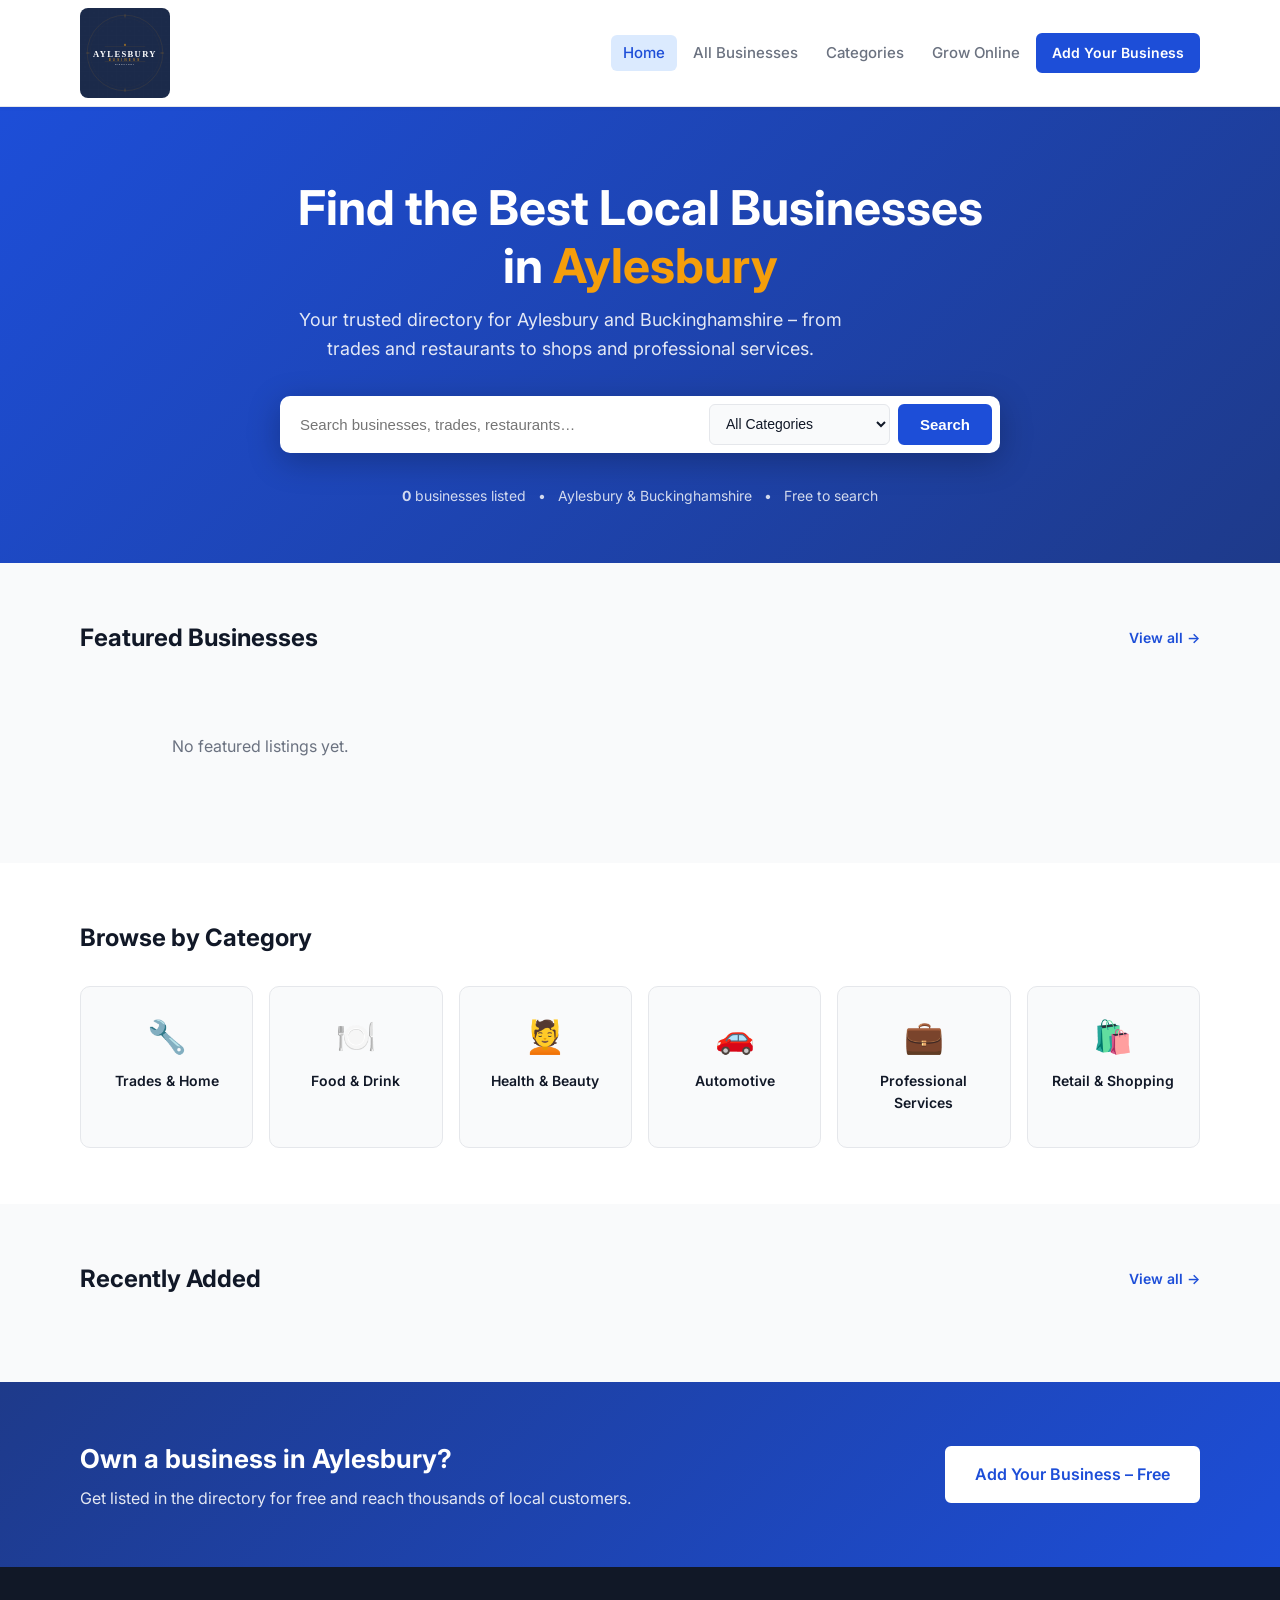
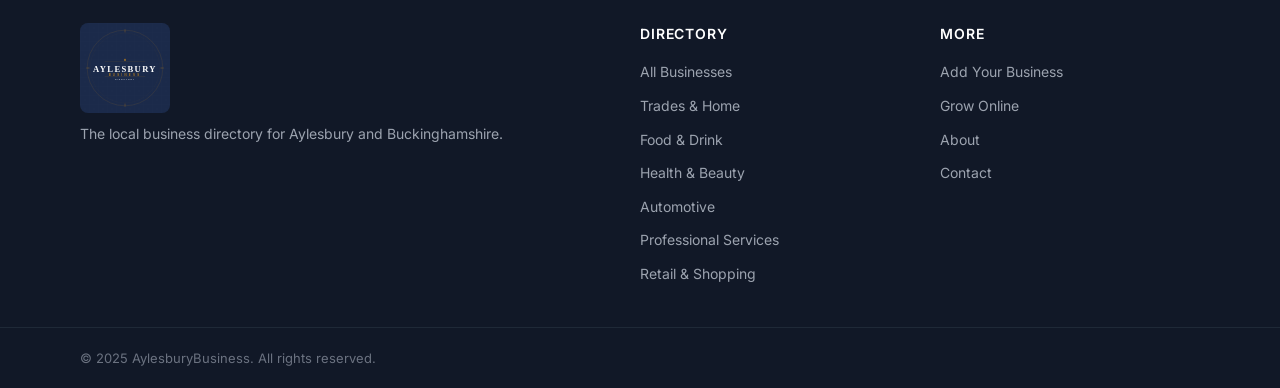
==== index.html @ 171d6800 "Add Grow Online page and update nav/footer/sitemap - grow.html: MJL Online Services sales page with " ====
<!DOCTYPE html>
<html lang="en">
<head>
  <meta charset="UTF-8" />
  <meta name="viewport" content="width=device-width, initial-scale=1.0" />
  <title>Aylesbury Business Directory – Find Local Businesses in Aylesbury</title>
  <meta name="description" content="Discover the best local businesses in Aylesbury, Buckinghamshire. Search trades, restaurants, shops, health & beauty, automotive and professional services." />
  <link rel="stylesheet" href="css/style.css" />
  <link rel="preconnect" href="https://fonts.googleapis.com" />
  <link href="https://fonts.googleapis.com/css2?family=Inter:wght@400;500;600;700&display=swap" rel="stylesheet" />
</head>
<body>

  <!-- Header -->
  <header class="site-header">
    <div class="container header-inner">
      <a href="index.html" class="logo">
        <img src="assets/images/logo.svg" alt="Aylesbury Business Directory" class="logo-img" />
      </a>
      <nav class="main-nav">
        <a href="index.html" class="nav-link active">Home</a>
        <a href="businesses.html" class="nav-link">All Businesses</a>
        <a href="#categories" class="nav-link">Categories</a>
        <a href="grow.html" class="nav-link">Grow Online</a>
        <a href="add-listing.html" class="btn btn-primary btn-sm">Add Your Business</a>
      </nav>
      <button class="nav-toggle" aria-label="Toggle menu" onclick="toggleNav()">&#9776;</button>
    </div>
  </header>

  <!-- Hero -->
  <section class="hero">
    <div class="container hero-inner">
      <div class="hero-text">
        <h1>Find the Best Local Businesses in <span class="highlight">Aylesbury</span></h1>
        <p class="hero-subtitle">Your trusted directory for Aylesbury and Buckinghamshire – from trades and restaurants to shops and professional services.</p>
      </div>
      <div class="search-bar-wrap">
        <form class="search-form" onsubmit="handleHeroSearch(event)">
          <input type="text" id="hero-search" class="search-input" placeholder="Search businesses, trades, restaurants…" autocomplete="off" />
          <select id="hero-category" class="search-select">
            <option value="">All Categories</option>
            <option value="trades">Trades &amp; Home</option>
            <option value="food-drink">Food &amp; Drink</option>
            <option value="health-beauty">Health &amp; Beauty</option>
            <option value="automotive">Automotive</option>
            <option value="professional-services">Professional Services</option>
            <option value="retail">Retail &amp; Shopping</option>
          </select>
          <button type="submit" class="btn btn-primary search-btn">Search</button>
        </form>
      </div>
      <div class="hero-stats">
        <span><strong id="total-count">–</strong> businesses listed</span>
        <span>•</span>
        <span>Aylesbury &amp; Buckinghamshire</span>
        <span>•</span>
        <span>Free to search</span>
      </div>
    </div>
  </section>

  <!-- Featured Businesses -->
  <section class="section featured-section">
    <div class="container">
      <div class="section-header">
        <h2>Featured Businesses</h2>
        <a href="businesses.html" class="section-link">View all →</a>
      </div>
      <div class="cards-grid" id="featured-grid">
        <div class="skeleton-card"></div>
        <div class="skeleton-card"></div>
      </div>
    </div>
  </section>

  <!-- Categories -->
  <section class="section categories-section" id="categories">
    <div class="container">
      <div class="section-header">
        <h2>Browse by Category</h2>
      </div>
      <div class="category-grid">
        <a href="businesses.html?category=trades" class="category-card">
          <span class="cat-icon">🔧</span>
          <span class="cat-name">Trades &amp; Home</span>
          <span class="cat-count" data-cat="trades">–</span>
        </a>
        <a href="businesses.html?category=food-drink" class="category-card">
          <span class="cat-icon">🍽️</span>
          <span class="cat-name">Food &amp; Drink</span>
          <span class="cat-count" data-cat="food-drink">–</span>
        </a>
        <a href="businesses.html?category=health-beauty" class="category-card">
          <span class="cat-icon">💆</span>
          <span class="cat-name">Health &amp; Beauty</span>
          <span class="cat-count" data-cat="health-beauty">–</span>
        </a>
        <a href="businesses.html?category=automotive" class="category-card">
          <span class="cat-icon">🚗</span>
          <span class="cat-name">Automotive</span>
          <span class="cat-count" data-cat="automotive">–</span>
        </a>
        <a href="businesses.html?category=professional-services" class="category-card">
          <span class="cat-icon">💼</span>
          <span class="cat-name">Professional Services</span>
          <span class="cat-count" data-cat="professional-services">–</span>
        </a>
        <a href="businesses.html?category=retail" class="category-card">
          <span class="cat-icon">🛍️</span>
          <span class="cat-name">Retail &amp; Shopping</span>
          <span class="cat-count" data-cat="retail">–</span>
        </a>
      </div>
    </div>
  </section>

  <!-- Recent Listings -->
  <section class="section recent-section">
    <div class="container">
      <div class="section-header">
        <h2>Recently Added</h2>
        <a href="businesses.html" class="section-link">View all →</a>
      </div>
      <div class="cards-grid cards-grid--3" id="recent-grid">
        <div class="skeleton-card"></div>
        <div class="skeleton-card"></div>
        <div class="skeleton-card"></div>
      </div>
    </div>
  </section>

  <!-- CTA Banner -->
  <section class="cta-banner">
    <div class="container cta-inner">
      <div>
        <h2>Own a business in Aylesbury?</h2>
        <p>Get listed in the directory for free and reach thousands of local customers.</p>
      </div>
      <a href="add-listing.html" class="btn btn-white btn-lg">Add Your Business – Free</a>
    </div>
  </section>

  <!-- Footer -->
  <footer class="site-footer">
    <div class="container footer-inner">
      <div class="footer-brand">
        <a href="index.html" class="logo">
          <img src="assets/images/logo.svg" alt="Aylesbury Business Directory" class="logo-img" />
        </a>
        <p>The local business directory for Aylesbury and Buckinghamshire.</p>
      </div>
      <div class="footer-links">
        <h4>Directory</h4>
        <ul>
          <li><a href="businesses.html">All Businesses</a></li>
          <li><a href="businesses.html?category=trades">Trades &amp; Home</a></li>
          <li><a href="businesses.html?category=food-drink">Food &amp; Drink</a></li>
          <li><a href="businesses.html?category=health-beauty">Health &amp; Beauty</a></li>
          <li><a href="businesses.html?category=automotive">Automotive</a></li>
          <li><a href="businesses.html?category=professional-services">Professional Services</a></li>
          <li><a href="businesses.html?category=retail">Retail &amp; Shopping</a></li>
        </ul>
      </div>
      <div class="footer-links">
        <h4>More</h4>
        <ul>
          <li><a href="add-listing.html">Add Your Business</a></li>
          <li><a href="grow.html">Grow Online</a></li>
          <li><a href="about.html">About</a></li>
          <li><a href="contact.html">Contact</a></li>
        </ul>
      </div>
    </div>
    <div class="footer-bottom">
      <div class="container">
        <p>&copy; 2025 AylesburyBusiness. All rights reserved.</p>
      </div>
    </div>
  </footer>

  <script src="js/data.js"></script>
  <script src="js/main.js"></script>
  <script>
    document.addEventListener('DOMContentLoaded', () => {
      loadListings().then(listings => {
        document.getElementById('total-count').textContent = listings.length;
        updateCategoryCounts(listings);
        renderFeatured(listings, 'featured-grid');
        renderRecent(listings, 'recent-grid', 3);
      });
    });

    function handleHeroSearch(e) {
      e.preventDefault();
      const query = document.getElementById('hero-search').value.trim();
      const category = document.getElementById('hero-category').value;
      const params = new URLSearchParams();
      if (query) params.set('q', query);
      if (category) params.set('category', category);
      window.location.href = 'businesses.html' + (params.toString() ? '?' + params.toString() : '');
    }
  </script>
</body>
</html>
---- css/style.css ----
/* ============================================================
   Aylesbury Business Directory – Stylesheet
   ============================================================ */

/* Reset & Base */
*, *::before, *::after { box-sizing: border-box; margin: 0; padding: 0; }

:root {
  --color-primary: #1d4ed8;
  --color-primary-dark: #1e40af;
  --color-primary-light: #dbeafe;
  --color-accent: #f59e0b;
  --color-accent-dark: #d97706;
  --color-text: #111827;
  --color-text-muted: #6b7280;
  --color-border: #e5e7eb;
  --color-bg: #f9fafb;
  --color-white: #ffffff;
  --color-featured: #fef3c7;
  --color-featured-border: #fbbf24;
  --radius: 10px;
  --radius-sm: 6px;
  --shadow: 0 1px 3px rgba(0,0,0,.08), 0 4px 16px rgba(0,0,0,.06);
  --shadow-hover: 0 4px 12px rgba(0,0,0,.12), 0 8px 24px rgba(0,0,0,.08);
  --font: 'Inter', -apple-system, BlinkMacSystemFont, 'Segoe UI', sans-serif;
  --transition: 0.2s ease;
}

html { scroll-behavior: smooth; }

body {
  font-family: var(--font);
  color: var(--color-text);
  background: var(--color-bg);
  line-height: 1.6;
  font-size: 16px;
}

a { color: var(--color-primary); text-decoration: none; }
a:hover { text-decoration: underline; }
img { max-width: 100%; display: block; }
address { font-style: normal; }

/* ============================================================
   Layout
   ============================================================ */
.container {
  max-width: 1160px;
  margin: 0 auto;
  padding: 0 20px;
}

.section {
  padding: 56px 0;
}

/* ============================================================
   Buttons
   ============================================================ */
.btn {
  display: inline-flex;
  align-items: center;
  justify-content: center;
  gap: 6px;
  padding: 10px 20px;
  border-radius: var(--radius-sm);
  font-size: 15px;
  font-weight: 600;
  cursor: pointer;
  border: 2px solid transparent;
  transition: background var(--transition), color var(--transition), border-color var(--transition), box-shadow var(--transition);
  text-decoration: none;
  white-space: nowrap;
}

.btn-primary {
  background: var(--color-primary);
  color: var(--color-white);
  border-color: var(--color-primary);
}
.btn-primary:hover {
  background: var(--color-primary-dark);
  border-color: var(--color-primary-dark);
  color: var(--color-white);
  text-decoration: none;
}

.btn-outline {
  background: transparent;
  color: var(--color-primary);
  border-color: var(--color-primary);
}
.btn-outline:hover {
  background: var(--color-primary-light);
  text-decoration: none;
}

.btn-white {
  background: var(--color-white);
  color: var(--color-primary);
  border-color: var(--color-white);
}
.btn-white:hover {
  background: var(--color-primary-light);
  text-decoration: none;
}

.btn-sm { padding: 7px 14px; font-size: 14px; }
.btn-lg { padding: 14px 28px; font-size: 16px; }
.btn-full { width: 100%; }

/* ============================================================
   Header
   ============================================================ */
.site-header {
  background: var(--color-white);
  border-bottom: 1px solid var(--color-border);
  position: sticky;
  top: 0;
  z-index: 100;
  box-shadow: 0 1px 4px rgba(0,0,0,.06);
}

.header-inner {
  display: flex;
  align-items: center;
  justify-content: space-between;
  height: 106px;
  gap: 24px;
}

.logo {
  display: flex;
  align-items: center;
  gap: 8px;
  text-decoration: none;
  color: var(--color-text);
  flex-shrink: 0;
}

.logo-img { height: 90px; width: 90px; border-radius: 8px; display: block; }

.main-nav {
  display: flex;
  align-items: center;
  gap: 4px;
}

.nav-link {
  padding: 6px 12px;
  border-radius: var(--radius-sm);
  font-size: 15px;
  font-weight: 500;
  color: var(--color-text-muted);
  transition: color var(--transition), background var(--transition);
  text-decoration: none;
}
.nav-link:hover, .nav-link.active {
  color: var(--color-primary);
  background: var(--color-primary-light);
  text-decoration: none;
}

.nav-toggle {
  display: none;
  background: none;
  border: none;
  font-size: 22px;
  cursor: pointer;
  color: var(--color-text);
  padding: 4px;
}

/* ============================================================
   Hero
   ============================================================ */
.hero {
  background: linear-gradient(135deg, var(--color-primary) 0%, #1e3a8a 100%);
  color: var(--color-white);
  padding: 72px 0 56px;
}

.hero-inner { display: flex; flex-direction: column; align-items: center; text-align: center; gap: 32px; }

.hero-text h1 {
  font-size: clamp(28px, 4vw, 48px);
  font-weight: 700;
  line-height: 1.2;
  max-width: 700px;
}
.hero-text .highlight { color: var(--color-accent); }
.hero-subtitle { margin-top: 12px; font-size: 18px; opacity: 0.88; max-width: 560px; }

.search-bar-wrap { width: 100%; max-width: 720px; }

.search-form {
  display: flex;
  gap: 8px;
  background: var(--color-white);
  border-radius: var(--radius);
  padding: 8px;
  box-shadow: 0 8px 32px rgba(0,0,0,.25);
  flex-wrap: wrap;
}

.search-input {
  flex: 1 1 200px;
  border: none;
  outline: none;
  font-size: 15px;
  padding: 8px 12px;
  color: var(--color-text);
  background: transparent;
}

.search-select {
  flex: 0 0 auto;
  border: 1px solid var(--color-border);
  border-radius: var(--radius-sm);
  padding: 8px 12px;
  font-size: 14px;
  color: var(--color-text);
  background: var(--color-bg);
  cursor: pointer;
  outline: none;
}

.search-btn { flex: 0 0 auto; }

.hero-stats {
  display: flex;
  gap: 12px;
  align-items: center;
  font-size: 14px;
  opacity: 0.8;
}
.hero-stats strong { font-weight: 700; }

/* ============================================================
   Section Headers
   ============================================================ */
.section-header {
  display: flex;
  align-items: center;
  justify-content: space-between;
  margin-bottom: 28px;
}

.section-header h2 {
  font-size: 24px;
  font-weight: 700;
}

.section-link {
  font-size: 14px;
  font-weight: 600;
  color: var(--color-primary);
}

/* ============================================================
   Cards Grid
   ============================================================ */
.cards-grid {
  display: grid;
  grid-template-columns: repeat(auto-fill, minmax(300px, 1fr));
  gap: 20px;
}

.cards-grid--3 {
  grid-template-columns: repeat(auto-fill, minmax(280px, 1fr));
}

/* ============================================================
   Business Card
   ============================================================ */
.biz-card {
  background: var(--color-white);
  border: 1px solid var(--color-border);
  border-radius: var(--radius);
  overflow: hidden;
  box-shadow: var(--shadow);
  transition: box-shadow var(--transition), transform var(--transition);
  display: flex;
  flex-direction: column;
}
.biz-card:hover {
  box-shadow: var(--shadow-hover);
  transform: translateY(-2px);
  text-decoration: none;
}
.biz-card.is-featured {
  border-color: var(--color-featured-border);
  background: var(--color-featured);
}

.biz-card-body {
  padding: 20px;
  flex: 1;
  display: flex;
  flex-direction: column;
  gap: 10px;
}

.biz-card-header {
  display: flex;
  align-items: flex-start;
  gap: 12px;
}

.biz-avatar {
  width: 52px;
  height: 52px;
  border-radius: var(--radius-sm);
  background: var(--color-primary-light);
  display: flex;
  align-items: center;
  justify-content: center;
  font-size: 22px;
  font-weight: 700;
  color: var(--color-primary);
  flex-shrink: 0;
  overflow: hidden;
}
.biz-avatar img { width: 100%; height: 100%; object-fit: cover; }

.biz-card-title-row { flex: 1; min-width: 0; }

.biz-name {
  font-size: 16px;
  font-weight: 700;
  color: var(--color-text);
  display: block;
  white-space: nowrap;
  overflow: hidden;
  text-overflow: ellipsis;
}

.biz-meta {
  display: flex;
  align-items: center;
  gap: 6px;
  margin-top: 2px;
  flex-wrap: wrap;
}

.cat-badge {
  font-size: 12px;
  font-weight: 500;
  color: var(--color-primary);
  background: var(--color-primary-light);
  padding: 2px 8px;
  border-radius: 99px;
}

.subcat-badge {
  font-size: 12px;
  color: var(--color-text-muted);
}

.biz-desc {
  font-size: 14px;
  color: var(--color-text-muted);
  line-height: 1.5;
  display: -webkit-box;
  -webkit-line-clamp: 3;
  -webkit-box-orient: vertical;
  overflow: hidden;
}

.biz-card-footer {
  padding: 12px 20px;
  border-top: 1px solid var(--color-border);
  display: flex;
  align-items: center;
  justify-content: space-between;
  gap: 8px;
  background: rgba(0,0,0,.015);
}

.biz-phone {
  font-size: 13px;
  color: var(--color-text-muted);
}

/* Badges */
.badge {
  display: inline-flex;
  align-items: center;
  gap: 3px;
  font-size: 11px;
  font-weight: 700;
  padding: 2px 8px;
  border-radius: 99px;
  text-transform: uppercase;
  letter-spacing: 0.04em;
}
.badge-featured { background: var(--color-accent); color: #78350f; }
.badge-standard { background: #e0e7ff; color: #3730a3; }

/* Tags */
.tags-row { display: flex; flex-wrap: wrap; gap: 6px; margin-top: 4px; }
.tag {
  font-size: 12px;
  background: var(--color-bg);
  color: var(--color-text-muted);
  border: 1px solid var(--color-border);
  padding: 2px 8px;
  border-radius: 99px;
}

/* ============================================================
   Category Grid
   ============================================================ */
.categories-section { background: var(--color-white); }

.category-grid {
  display: grid;
  grid-template-columns: repeat(auto-fill, minmax(160px, 1fr));
  gap: 16px;
}

.category-card {
  display: flex;
  flex-direction: column;
  align-items: center;
  gap: 8px;
  padding: 24px 16px;
  background: var(--color-bg);
  border: 1px solid var(--color-border);
  border-radius: var(--radius);
  text-align: center;
  color: var(--color-text);
  transition: background var(--transition), border-color var(--transition), box-shadow var(--transition);
  text-decoration: none;
}
.category-card:hover {
  background: var(--color-primary-light);
  border-color: var(--color-primary);
  box-shadow: var(--shadow);
  text-decoration: none;
  color: var(--color-primary);
}

.cat-icon { font-size: 32px; }
.cat-name { font-size: 14px; font-weight: 600; }
.cat-count { font-size: 13px; color: var(--color-text-muted); }

/* ============================================================
   CTA Banner
   ============================================================ */
.cta-banner {
  background: linear-gradient(135deg, #1e3a8a 0%, var(--color-primary) 100%);
  color: var(--color-white);
  padding: 56px 0;
}

.cta-inner {
  display: flex;
  align-items: center;
  justify-content: space-between;
  gap: 32px;
  flex-wrap: wrap;
}

.cta-inner h2 { font-size: 26px; font-weight: 700; }
.cta-inner p { margin-top: 6px; opacity: 0.88; font-size: 16px; }

/* ============================================================
   Footer
   ============================================================ */
.site-footer {
  background: #111827;
  color: #9ca3af;
  padding: 56px 0 0;
}

.footer-inner {
  display: grid;
  grid-template-columns: 2fr 1fr 1fr;
  gap: 40px;
  padding-bottom: 40px;
}

.footer-brand .logo { color: var(--color-white); margin-bottom: 10px; }
.footer-brand p { font-size: 14px; }

.footer-links h4 { color: var(--color-white); font-size: 14px; font-weight: 600; text-transform: uppercase; letter-spacing: 0.06em; margin-bottom: 14px; }
.footer-links ul { list-style: none; display: flex; flex-direction: column; gap: 8px; }
.footer-links a { color: #9ca3af; font-size: 14px; }
.footer-links a:hover { color: var(--color-white); }

.footer-bottom {
  border-top: 1px solid #1f2937;
  padding: 20px 0;
  font-size: 13px;
  color: #6b7280;
}

/* ============================================================
   Page Header
   ============================================================ */
.page-header {
  background: var(--color-white);
  border-bottom: 1px solid var(--color-border);
  padding: 32px 0;
}
.page-header h1 { font-size: 28px; font-weight: 700; }
.page-header p { color: var(--color-text-muted); margin-top: 4px; }

/* ============================================================
   Businesses Listing Page
   ============================================================ */
.listings-layout {
  display: grid;
  grid-template-columns: 260px 1fr;
  gap: 32px;
  align-items: start;
}

/* Sidebar */
.filters-sidebar {
  background: var(--color-white);
  border: 1px solid var(--color-border);
  border-radius: var(--radius);
  padding: 20px;
  position: sticky;
  top: 122px;
  display: flex;
  flex-direction: column;
  gap: 20px;
}

.filter-block h3 { font-size: 13px; font-weight: 700; text-transform: uppercase; letter-spacing: 0.06em; color: var(--color-text-muted); margin-bottom: 10px; }

.filter-input, .filter-select {
  width: 100%;
  padding: 8px 12px;
  border: 1px solid var(--color-border);
  border-radius: var(--radius-sm);
  font-size: 14px;
  outline: none;
  color: var(--color-text);
  background: var(--color-white);
  transition: border-color var(--transition);
}
.filter-input:focus, .filter-select:focus { border-color: var(--color-primary); }

.filter-list { list-style: none; display: flex; flex-direction: column; gap: 6px; }
.filter-label { display: flex; align-items: center; gap: 8px; font-size: 14px; cursor: pointer; padding: 4px 6px; border-radius: var(--radius-sm); transition: background var(--transition); }
.filter-label:hover { background: var(--color-bg); }
.filter-label input { accent-color: var(--color-primary); }

.reset-btn { margin-top: -4px; }

/* Toolbar */
.listings-toolbar {
  display: flex;
  align-items: center;
  justify-content: space-between;
  margin-bottom: 20px;
  flex-wrap: wrap;
  gap: 10px;
}

.results-count { font-size: 14px; color: var(--color-text-muted); font-weight: 500; }

/* Listing list (horizontal cards) */
.listings-list { display: flex; flex-direction: column; gap: 16px; }

.listing-card {
  background: var(--color-white);
  border: 1px solid var(--color-border);
  border-radius: var(--radius);
  padding: 20px;
  display: flex;
  gap: 16px;
  align-items: flex-start;
  box-shadow: var(--shadow);
  transition: box-shadow var(--transition), transform var(--transition);
  text-decoration: none;
  color: var(--color-text);
}
.listing-card:hover {
  box-shadow: var(--shadow-hover);
  transform: translateY(-1px);
  text-decoration: none;
}
.listing-card.is-featured {
  border-color: var(--color-featured-border);
  background: var(--color-featured);
  flex-direction: column;
  padding: 0;
  overflow: hidden;
}

.featured-banner {
  background: linear-gradient(90deg, #f59e0b, #d97706);
  color: #fff;
  font-size: 12px;
  font-weight: 700;
  letter-spacing: 0.05em;
  padding: 7px 20px;
  text-transform: uppercase;
  width: 100%;
}

.listing-card-body {
  display: flex;
  gap: 16px;
  align-items: flex-start;
  padding: 16px 20px;
  width: 100%;
}

.listing-website-link {
  font-size: 13px;
  font-weight: 600;
  color: var(--color-primary);
  background: var(--color-primary-light);
  padding: 4px 10px;
  border-radius: 99px;
  text-decoration: none;
  white-space: nowrap;
}
.listing-website-link:hover { background: #bfdbfe; text-decoration: none; }

.listing-avatar {
  width: 60px;
  height: 60px;
  border-radius: var(--radius-sm);
  background: var(--color-primary-light);
  display: flex;
  align-items: center;
  justify-content: center;
  font-size: 24px;
  font-weight: 700;
  color: var(--color-primary);
  flex-shrink: 0;
  overflow: hidden;
}
.listing-avatar img { width: 100%; height: 100%; object-fit: cover; }

.listing-content { flex: 1; min-width: 0; }

.listing-title-row {
  display: flex;
  align-items: center;
  gap: 8px;
  flex-wrap: wrap;
  margin-bottom: 4px;
}

.listing-name { font-size: 17px; font-weight: 700; }
.listing-desc { font-size: 14px; color: var(--color-text-muted); line-height: 1.5; margin-top: 4px; display: -webkit-box; -webkit-line-clamp: 2; -webkit-box-orient: vertical; overflow: hidden; }

.listing-footer { display: flex; align-items: center; gap: 12px; margin-top: 10px; flex-wrap: wrap; }
.listing-address { font-size: 13px; color: var(--color-text-muted); }
.listing-phone { font-size: 13px; color: var(--color-text-muted); }
.listing-cta { margin-left: auto; flex-shrink: 0; }

.no-results { text-align: center; padding: 48px; color: var(--color-text-muted); font-size: 16px; }
.hidden { display: none !important; }

/* ============================================================
   Business Profile Page
   ============================================================ */
.breadcrumb {
  background: var(--color-white);
  border-bottom: 1px solid var(--color-border);
  padding: 10px 0;
  font-size: 13px;
  color: var(--color-text-muted);
}
.breadcrumb a { color: var(--color-text-muted); }
.breadcrumb a:hover { color: var(--color-primary); }

.profile-section { padding: 40px 0 64px; }

.profile-layout {
  display: grid;
  grid-template-columns: 1fr 320px;
  gap: 32px;
  align-items: start;
}

.profile-header {
  background: var(--color-white);
  border: 1px solid var(--color-border);
  border-radius: var(--radius);
  padding: 28px;
  display: flex;
  gap: 20px;
  align-items: flex-start;
  box-shadow: var(--shadow);
  margin-bottom: 20px;
}

.profile-avatar {
  width: 80px;
  height: 80px;
  border-radius: var(--radius);
  overflow: hidden;
  flex-shrink: 0;
}

.avatar-placeholder {
  width: 100%;
  height: 100%;
  background: var(--color-primary-light);
  display: flex;
  align-items: center;
  justify-content: center;
  font-size: 32px;
  font-weight: 700;
  color: var(--color-primary);
}

.profile-header-text { flex: 1; min-width: 0; }
.profile-meta-row { display: flex; gap: 8px; align-items: center; flex-wrap: wrap; margin-bottom: 8px; }

.cat-tag, .subcat-tag {
  font-size: 13px;
  padding: 2px 10px;
  border-radius: 99px;
}
.cat-tag { background: var(--color-primary-light); color: var(--color-primary); font-weight: 600; }
.subcat-tag { background: var(--color-bg); color: var(--color-text-muted); border: 1px solid var(--color-border); }

.profile-name { font-size: 26px; font-weight: 700; }
.profile-address { color: var(--color-text-muted); font-size: 14px; margin-top: 4px; }

.profile-body {
  background: var(--color-white);
  border: 1px solid var(--color-border);
  border-radius: var(--radius);
  padding: 28px;
  box-shadow: var(--shadow);
}
.profile-body h2 { font-size: 18px; font-weight: 700; margin-bottom: 12px; }
.profile-body p { color: var(--color-text-muted); line-height: 1.7; font-size: 15px; }
.profile-body .tags-row { margin-top: 20px; }

/* Contact Card */
.contact-card {
  background: var(--color-white);
  border: 1px solid var(--color-border);
  border-radius: var(--radius);
  padding: 24px;
  box-shadow: var(--shadow);
  display: flex;
  flex-direction: column;
  gap: 14px;
  margin-bottom: 16px;
}

.contact-card h3 { font-size: 16px; font-weight: 700; }
.contact-row { display: flex; gap: 10px; align-items: flex-start; font-size: 14px; }
.contact-icon { flex-shrink: 0; font-size: 16px; }
.contact-link { color: var(--color-primary); word-break: break-all; }
.contact-address { color: var(--color-text-muted); }

.social-row { display: flex; gap: 8px; flex-wrap: wrap; margin-top: 4px; }
.social-link {
  font-size: 13px;
  font-weight: 600;
  padding: 5px 12px;
  border-radius: 99px;
  text-decoration: none;
}
.social-facebook { background: #1877f2; color: white; }
.social-facebook:hover { background: #166fe5; color: white; }
.social-instagram { background: linear-gradient(135deg, #e1306c, #f77737); color: white; }
.social-instagram:hover { opacity: 0.9; color: white; }

.listing-info-card {
  background: var(--color-white);
  border: 1px solid var(--color-border);
  border-radius: var(--radius);
  padding: 16px 20px;
  font-size: 14px;
  color: var(--color-text-muted);
  display: flex;
  flex-direction: column;
  gap: 6px;
}
.listing-info-card a { color: var(--color-primary); }

/* ============================================================
   Skeleton Loading
   ============================================================ */
@keyframes shimmer {
  0% { background-position: -400px 0; }
  100% { background-position: 400px 0; }
}

.skeleton-card {
  height: 220px;
  background: linear-gradient(90deg, #f0f0f0 25%, #e0e0e0 50%, #f0f0f0 75%);
  background-size: 800px 100%;
  animation: shimmer 1.4s infinite;
  border-radius: var(--radius);
}

/* ============================================================
   Error state
   ============================================================ */
.error-state {
  text-align: center;
  padding: 64px 20px;
}
.error-state h2 { font-size: 22px; margin-bottom: 10px; }

/* ============================================================
   Add Listing Page
   ============================================================ */
.form-section { padding: 48px 0 80px; }

.form-card {
  max-width: 700px;
  margin: 0 auto;
  background: var(--color-white);
  border: 1px solid var(--color-border);
  border-radius: var(--radius);
  padding: 36px;
  box-shadow: var(--shadow);
}

.form-card h2 { font-size: 20px; font-weight: 700; margin-bottom: 24px; }

.form-group { margin-bottom: 20px; }
.form-group label { display: block; font-size: 14px; font-weight: 600; margin-bottom: 6px; }
.form-group .hint { font-size: 13px; color: var(--color-text-muted); margin-top: 4px; }

.form-input, .form-textarea, .form-select {
  width: 100%;
  padding: 10px 14px;
  border: 1px solid var(--color-border);
  border-radius: var(--radius-sm);
  font-size: 15px;
  color: var(--color-text);
  font-family: var(--font);
  outline: none;
  transition: border-color var(--transition);
  background: var(--color-white);
}
.form-input:focus, .form-textarea:focus, .form-select:focus { border-color: var(--color-primary); }
.form-textarea { resize: vertical; min-height: 100px; }

.form-row { display: grid; grid-template-columns: 1fr 1fr; gap: 16px; }

.tier-cards { display: grid; grid-template-columns: repeat(3, 1fr); gap: 12px; }
.tier-card { border: 2px solid var(--color-border); border-radius: var(--radius); padding: 16px; cursor: pointer; transition: border-color var(--transition), background var(--transition); }
.tier-card input[type="radio"] { display: none; }
.tier-card:has(input:checked), .tier-card.selected { border-color: var(--color-primary); background: var(--color-primary-light); }
.tier-card h4 { font-size: 14px; font-weight: 700; margin-bottom: 4px; }
.tier-card p { font-size: 12px; color: var(--color-text-muted); }
/* Logo upload */
.logo-upload-area {
  border: 2px dashed var(--color-border);
  border-radius: var(--radius);
  padding: 28px 20px;
  text-align: center;
  cursor: pointer;
  transition: border-color var(--transition), background var(--transition);
  position: relative;
}
.logo-upload-area:hover { border-color: var(--color-primary); background: var(--color-primary-light); }
.logo-file-input { display: none; }
.logo-upload-prompt { display: flex; flex-direction: column; align-items: center; gap: 6px; pointer-events: none; }
.logo-upload-icon { font-size: 32px; }
.logo-upload-text { font-size: 15px; font-weight: 600; color: var(--color-primary); }
.logo-upload-hint { font-size: 12px; color: var(--color-text-muted); }
.logo-preview { display: flex; flex-direction: column; align-items: center; gap: 12px; }
.logo-preview img { max-height: 120px; max-width: 240px; border-radius: var(--radius-sm); border: 1px solid var(--color-border); object-fit: contain; }
.logo-remove-btn { font-size: 13px; color: #dc2626; background: none; border: 1px solid #dc2626; border-radius: 99px; padding: 4px 12px; cursor: pointer; }
.logo-remove-btn:hover { background: #fee2e2; }

.tier-price { font-size: 16px; font-weight: 700; color: var(--color-primary); margin-top: 6px; }
.tier-payment-note { font-size: 11px; color: var(--color-text-muted); margin-top: 4px; display: block; }
.tier-card--featured .tier-price { color: var(--color-accent-dark); }

/* ============================================================
   Grow / MJL Online Services page
   ============================================================ */

/* Accent button (amber) */
.btn-accent {
  background: var(--color-accent);
  color: #78350f;
  border-color: var(--color-accent);
  font-weight: 700;
}
.btn-accent:hover {
  background: var(--color-accent-dark);
  border-color: var(--color-accent-dark);
  color: #78350f;
  text-decoration: none;
}

/* Hero */
.grow-hero {
  background: linear-gradient(135deg, #1B2A4A 0%, #0f1e36 100%);
  color: var(--color-white);
  padding: 80px 0 72px;
  text-align: center;
}
.grow-hero-inner { display: flex; flex-direction: column; align-items: center; gap: 24px; }
.grow-hero-badge {
  display: inline-block;
  background: rgba(245,158,11,.15);
  color: #fbbf24;
  border: 1px solid rgba(245,158,11,.35);
  font-size: 13px;
  font-weight: 700;
  letter-spacing: 0.08em;
  text-transform: uppercase;
  padding: 5px 16px;
  border-radius: 99px;
}
.grow-hero h1 { font-size: clamp(28px, 4vw, 52px); font-weight: 700; line-height: 1.15; max-width: 700px; }
.grow-hero-sub { font-size: 18px; opacity: 0.88; max-width: 560px; }
.grow-hero-trust { display: flex; gap: 12px; align-items: center; font-size: 14px; opacity: 0.7; flex-wrap: wrap; justify-content: center; }

/* Section helpers */
.section-header.centered { text-align: center; justify-content: center; flex-direction: column; gap: 8px; }
.section-intro { color: var(--color-text-muted); font-size: 16px; max-width: 540px; margin: 0 auto; }

/* Services */
.grow-services-section { background: var(--color-white); }
.grow-services-grid {
  display: grid;
  grid-template-columns: repeat(3, 1fr);
  gap: 24px;
  margin-top: 40px;
}
.grow-service-card {
  background: var(--color-bg);
  border: 1px solid var(--color-border);
  border-radius: var(--radius);
  padding: 32px 28px;
  display: flex;
  flex-direction: column;
  gap: 16px;
  position: relative;
  box-shadow: var(--shadow);
  transition: box-shadow var(--transition), transform var(--transition);
}
.grow-service-card:hover { box-shadow: var(--shadow-hover); transform: translateY(-2px); }
.grow-service-card--highlight {
  background: #1B2A4A;
  border-color: #f59e0b;
  color: var(--color-white);
}
.grow-service-card--highlight p, .grow-service-card--highlight .grow-service-points li { color: #cbd5e1; }
.grow-service-card--highlight h3 { color: var(--color-white); }
.grow-service-popular {
  position: absolute;
  top: -12px;
  left: 50%;
  transform: translateX(-50%);
  background: #f59e0b;
  color: #78350f;
  font-size: 11px;
  font-weight: 700;
  text-transform: uppercase;
  letter-spacing: 0.06em;
  padding: 4px 14px;
  border-radius: 99px;
  white-space: nowrap;
}
.grow-service-icon { font-size: 40px; }
.grow-service-card h3 { font-size: 19px; font-weight: 700; line-height: 1.3; }
.grow-service-card p { font-size: 14px; color: var(--color-text-muted); line-height: 1.65; }
.grow-service-points { list-style: none; display: flex; flex-direction: column; gap: 6px; flex: 1; }
.grow-service-points li { font-size: 14px; color: var(--color-text-muted); }
.grow-service-card--highlight .grow-service-points li { color: #94a3b8; }

/* Why Us */
.grow-why-section { background: var(--color-bg); }
.grow-why-grid {
  display: grid;
  grid-template-columns: repeat(4, 1fr);
  gap: 24px;
  margin-top: 40px;
}
.grow-why-item {
  background: var(--color-white);
  border: 1px solid var(--color-border);
  border-radius: var(--radius);
  padding: 28px 24px;
  text-align: center;
  box-shadow: var(--shadow);
}
.grow-why-icon { font-size: 36px; display: block; margin-bottom: 12px; }
.grow-why-item h4 { font-size: 15px; font-weight: 700; margin-bottom: 8px; }
.grow-why-item p { font-size: 13px; color: var(--color-text-muted); line-height: 1.6; }

/* Pricing */
.grow-pricing-section {
  background: linear-gradient(135deg, #1B2A4A 0%, #0f1e36 100%);
  color: var(--color-white);
}
.grow-pricing-section .section-header.centered h2 { color: var(--color-white); }
.grow-pricing-section .section-intro { color: #94a3b8; }
.grow-pricing-grid {
  display: grid;
  grid-template-columns: repeat(3, 1fr);
  gap: 24px;
  margin-top: 40px;
}
.grow-pricing-card {
  background: rgba(255,255,255,.06);
  border: 1px solid rgba(255,255,255,.12);
  border-radius: var(--radius);
  padding: 32px 28px;
  display: flex;
  flex-direction: column;
  gap: 14px;
  text-align: center;
  position: relative;
  transition: background var(--transition), border-color var(--transition);
}
.grow-pricing-card:hover { background: rgba(255,255,255,.1); border-color: rgba(255,255,255,.2); }
.grow-pricing-card--popular {
  background: rgba(245,158,11,.12);
  border-color: #f59e0b;
}
.grow-pricing-badge {
  position: absolute;
  top: -12px;
  left: 50%;
  transform: translateX(-50%);
  background: #f59e0b;
  color: #78350f;
  font-size: 11px;
  font-weight: 700;
  text-transform: uppercase;
  letter-spacing: 0.06em;
  padding: 4px 14px;
  border-radius: 99px;
  white-space: nowrap;
}
.grow-pricing-icon { font-size: 36px; }
.grow-pricing-card h3 { font-size: 18px; font-weight: 700; color: var(--color-white); }
.grow-pricing-price { font-size: 28px; color: #fbbf24; }
.grow-pricing-price strong { font-size: 36px; font-weight: 700; }
.grow-pricing-period { font-size: 16px; opacity: 0.7; }
.grow-pricing-card p { font-size: 13px; color: #94a3b8; line-height: 1.6; flex: 1; }
.grow-pricing-smallprint {
  text-align: center;
  margin-top: 28px;
  font-size: 13px;
  color: #64748b;
}
.grow-pricing-smallprint a { color: #94a3b8; }
.grow-pricing-smallprint a:hover { color: #fbbf24; }

/* Contact */
.grow-contact-section { background: var(--color-bg); }
.grow-contact-inner {
  display: grid;
  grid-template-columns: 1fr 1.8fr;
  gap: 48px;
  align-items: start;
}
.grow-contact-text h2 { font-size: 28px; font-weight: 700; margin-bottom: 10px; }
.grow-contact-text > p { color: var(--color-text-muted); font-size: 16px; margin-bottom: 28px; }
.grow-contact-details { display: flex; flex-direction: column; gap: 14px; }
.grow-contact-detail { display: flex; align-items: center; gap: 12px; font-size: 15px; color: var(--color-text-muted); }
.grow-contact-form-wrap {
  background: var(--color-white);
  border: 1px solid var(--color-border);
  border-radius: var(--radius);
  padding: 32px;
  box-shadow: var(--shadow);
}

@media (max-width: 1024px) {
  .grow-why-grid { grid-template-columns: repeat(2, 1fr); }
}

@media (max-width: 900px) {
  .grow-services-grid { grid-template-columns: 1fr; }
  .grow-pricing-grid { grid-template-columns: 1fr; }
  .grow-contact-inner { grid-template-columns: 1fr; }
}

@media (max-width: 700px) {
  .grow-why-grid { grid-template-columns: 1fr; }
  .grow-hero { padding: 56px 0 48px; }
  .grow-hero-trust { gap: 8px; font-size: 13px; }
}

/* ============================================================
   About / Contact pages
   ============================================================ */
.content-page { padding: 48px 0 80px; }
.content-wrap { max-width: 740px; margin: 0 auto; }
.content-wrap h2 { font-size: 22px; font-weight: 700; margin: 28px 0 12px; }
.content-wrap h2:first-child { margin-top: 0; }
.content-wrap p { color: var(--color-text-muted); margin-bottom: 12px; line-height: 1.7; font-size: 15px; }

/* ============================================================
   Responsive
   ============================================================ */
@media (max-width: 900px) {
  .listings-layout { grid-template-columns: 1fr; }
  .filters-sidebar { position: static; }
  .profile-layout { grid-template-columns: 1fr; }
  .footer-inner { grid-template-columns: 1fr 1fr; }
}

@media (max-width: 700px) {
  .main-nav { display: none; flex-direction: column; position: absolute; top: 64px; left: 0; right: 0; background: var(--color-white); border-bottom: 1px solid var(--color-border); padding: 16px 20px; gap: 8px; box-shadow: 0 4px 16px rgba(0,0,0,.1); z-index: 99; }
  .main-nav.open { display: flex; }
  .nav-toggle { display: block; }
  .section { padding: 40px 0; }
  .hero { padding: 48px 0 40px; }
  .cta-inner { flex-direction: column; text-align: center; }
  .footer-inner { grid-template-columns: 1fr; }
  .category-grid { grid-template-columns: repeat(2, 1fr); }
  .search-form { flex-direction: column; }
  .form-row { grid-template-columns: 1fr; }
  .tier-cards { grid-template-columns: 1fr; }
  .profile-header { flex-direction: column; }
  .listing-card { flex-direction: column; }
  .listing-cta { margin-left: 0; }
}
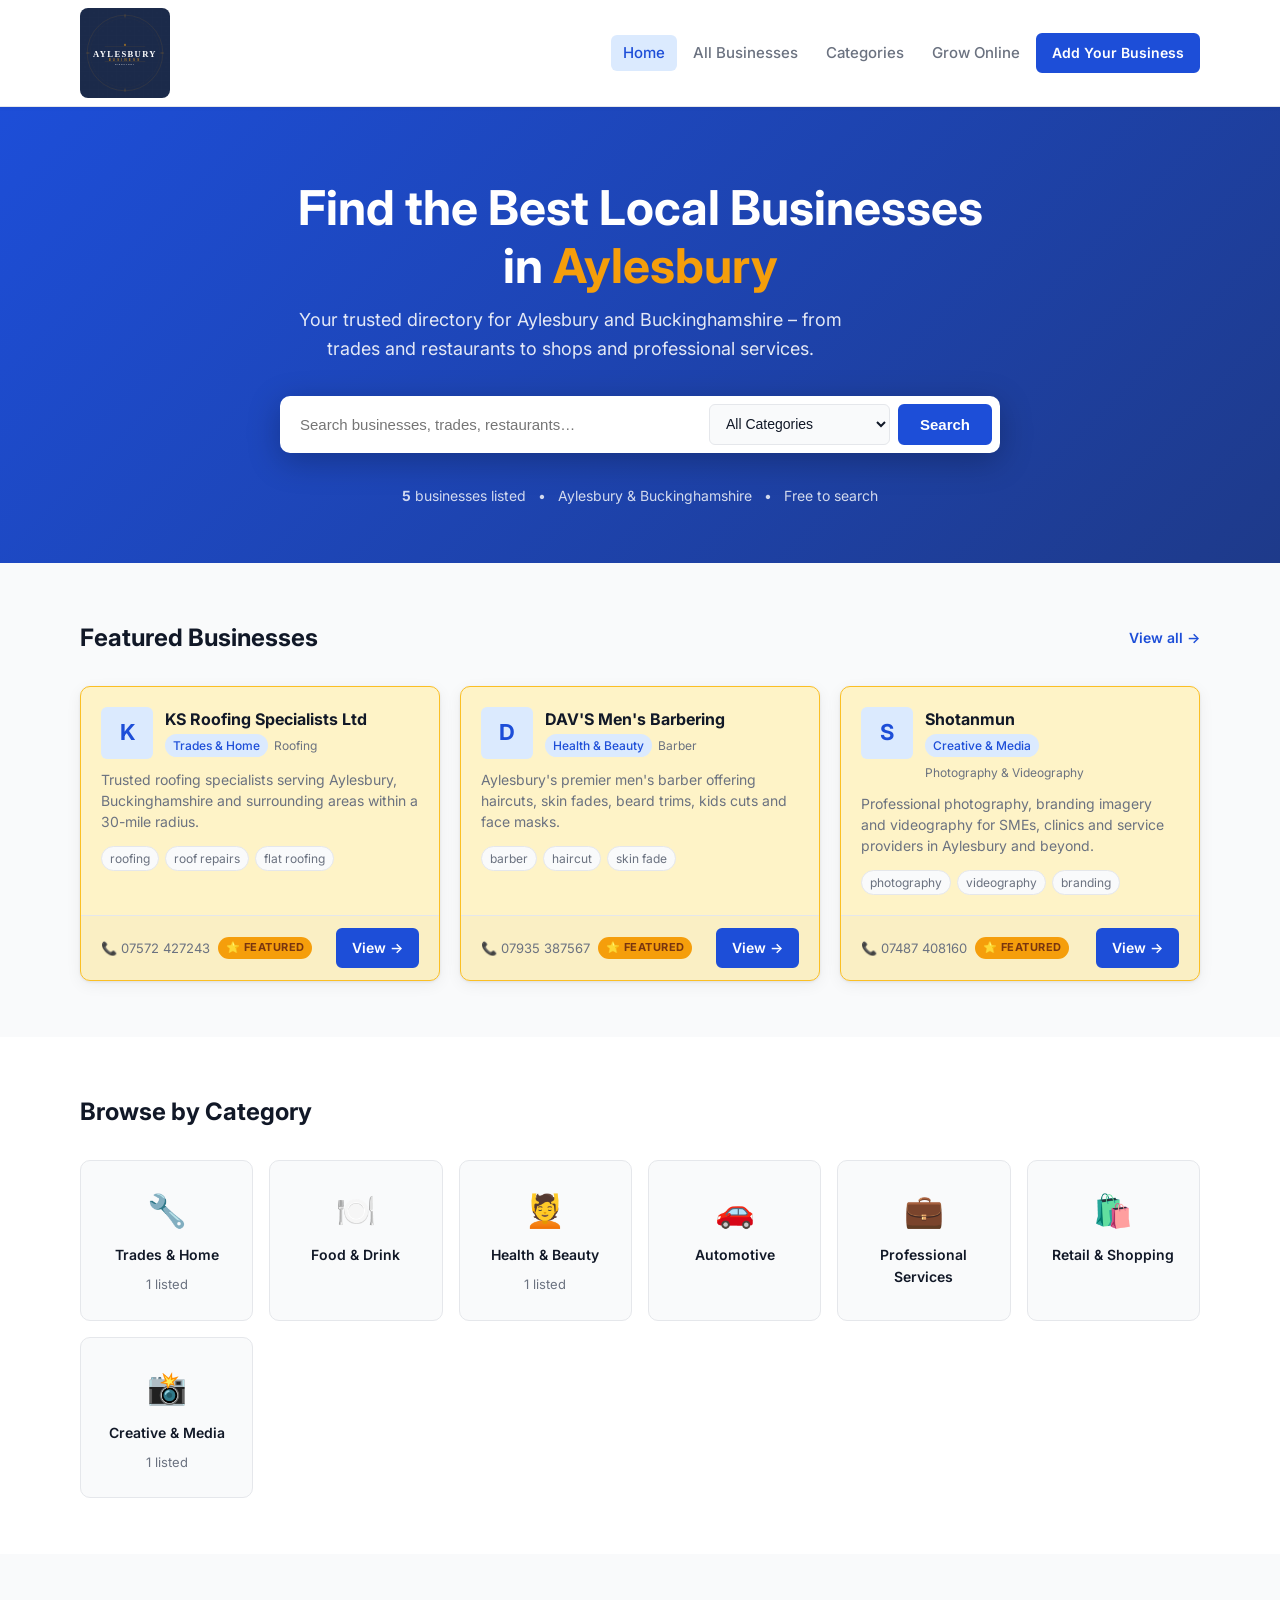
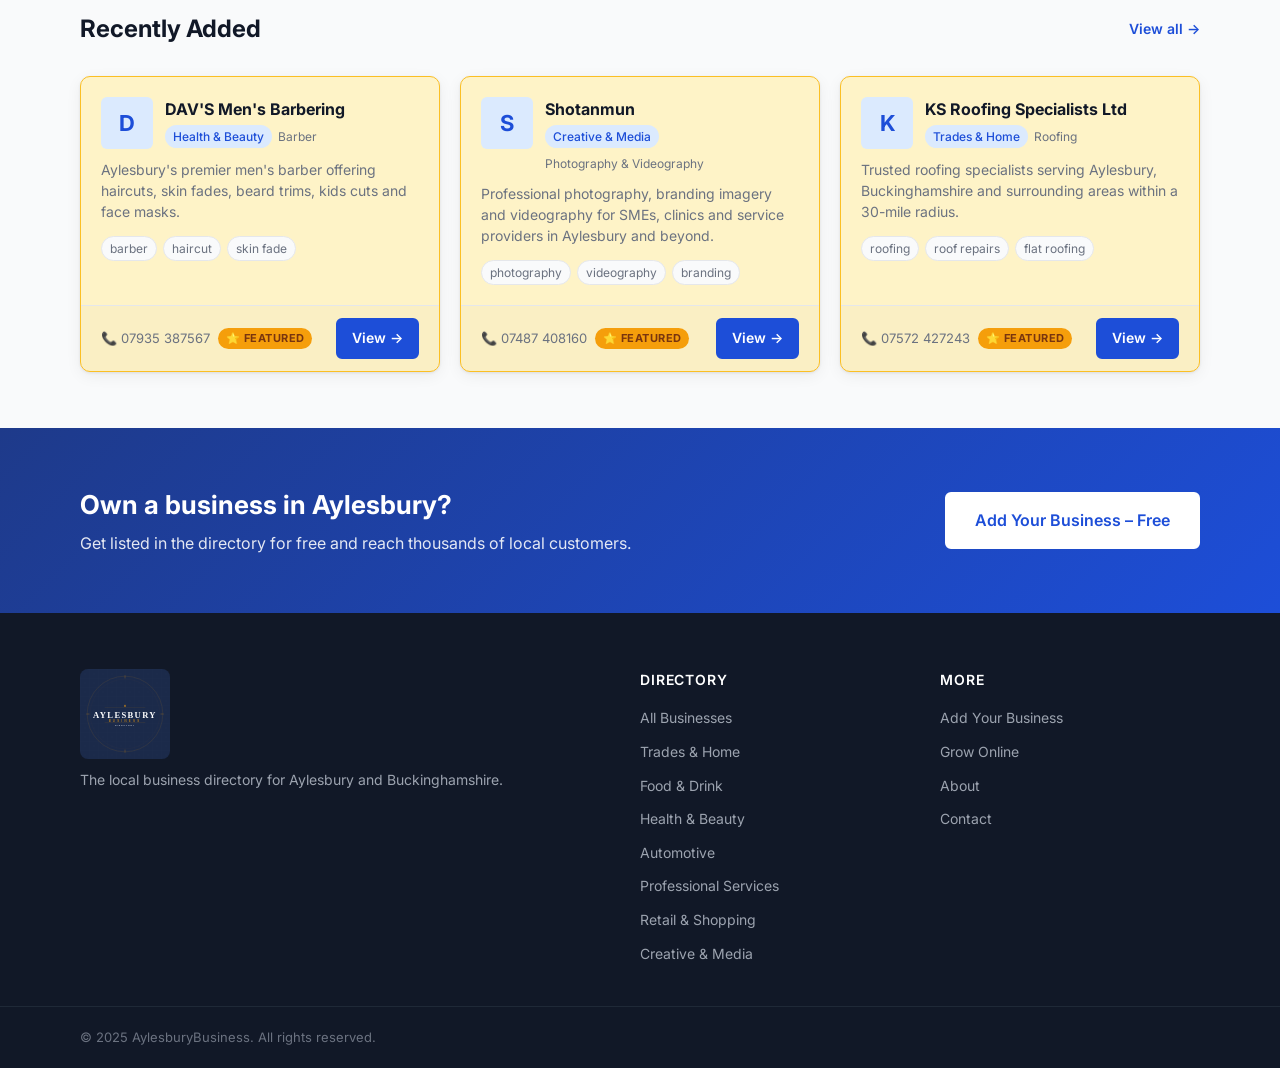
==== commit c9277845: "Add Creative & Media category and move Shotanmun into it New category (creative-media / 📸) added to:" ====
--- a/index.html
+++ b/index.html
@@ -46,6 +46,7 @@
             <option value="automotive">Automotive</option>
             <option value="professional-services">Professional Services</option>
             <option value="retail">Retail &amp; Shopping</option>
+            <option value="creative-media">Creative &amp; Media</option>
           </select>
           <button type="submit" class="btn btn-primary search-btn">Search</button>
         </form>
@@ -110,6 +111,11 @@
           <span class="cat-icon">🛍️</span>
           <span class="cat-name">Retail &amp; Shopping</span>
           <span class="cat-count" data-cat="retail">–</span>
+        </a>
+        <a href="businesses.html?category=creative-media" class="category-card">
+          <span class="cat-icon">📸</span>
+          <span class="cat-name">Creative &amp; Media</span>
+          <span class="cat-count" data-cat="creative-media">–</span>
         </a>
       </div>
     </div>
@@ -160,6 +166,7 @@
           <li><a href="businesses.html?category=automotive">Automotive</a></li>
           <li><a href="businesses.html?category=professional-services">Professional Services</a></li>
           <li><a href="businesses.html?category=retail">Retail &amp; Shopping</a></li>
+          <li><a href="businesses.html?category=creative-media">Creative &amp; Media</a></li>
         </ul>
       </div>
       <div class="footer-links">
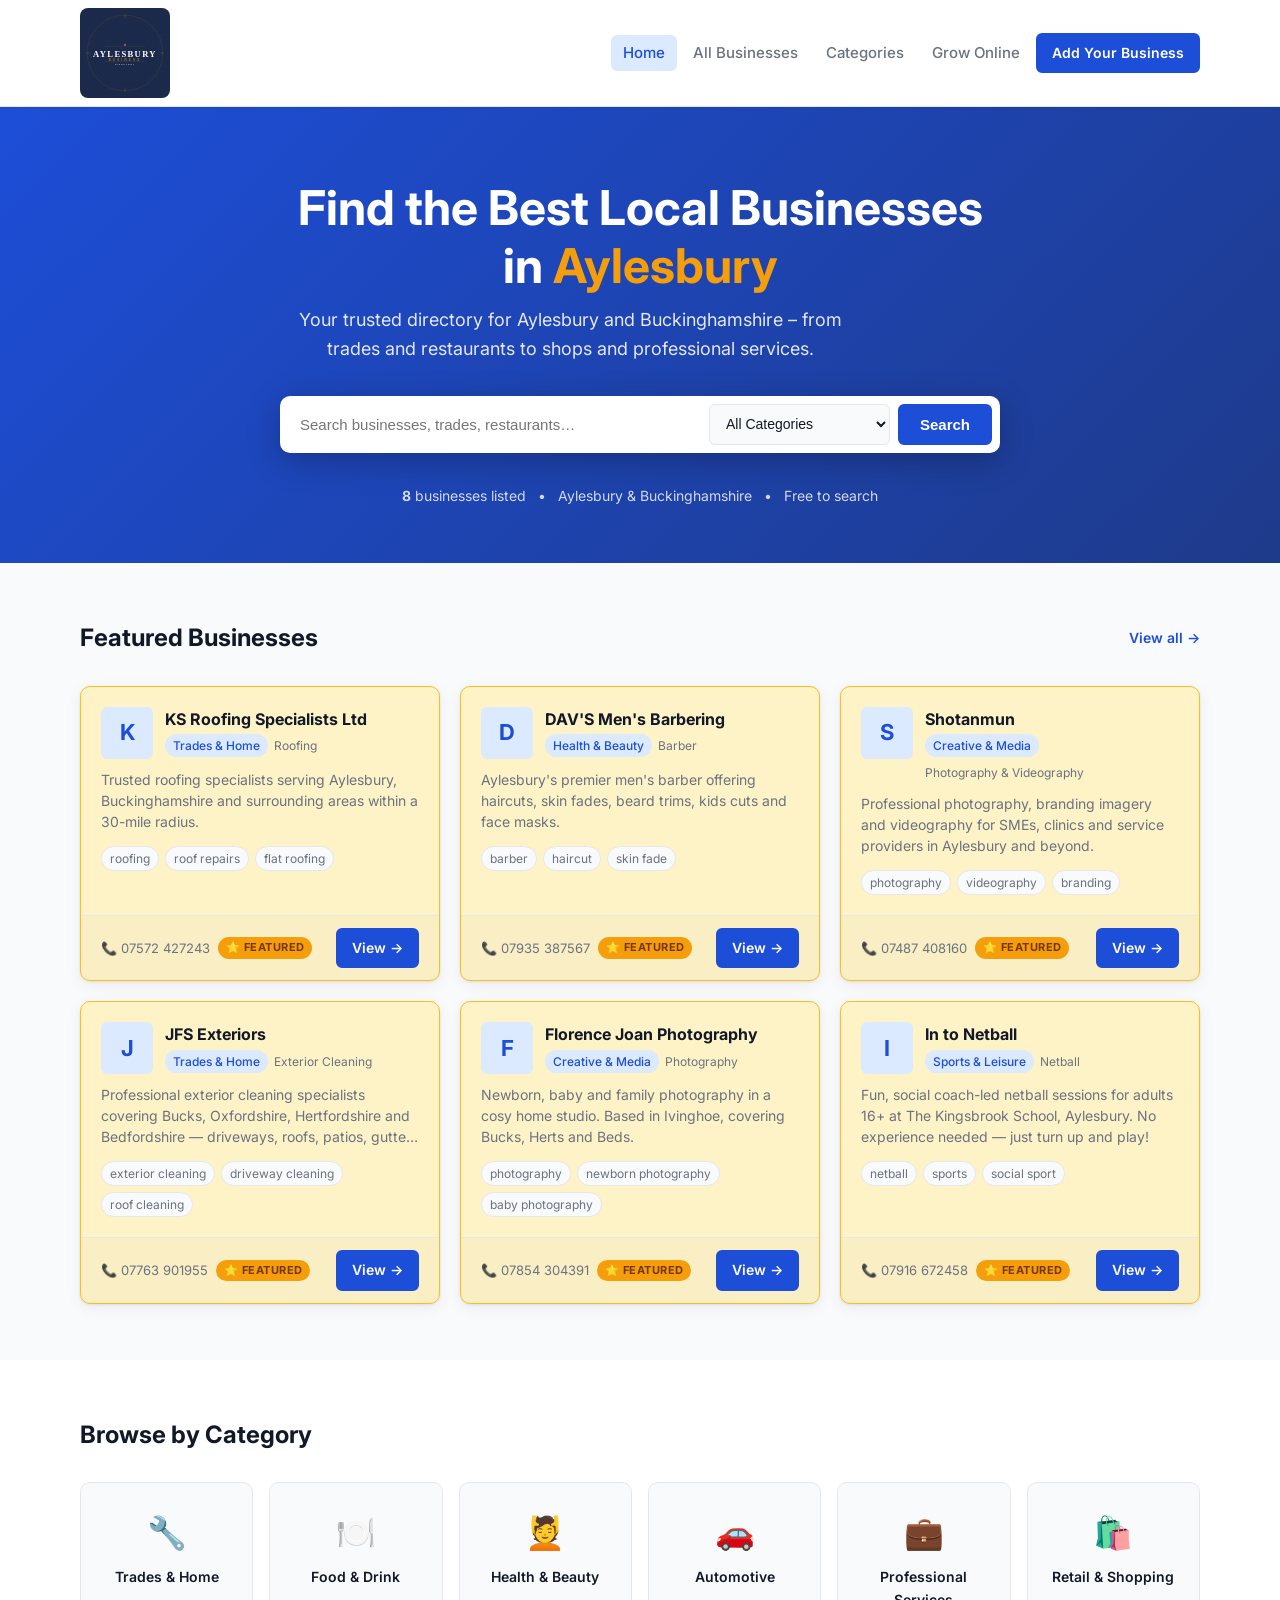
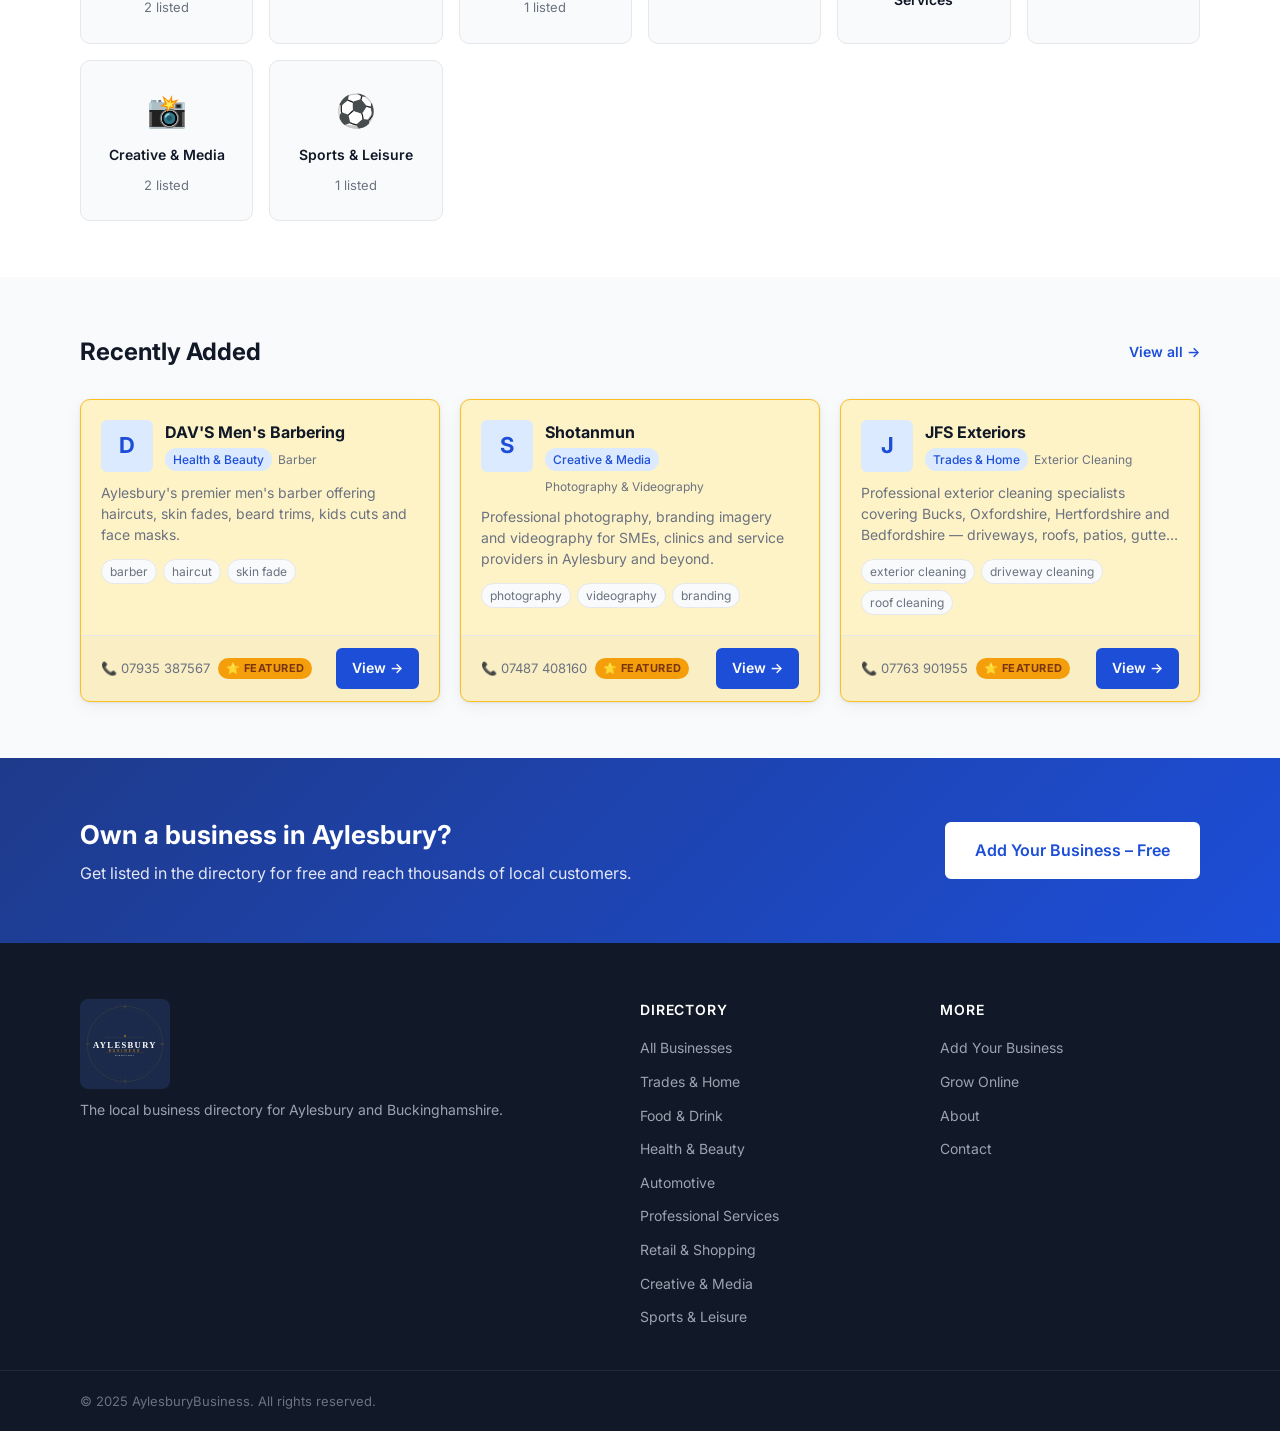
==== commit 7a44c840: "Add Sports & Leisure category and featured listing: In to Netball New category (sports-leisure / ⚽) " ====
--- a/index.html
+++ b/index.html
@@ -47,6 +47,7 @@
             <option value="professional-services">Professional Services</option>
             <option value="retail">Retail &amp; Shopping</option>
             <option value="creative-media">Creative &amp; Media</option>
+            <option value="sports-leisure">Sports &amp; Leisure</option>
           </select>
           <button type="submit" class="btn btn-primary search-btn">Search</button>
         </form>
@@ -116,6 +117,11 @@
           <span class="cat-icon">📸</span>
           <span class="cat-name">Creative &amp; Media</span>
           <span class="cat-count" data-cat="creative-media">–</span>
+        </a>
+        <a href="businesses.html?category=sports-leisure" class="category-card">
+          <span class="cat-icon">⚽</span>
+          <span class="cat-name">Sports &amp; Leisure</span>
+          <span class="cat-count" data-cat="sports-leisure">–</span>
         </a>
       </div>
     </div>
@@ -167,6 +173,7 @@
           <li><a href="businesses.html?category=professional-services">Professional Services</a></li>
           <li><a href="businesses.html?category=retail">Retail &amp; Shopping</a></li>
           <li><a href="businesses.html?category=creative-media">Creative &amp; Media</a></li>
+          <li><a href="businesses.html?category=sports-leisure">Sports &amp; Leisure</a></li>
         </ul>
       </div>
       <div class="footer-links">
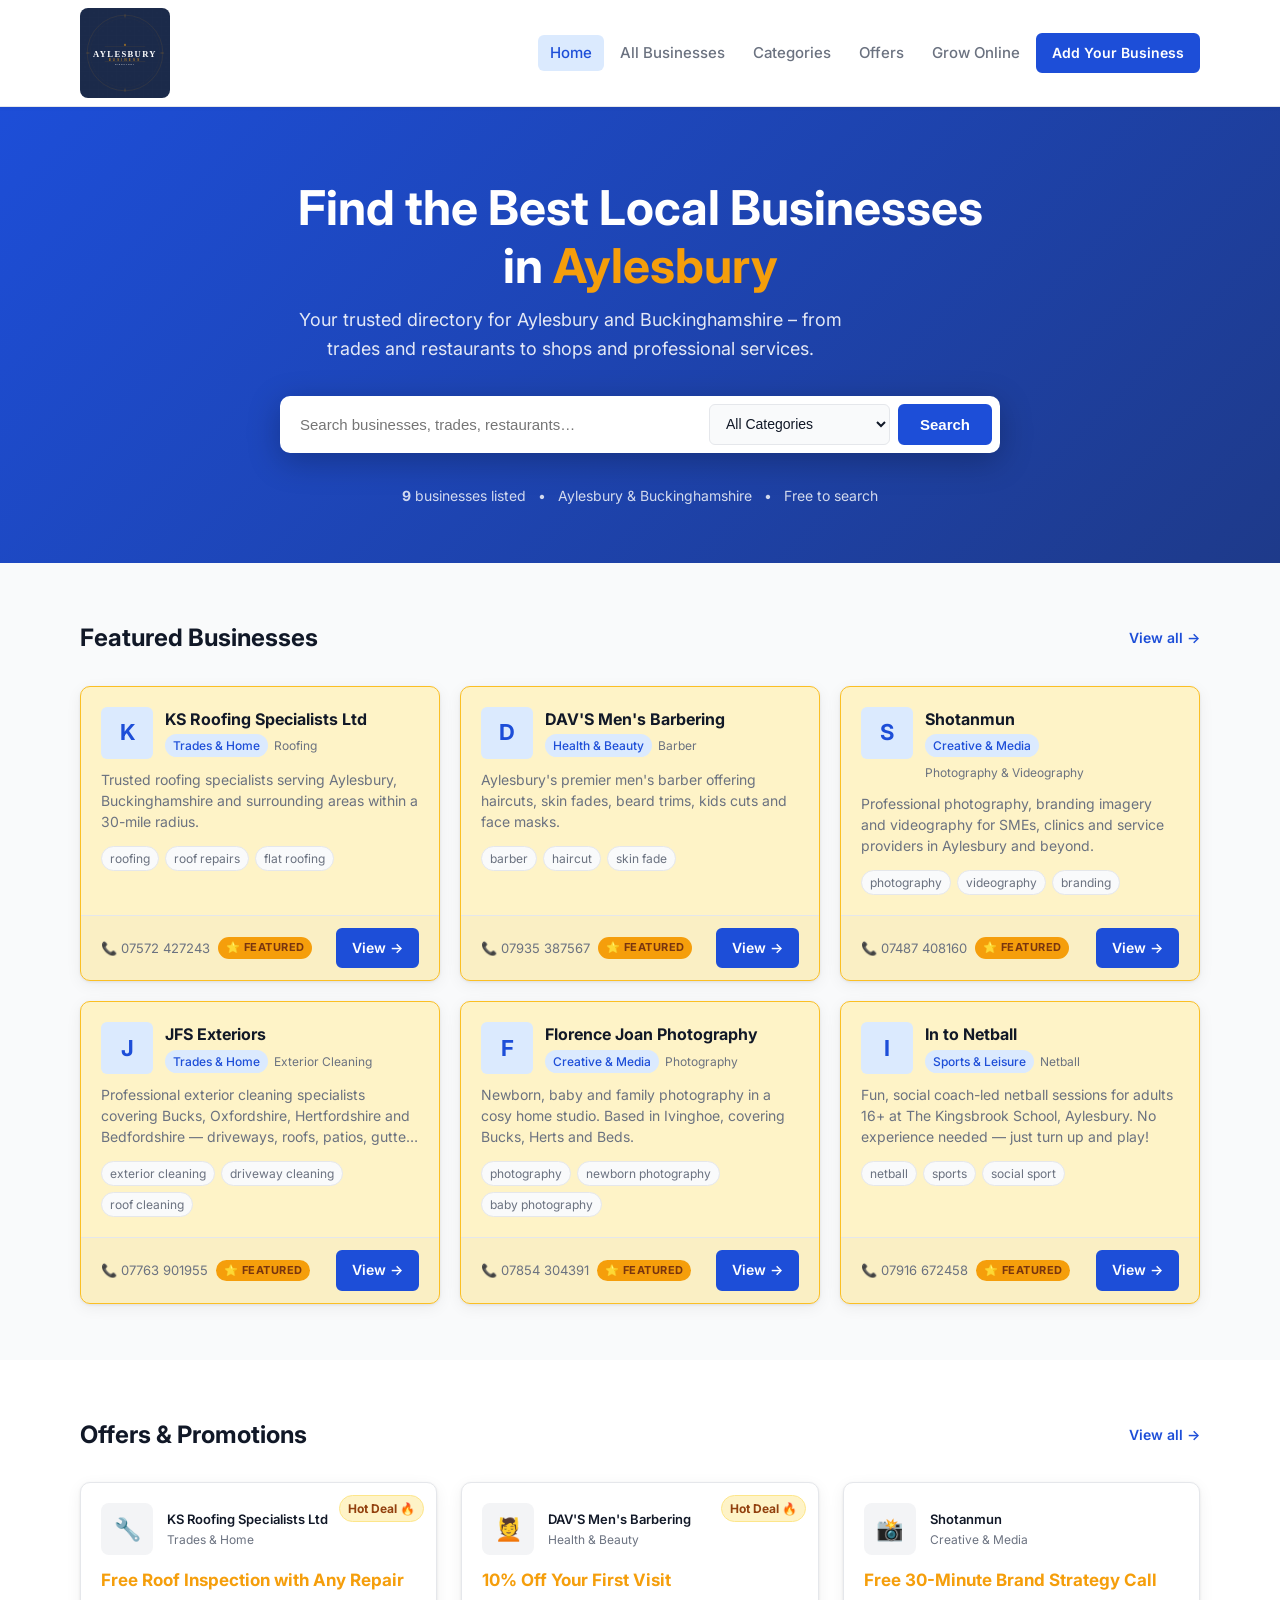
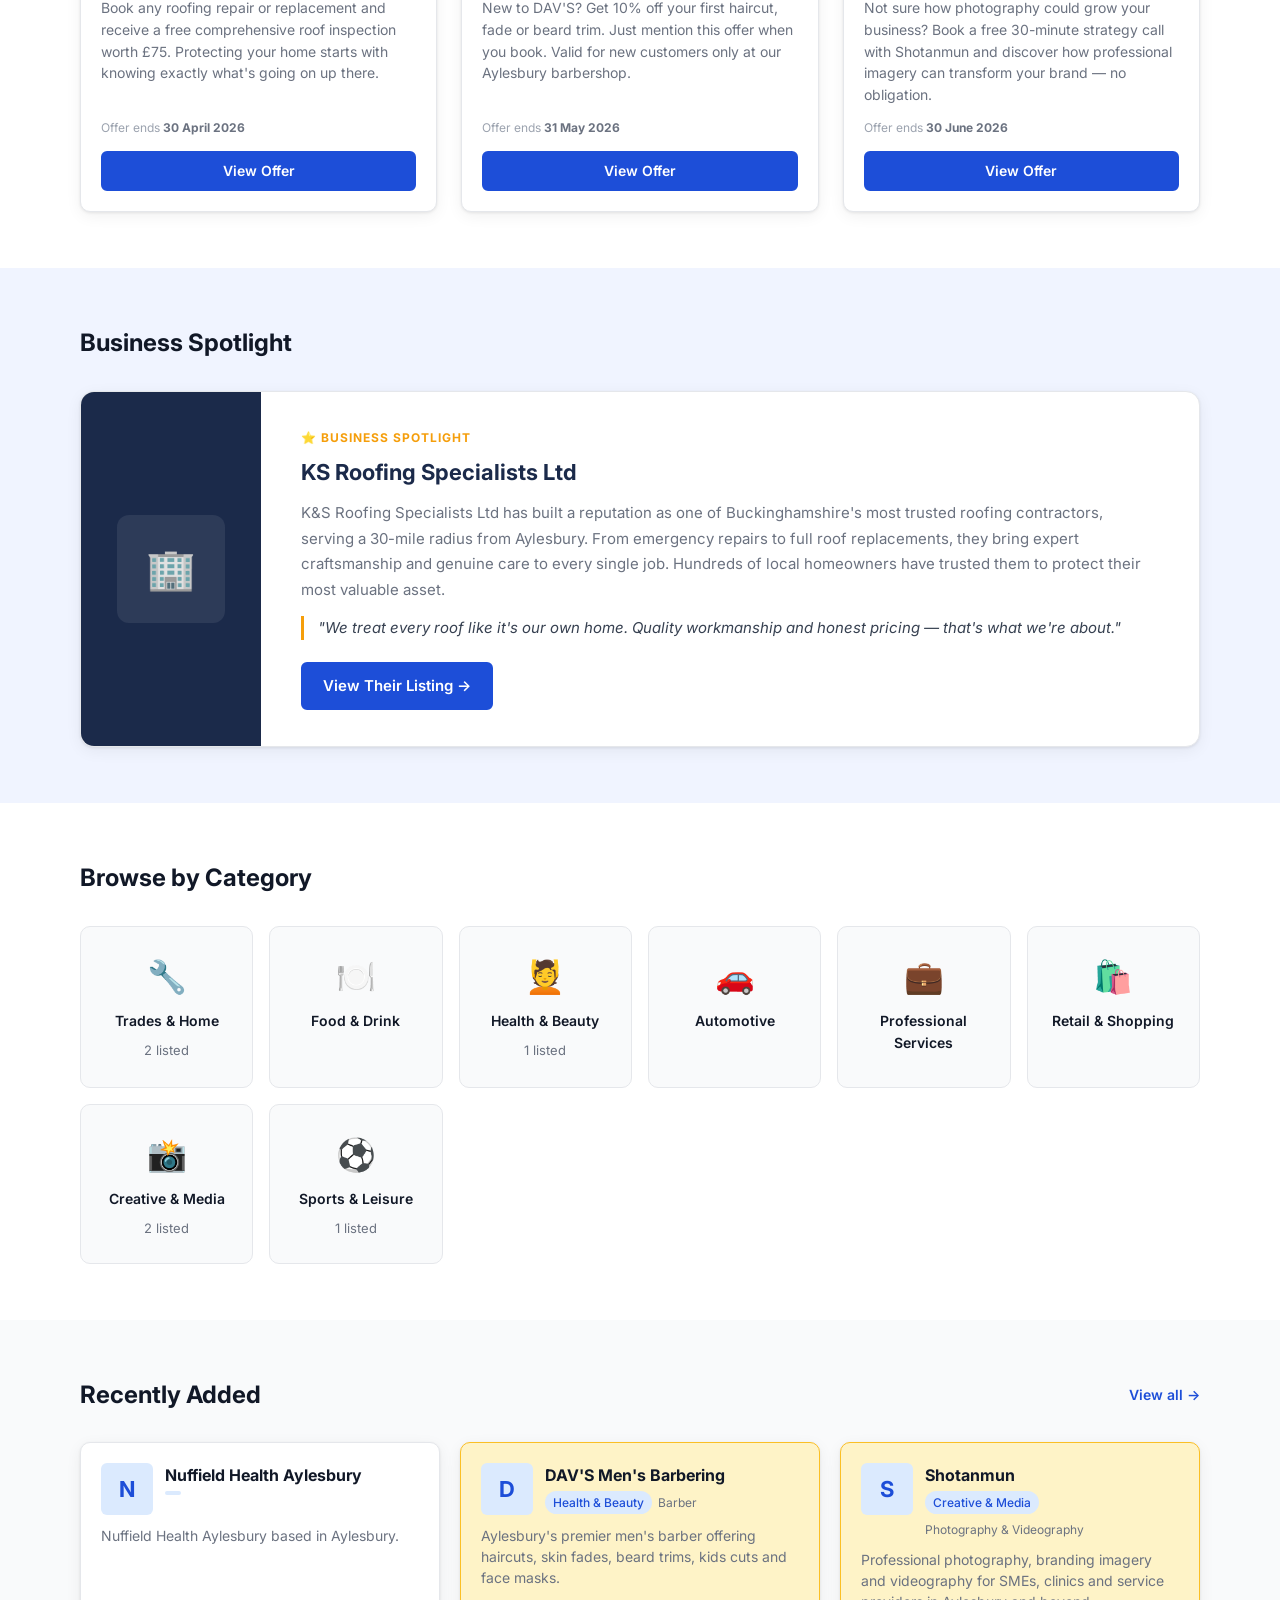
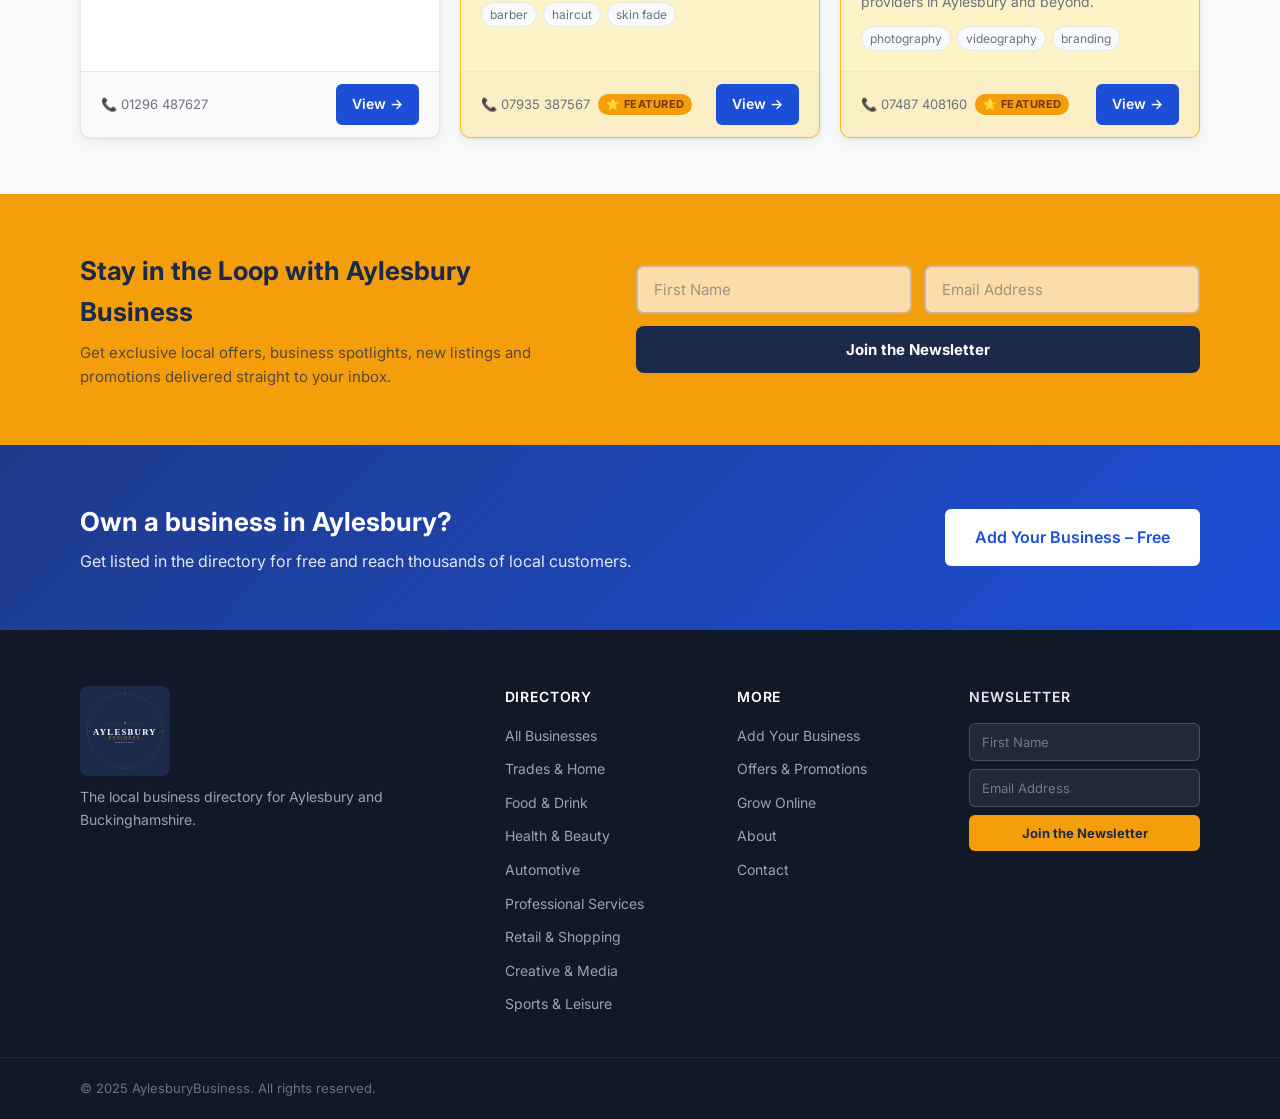
==== commit 2579fd47: "Add lead capture forms, newsletter, offers & spotlight features Feature 1 – Lead Capture Forms (busi" ====
--- a/index.html
+++ b/index.html
@@ -21,6 +21,7 @@
         <a href="index.html" class="nav-link active">Home</a>
         <a href="businesses.html" class="nav-link">All Businesses</a>
         <a href="#categories" class="nav-link">Categories</a>
+        <a href="offers.html" class="nav-link">Offers</a>
         <a href="grow.html" class="nav-link">Grow Online</a>
         <a href="add-listing.html" class="btn btn-primary btn-sm">Add Your Business</a>
       </nav>
@@ -76,6 +77,31 @@
     </div>
   </section>
 
+  <!-- Offers & Promotions -->
+  <section class="offers-section">
+    <div class="container">
+      <div class="section-header">
+        <h2>Offers &amp; Promotions</h2>
+        <a href="offers.html" class="section-link">View all →</a>
+      </div>
+      <div class="offer-grid" id="home-offers-grid">
+        <div class="skeleton-card"></div>
+        <div class="skeleton-card"></div>
+        <div class="skeleton-card"></div>
+      </div>
+    </div>
+  </section>
+
+  <!-- Business Spotlight -->
+  <section class="spotlight-section">
+    <div class="container">
+      <div class="section-header">
+        <h2>Business Spotlight</h2>
+      </div>
+      <div id="spotlight-container"></div>
+    </div>
+  </section>
+
   <!-- Categories -->
   <section class="section categories-section" id="categories">
     <div class="container">
@@ -138,6 +164,27 @@
         <div class="skeleton-card"></div>
         <div class="skeleton-card"></div>
         <div class="skeleton-card"></div>
+      </div>
+    </div>
+  </section>
+
+  <!-- Newsletter -->
+  <section class="newsletter-band">
+    <div class="container newsletter-inner">
+      <div class="newsletter-copy">
+        <h2>Stay in the Loop with Aylesbury Business</h2>
+        <p>Get exclusive local offers, business spotlights, new listings and promotions delivered straight to your inbox.</p>
+      </div>
+      <div>
+        <form class="newsletter-form" name="newsletter-signup" data-netlify="true" onsubmit="handleNewsletter(event, this, 'nl-thanks-home')">
+          <input type="hidden" name="form-name" value="newsletter-signup" />
+          <div class="nl-row">
+            <input type="text" name="first-name" placeholder="First Name" required />
+            <input type="email" name="email" placeholder="Email Address" required />
+          </div>
+          <button type="submit" class="newsletter-submit">Join the Newsletter</button>
+        </form>
+        <div class="newsletter-thanks" id="nl-thanks-home">You're in! Welcome to the Aylesbury Business community 🎉</div>
       </div>
     </div>
   </section>
@@ -180,11 +227,22 @@
         <h4>More</h4>
         <ul>
           <li><a href="add-listing.html">Add Your Business</a></li>
+          <li><a href="offers.html">Offers &amp; Promotions</a></li>
           <li><a href="grow.html">Grow Online</a></li>
           <li><a href="about.html">About</a></li>
           <li><a href="contact.html">Contact</a></li>
         </ul>
       </div>
+      <div class="footer-newsletter">
+        <h4>Newsletter</h4>
+        <form class="footer-nl-form" name="newsletter-signup" onsubmit="handleFooterNl(event, this, 'footer-nl-thanks-home')">
+          <input type="hidden" name="form-name" value="newsletter-signup" />
+          <input type="text" name="first-name" placeholder="First Name" />
+          <input type="email" name="email" placeholder="Email Address" required />
+          <button type="submit" class="footer-nl-submit">Join the Newsletter</button>
+        </form>
+        <div class="footer-nl-thanks" id="footer-nl-thanks-home">You're in! 🎉</div>
+      </div>
     </div>
     <div class="footer-bottom">
       <div class="container">
@@ -196,6 +254,29 @@
   <script src="js/data.js"></script>
   <script src="js/main.js"></script>
   <script>
+    async function loadOffers() {
+      const res = await fetch('data/offers.json');
+      return res.json();
+    }
+    async function loadSpotlights() {
+      const res = await fetch('data/spotlights.json');
+      return res.json();
+    }
+    function formatExpiry(dateStr) {
+      const d = new Date(dateStr);
+      return d.toLocaleDateString('en-GB', { day: 'numeric', month: 'long', year: 'numeric' });
+    }
+    function renderOfferCard(o) {
+      const catLabel = getCategoryLabel(o.category);
+      const icon = o.logo ? `<img src="${o.logo}" alt="${o.businessName}" />` : (getCategoryIcon(o.category) || '🏢');
+      const badge = o.featured ? '<span class="offer-hot-badge">Hot Deal 🔥</span>' : '';
+      return `<div class="offer-card">${badge}<div class="offer-card-header"><div class="offer-logo">${icon}</div><div><div class="offer-biz-name">${o.businessName}</div><div class="offer-biz-cat">${catLabel}</div></div></div><div class="offer-card-body"><div class="offer-title">${o.offerTitle}</div><p class="offer-desc">${o.offerDescription}</p><p class="offer-expiry">Offer ends <strong>${formatExpiry(o.expiryDate)}</strong></p><a href="business.html?slug=${o.slug}" class="btn btn-primary btn-sm">View Offer</a></div></div>`;
+    }
+    function renderSpotlight(s) {
+      const logo = s.logo ? `<img src="${s.logo}" alt="${s.businessName}" />` : `<span style="font-size:40px">🏢</span>`;
+      return `<div class="spotlight-card"><div class="spotlight-logo-col"><div class="spotlight-logo">${logo}</div></div><div class="spotlight-body"><div class="spotlight-label">⭐ Business Spotlight</div><div class="spotlight-name">${s.businessName}</div><p class="spotlight-story">${s.story}</p><blockquote class="spotlight-quote">"${s.ownerQuote}"</blockquote><a href="business.html?slug=${s.slug}" class="btn btn-primary">View Their Listing →</a></div></div>`;
+    }
+
     document.addEventListener('DOMContentLoaded', () => {
       loadListings().then(listings => {
         document.getElementById('total-count').textContent = listings.length;
@@ -203,7 +284,28 @@
         renderFeatured(listings, 'featured-grid');
         renderRecent(listings, 'recent-grid', 3);
       });
+      loadOffers().then(offers => {
+        document.getElementById('home-offers-grid').innerHTML = offers.slice(0,3).map(renderOfferCard).join('');
+      });
+      loadSpotlights().then(spots => {
+        if (spots.length) document.getElementById('spotlight-container').innerHTML = renderSpotlight(spots[0]);
+      });
     });
+
+    function handleNewsletter(e, form, thanksId) {
+      e.preventDefault();
+      const data = new FormData(form);
+      fetch('/', { method: 'POST', headers: { 'Content-Type': 'application/x-www-form-urlencoded' }, body: new URLSearchParams(data).toString() })
+        .then(() => { form.style.display = 'none'; document.getElementById(thanksId).classList.add('visible'); })
+        .catch(() => form.submit());
+    }
+    function handleFooterNl(e, form, thanksId) {
+      e.preventDefault();
+      const data = new FormData(form);
+      fetch('/', { method: 'POST', headers: { 'Content-Type': 'application/x-www-form-urlencoded' }, body: new URLSearchParams(data).toString() })
+        .then(() => { form.style.display = 'none'; document.getElementById(thanksId).classList.add('visible'); })
+        .catch(() => form.submit());
+    }
 
     function handleHeroSearch(e) {
       e.preventDefault();
--- a/css/style.css
+++ b/css/style.css
@@ -476,7 +476,7 @@
 
 .footer-inner {
   display: grid;
-  grid-template-columns: 2fr 1fr 1fr;
+  grid-template-columns: 2fr 1fr 1fr 1.2fr;
   gap: 40px;
   padding-bottom: 40px;
 }
@@ -1092,6 +1092,306 @@
 }
 
 /* ============================================================
+   Lead Capture Form (category pages)
+   ============================================================ */
+.lead-capture-section {
+  background: #1B2A4A;
+  padding: 48px 0;
+  display: none;
+}
+.lead-capture-section.visible { display: block; }
+.lead-capture-inner { max-width: 780px; margin: 0 auto; }
+.lead-capture-section h2 { color: #fff; font-size: 24px; font-weight: 700; margin-bottom: 6px; }
+.lead-capture-section .lc-sub { color: rgba(255,255,255,.72); margin-bottom: 28px; font-size: 15px; }
+.lead-capture-form { display: grid; gap: 14px; }
+.lead-capture-form .lc-row { display: grid; grid-template-columns: 1fr 1fr; gap: 14px; }
+.lead-capture-form input,
+.lead-capture-form textarea,
+.lead-capture-form select {
+  width: 100%;
+  padding: 12px 14px;
+  border: 2px solid rgba(255,255,255,.18);
+  border-radius: 8px;
+  background: rgba(255,255,255,.07);
+  color: #fff;
+  font-size: 15px;
+  font-family: var(--font);
+  outline: none;
+  transition: border-color .2s;
+}
+.lead-capture-form input::placeholder,
+.lead-capture-form textarea::placeholder { color: rgba(255,255,255,.4); }
+.lead-capture-form input:focus,
+.lead-capture-form textarea:focus,
+.lead-capture-form select:focus { border-color: #F59E0B; }
+.lead-capture-form select option { background: #1B2A4A; color: #fff; }
+.lead-capture-form textarea { min-height: 90px; resize: vertical; }
+.lead-capture-submit {
+  background: #F59E0B;
+  color: #1B2A4A;
+  border: none;
+  padding: 14px 32px;
+  border-radius: 8px;
+  font-size: 16px;
+  font-weight: 700;
+  cursor: pointer;
+  font-family: var(--font);
+  transition: background .2s, transform .1s;
+  justify-self: start;
+}
+.lead-capture-submit:hover { background: #d97706; transform: translateY(-1px); }
+.lead-capture-thanks {
+  display: none;
+  background: rgba(245,158,11,.15);
+  border: 2px solid #F59E0B;
+  border-radius: 10px;
+  padding: 20px 24px;
+  color: #fff;
+  font-weight: 600;
+  font-size: 16px;
+  text-align: center;
+}
+.lead-capture-thanks.visible { display: block; }
+@media (max-width: 600px) {
+  .lead-capture-form .lc-row { grid-template-columns: 1fr; }
+  .lead-capture-submit { width: 100%; justify-self: stretch; }
+}
+
+/* ============================================================
+   Newsletter Band
+   ============================================================ */
+.newsletter-band {
+  background: #F59E0B;
+  padding: 56px 0;
+}
+.newsletter-inner {
+  display: grid;
+  grid-template-columns: 1fr 1fr;
+  gap: 48px;
+  align-items: center;
+}
+.newsletter-copy h2 { font-size: 26px; font-weight: 700; color: #1B2A4A; margin-bottom: 8px; }
+.newsletter-copy p { color: rgba(27,42,74,.72); font-size: 15px; line-height: 1.6; }
+.newsletter-form { display: flex; flex-direction: column; gap: 12px; }
+.newsletter-form .nl-row { display: grid; grid-template-columns: 1fr 1fr; gap: 12px; }
+.newsletter-form input {
+  padding: 13px 16px;
+  border: 2px solid rgba(27,42,74,.22);
+  border-radius: 8px;
+  font-size: 15px;
+  font-family: var(--font);
+  background: rgba(255,255,255,.65);
+  color: #1B2A4A;
+  outline: none;
+  transition: border-color .2s, background .2s;
+}
+.newsletter-form input:focus { border-color: #1B2A4A; background: #fff; }
+.newsletter-form input::placeholder { color: rgba(27,42,74,.42); }
+.newsletter-submit {
+  background: #1B2A4A;
+  color: #fff;
+  border: none;
+  padding: 14px 28px;
+  border-radius: 8px;
+  font-size: 15px;
+  font-weight: 700;
+  cursor: pointer;
+  font-family: var(--font);
+  transition: background .2s;
+  width: 100%;
+}
+.newsletter-submit:hover { background: #152038; }
+.newsletter-thanks {
+  display: none;
+  background: rgba(27,42,74,.1);
+  border: 2px solid #1B2A4A;
+  border-radius: 10px;
+  padding: 16px 20px;
+  color: #1B2A4A;
+  font-weight: 600;
+  text-align: center;
+}
+.newsletter-thanks.visible { display: block; }
+@media (max-width: 900px) { .newsletter-inner { grid-template-columns: 1fr; } }
+@media (max-width: 600px) { .newsletter-form .nl-row { grid-template-columns: 1fr; } }
+
+/* Footer newsletter column */
+.footer-newsletter h4 {
+  color: rgba(255,255,255,.9);
+  font-size: 14px;
+  font-weight: 600;
+  text-transform: uppercase;
+  letter-spacing: .06em;
+  margin-bottom: 14px;
+}
+.footer-nl-form { display: flex; flex-direction: column; gap: 8px; }
+.footer-nl-form input {
+  padding: 10px 12px;
+  border: 1px solid rgba(255,255,255,.18);
+  border-radius: 6px;
+  background: rgba(255,255,255,.07);
+  color: #fff;
+  font-size: 13px;
+  font-family: var(--font);
+  outline: none;
+  transition: border-color .2s;
+}
+.footer-nl-form input::placeholder { color: rgba(255,255,255,.38); }
+.footer-nl-form input:focus { border-color: #F59E0B; }
+.footer-nl-submit {
+  background: #F59E0B;
+  color: #1B2A4A;
+  border: none;
+  padding: 10px 14px;
+  border-radius: 6px;
+  font-size: 13px;
+  font-weight: 700;
+  cursor: pointer;
+  font-family: var(--font);
+  transition: background .2s;
+  width: 100%;
+}
+.footer-nl-submit:hover { background: #d97706; }
+.footer-nl-thanks { display: none; color: #F59E0B; font-size: 13px; font-weight: 600; padding: 8px 0; }
+.footer-nl-thanks.visible { display: block; }
+
+/* ============================================================
+   Offers & Promotions
+   ============================================================ */
+.offers-section { padding: 56px 0; background: #fff; }
+.offer-grid {
+  display: grid;
+  grid-template-columns: repeat(3, 1fr);
+  gap: 24px;
+  margin-top: 24px;
+}
+.offer-card {
+  background: #fff;
+  border: 1px solid var(--color-border);
+  border-radius: var(--radius);
+  overflow: hidden;
+  box-shadow: var(--shadow);
+  display: flex;
+  flex-direction: column;
+  transition: box-shadow .2s, transform .2s;
+  position: relative;
+}
+.offer-card:hover { box-shadow: var(--shadow-hover); transform: translateY(-2px); }
+.offer-card-header {
+  padding: 20px 20px 0;
+  display: flex;
+  align-items: center;
+  gap: 14px;
+}
+.offer-logo {
+  width: 52px; height: 52px;
+  border-radius: 8px;
+  background: #f3f4f6;
+  display: flex; align-items: center; justify-content: center;
+  font-size: 22px;
+  flex-shrink: 0;
+  overflow: hidden;
+}
+.offer-logo img { width: 100%; height: 100%; object-fit: cover; }
+.offer-biz-name { font-size: 13px; font-weight: 600; color: var(--color-text); }
+.offer-biz-cat { font-size: 12px; color: var(--color-text-muted); }
+.offer-hot-badge {
+  position: absolute; top: 12px; right: 12px;
+  background: #fef3c7; color: #92400e;
+  font-size: 12px; font-weight: 700;
+  padding: 3px 8px; border-radius: 20px;
+  border: 1px solid #fde68a;
+}
+.offer-card-body { padding: 14px 20px 20px; flex: 1; display: flex; flex-direction: column; }
+.offer-title { font-size: 17px; font-weight: 700; color: #F59E0B; margin-bottom: 6px; line-height: 1.3; }
+.offer-desc { font-size: 14px; color: var(--color-text-muted); line-height: 1.55; flex: 1; margin-bottom: 12px; }
+.offer-expiry { font-size: 12px; color: #9ca3af; margin-bottom: 14px; }
+.offer-expiry strong { color: #6b7280; }
+@media (max-width: 900px) { .offer-grid { grid-template-columns: 1fr 1fr; } }
+@media (max-width: 600px) { .offer-grid { grid-template-columns: 1fr; } }
+
+/* ============================================================
+   Business Spotlight
+   ============================================================ */
+.spotlight-section { background: #f0f4ff; padding: 56px 0; }
+.spotlight-card {
+  background: #fff;
+  border-radius: 14px;
+  box-shadow: var(--shadow);
+  border: 1px solid var(--color-border);
+  display: grid;
+  grid-template-columns: 180px 1fr;
+  overflow: hidden;
+}
+.spotlight-logo-col {
+  background: #1B2A4A;
+  display: flex; align-items: center; justify-content: center;
+  padding: 36px 24px;
+}
+.spotlight-logo {
+  width: 108px; height: 108px;
+  border-radius: 12px;
+  background: rgba(255,255,255,.08);
+  display: flex; align-items: center; justify-content: center;
+  font-size: 40px;
+  overflow: hidden;
+}
+.spotlight-logo img { width: 100%; height: 100%; object-fit: cover; border-radius: 12px; }
+.spotlight-body { padding: 36px 40px; }
+.spotlight-label { font-size: 12px; font-weight: 700; letter-spacing: 1px; text-transform: uppercase; color: #F59E0B; margin-bottom: 8px; }
+.spotlight-name { font-size: 22px; font-weight: 700; color: #1B2A4A; margin-bottom: 10px; }
+.spotlight-story { font-size: 15px; color: var(--color-text-muted); line-height: 1.7; margin-bottom: 14px; }
+.spotlight-quote {
+  font-style: italic;
+  color: #374151;
+  font-size: 15px;
+  border-left: 3px solid #F59E0B;
+  padding-left: 14px;
+  margin-bottom: 22px;
+  line-height: 1.6;
+}
+@media (max-width: 700px) {
+  .spotlight-card { grid-template-columns: 1fr; }
+  .spotlight-logo-col { padding: 24px; min-height: 100px; }
+  .spotlight-body { padding: 24px 20px; }
+}
+
+/* ============================================================
+   Offers page hero & layout
+   ============================================================ */
+.offers-hero { background: #1B2A4A; padding: 56px 0 48px; }
+.offers-hero h1 { font-size: 34px; font-weight: 800; color: #fff; margin-bottom: 10px; }
+.offers-hero p { color: rgba(255,255,255,.72); font-size: 17px; max-width: 600px; }
+.offers-filter-bar { display: flex; gap: 8px; flex-wrap: wrap; margin-top: 28px; }
+.offers-filter-btn {
+  padding: 7px 16px;
+  border-radius: 20px;
+  border: 2px solid rgba(255,255,255,.22);
+  background: transparent;
+  color: rgba(255,255,255,.8);
+  font-size: 14px;
+  font-family: var(--font);
+  cursor: pointer;
+  transition: all .2s;
+}
+.offers-filter-btn.active,
+.offers-filter-btn:hover { background: #F59E0B; border-color: #F59E0B; color: #1B2A4A; font-weight: 700; }
+.offers-main { padding: 48px 0 80px; }
+.offers-cta-box {
+  background: #1B2A4A;
+  border-radius: 14px;
+  padding: 40px 48px;
+  text-align: center;
+  margin-top: 56px;
+}
+.offers-cta-box h3 { color: #fff; font-size: 22px; font-weight: 700; margin-bottom: 8px; }
+.offers-cta-box p { color: rgba(255,255,255,.72); margin-bottom: 20px; font-size: 15px; }
+@media (max-width: 700px) {
+  .offers-hero h1 { font-size: 26px; }
+  .offers-cta-box { padding: 28px 20px; }
+}
+
+/* ============================================================
    About / Contact pages
    ============================================================ */
 .content-page { padding: 48px 0 80px; }
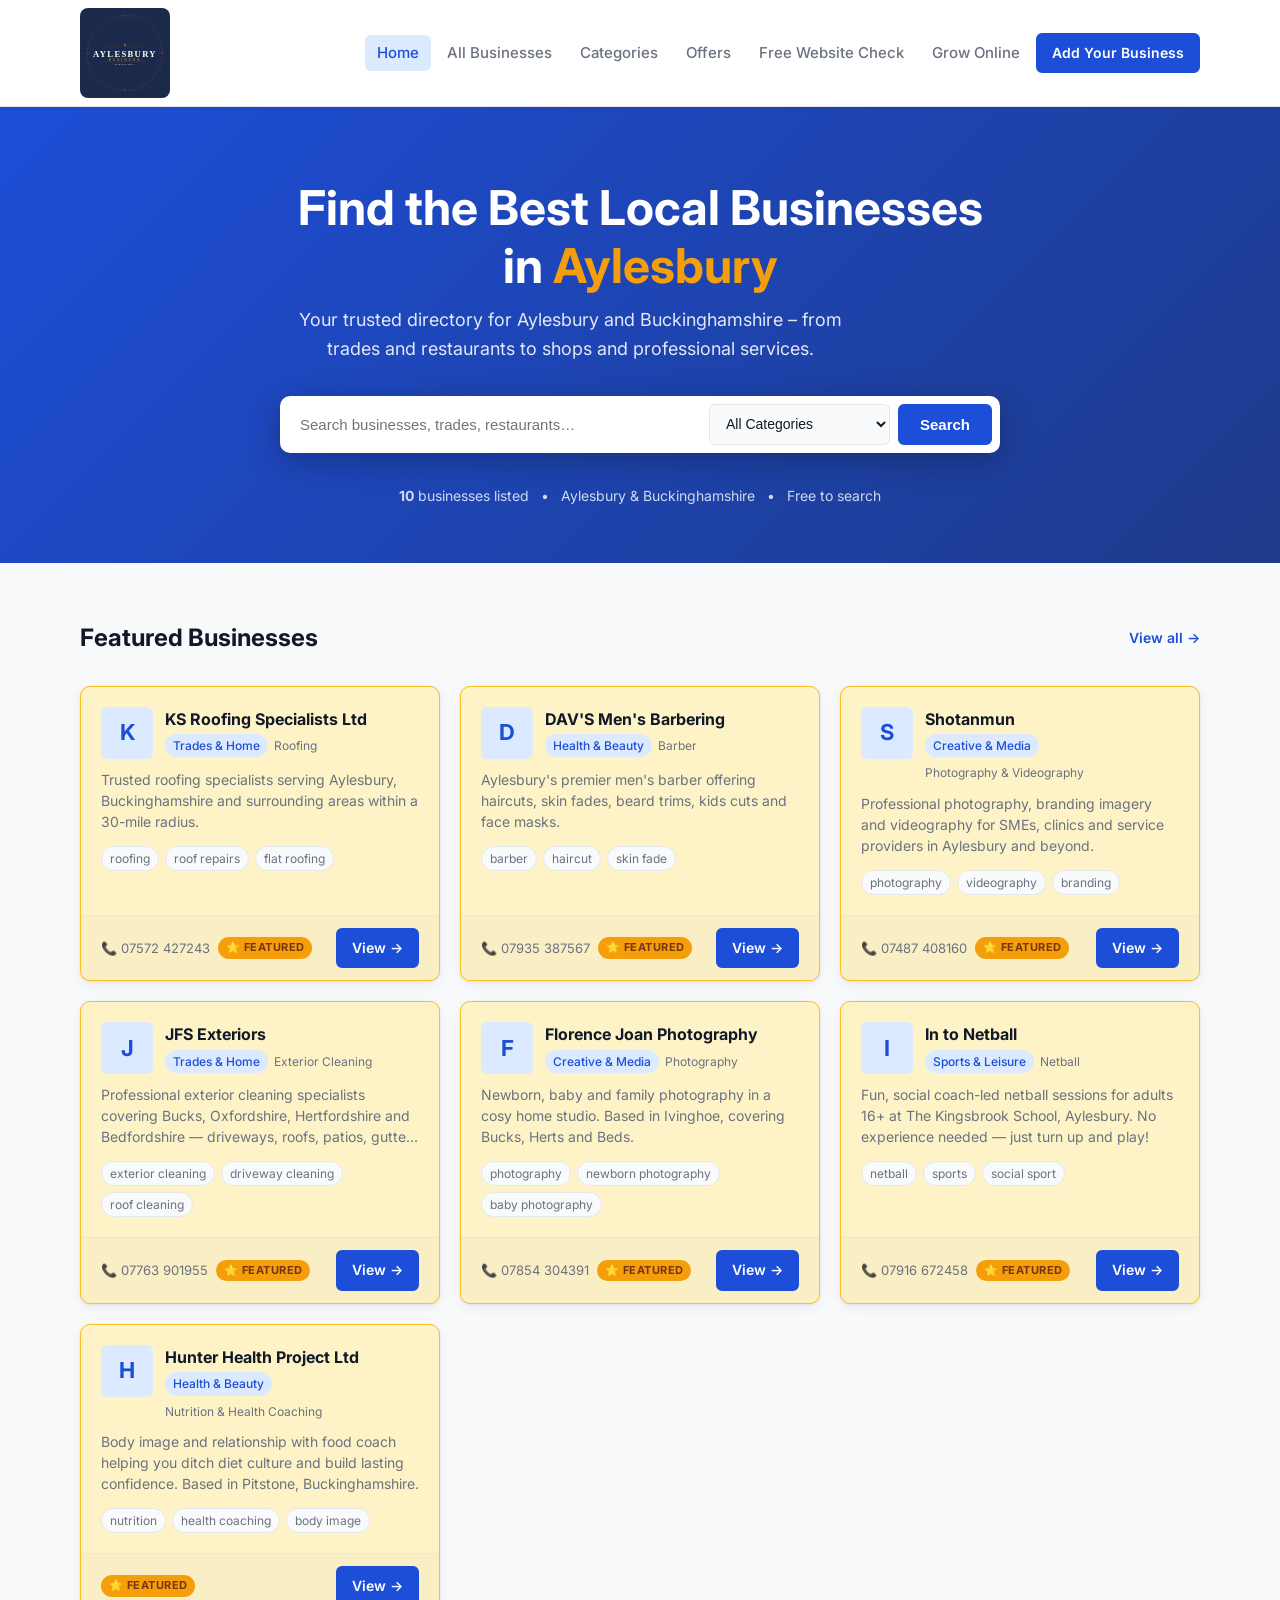
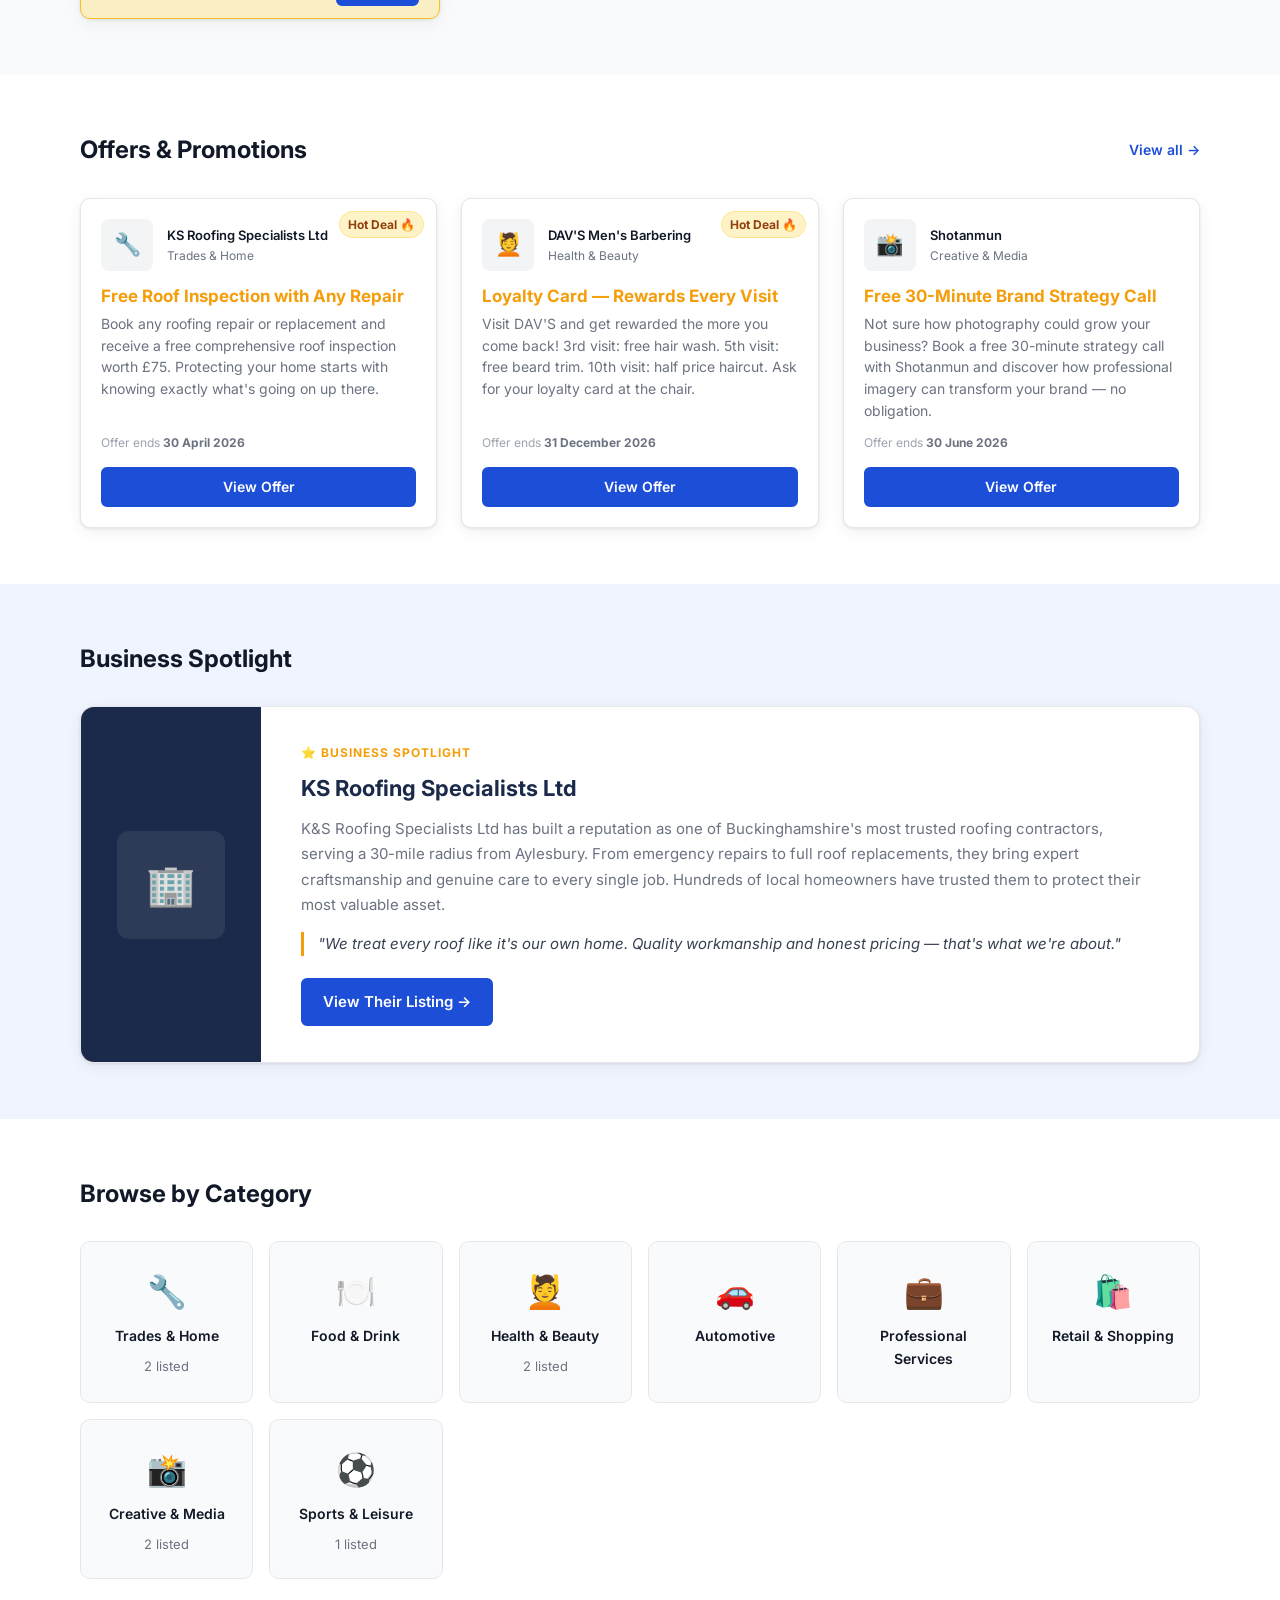
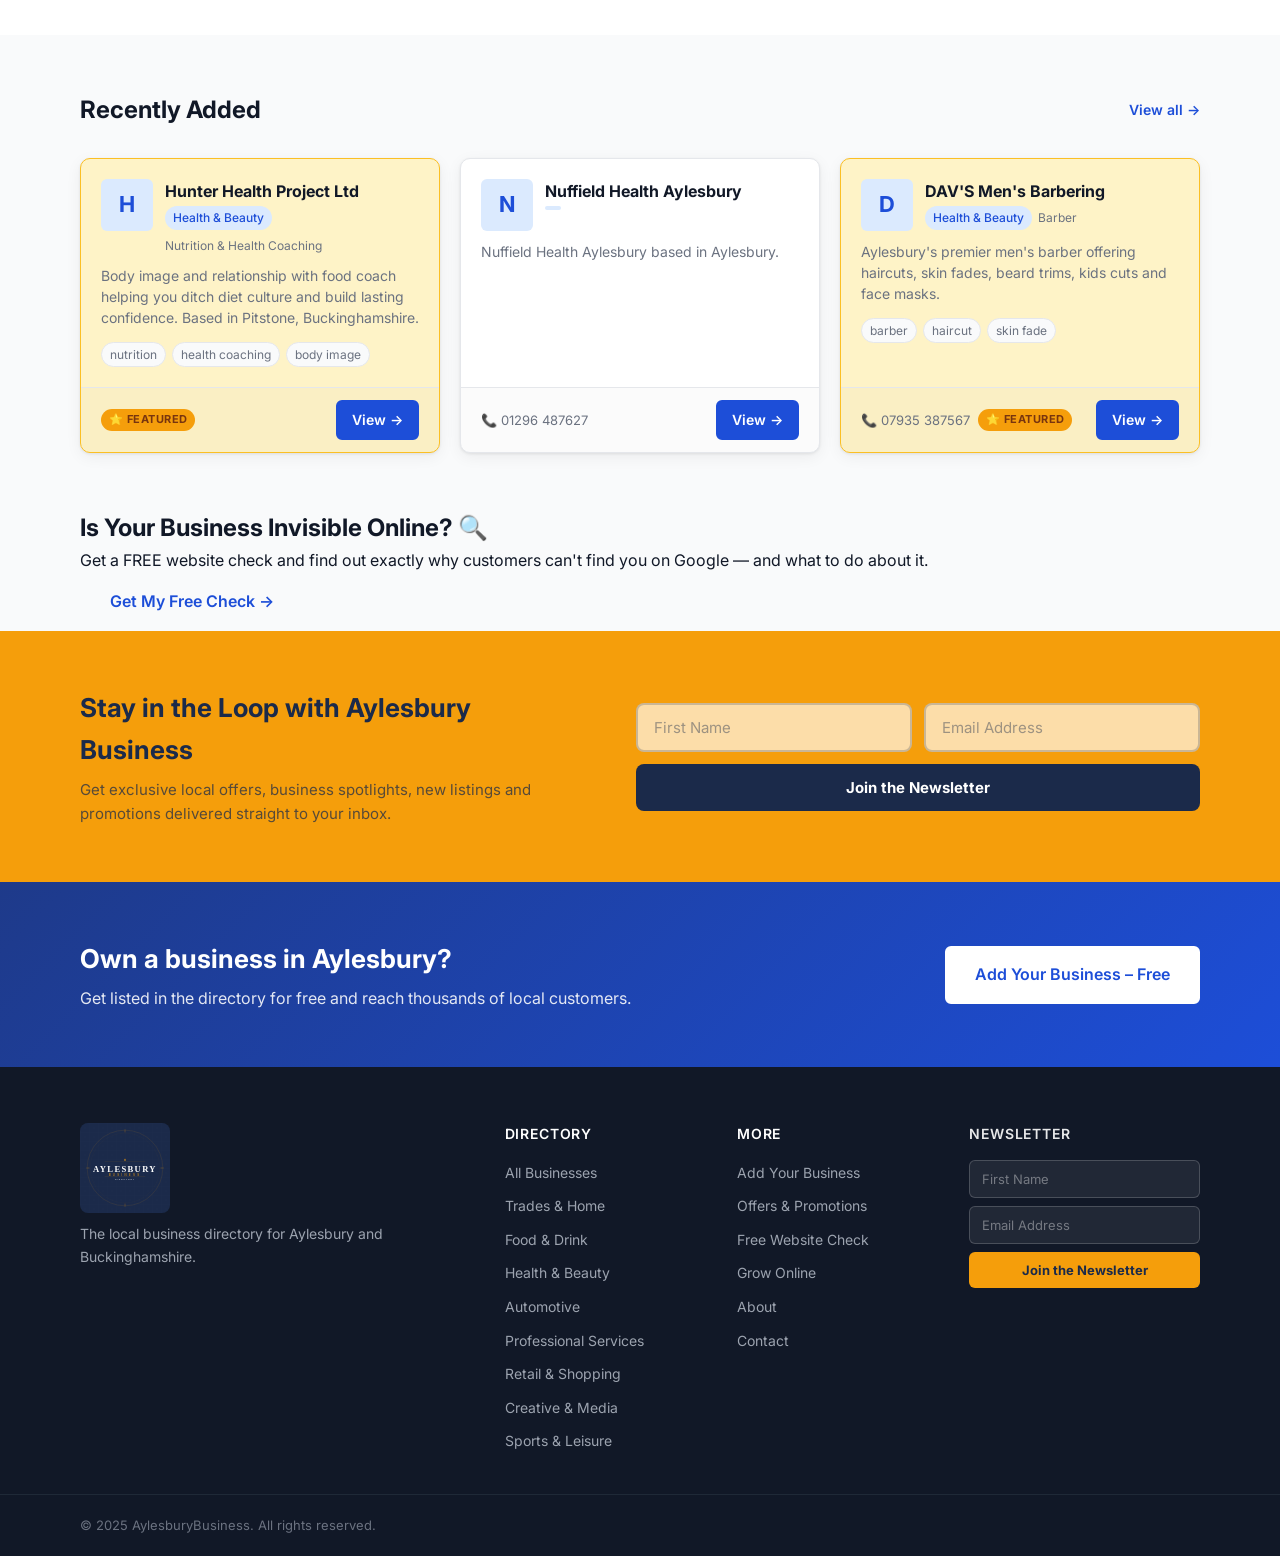
==== commit 72caaef7: "Add Free Website Check (SEO audit) page and site-wide integration - Created free-seo-audit.html with" ====
--- a/index.html
+++ b/index.html
@@ -22,6 +22,7 @@
         <a href="businesses.html" class="nav-link">All Businesses</a>
         <a href="#categories" class="nav-link">Categories</a>
         <a href="offers.html" class="nav-link">Offers</a>
+        <a href="free-seo-audit.html" class="nav-link">Free Website Check</a>
         <a href="grow.html" class="nav-link">Grow Online</a>
         <a href="add-listing.html" class="btn btn-primary btn-sm">Add Your Business</a>
       </nav>
@@ -168,6 +169,17 @@
     </div>
   </section>
 
+  <!-- SEO Audit Banner -->
+  <section class="seo-audit-banner">
+    <div class="container seo-audit-banner-inner">
+      <div>
+        <h2>Is Your Business Invisible Online? 🔍</h2>
+        <p>Get a FREE website check and find out exactly why customers can't find you on Google — and what to do about it.</p>
+      </div>
+      <a href="free-seo-audit.html" class="btn btn-navy btn-lg">Get My Free Check →</a>
+    </div>
+  </section>
+
   <!-- Newsletter -->
   <section class="newsletter-band">
     <div class="container newsletter-inner">
@@ -228,6 +240,7 @@
         <ul>
           <li><a href="add-listing.html">Add Your Business</a></li>
           <li><a href="offers.html">Offers &amp; Promotions</a></li>
+          <li><a href="free-seo-audit.html">Free Website Check</a></li>
           <li><a href="grow.html">Grow Online</a></li>
           <li><a href="about.html">About</a></li>
           <li><a href="contact.html">Contact</a></li>
--- a/css/style.css
+++ b/css/style.css
@@ -771,6 +771,8 @@
 .social-facebook:hover { background: #166fe5; color: white; }
 .social-instagram { background: linear-gradient(135deg, #e1306c, #f77737); color: white; }
 .social-instagram:hover { opacity: 0.9; color: white; }
+.social-tiktok { background: #010101; color: white; }
+.social-tiktok:hover { background: #333; color: white; }
 
 .listing-info-card {
   background: var(--color-white);
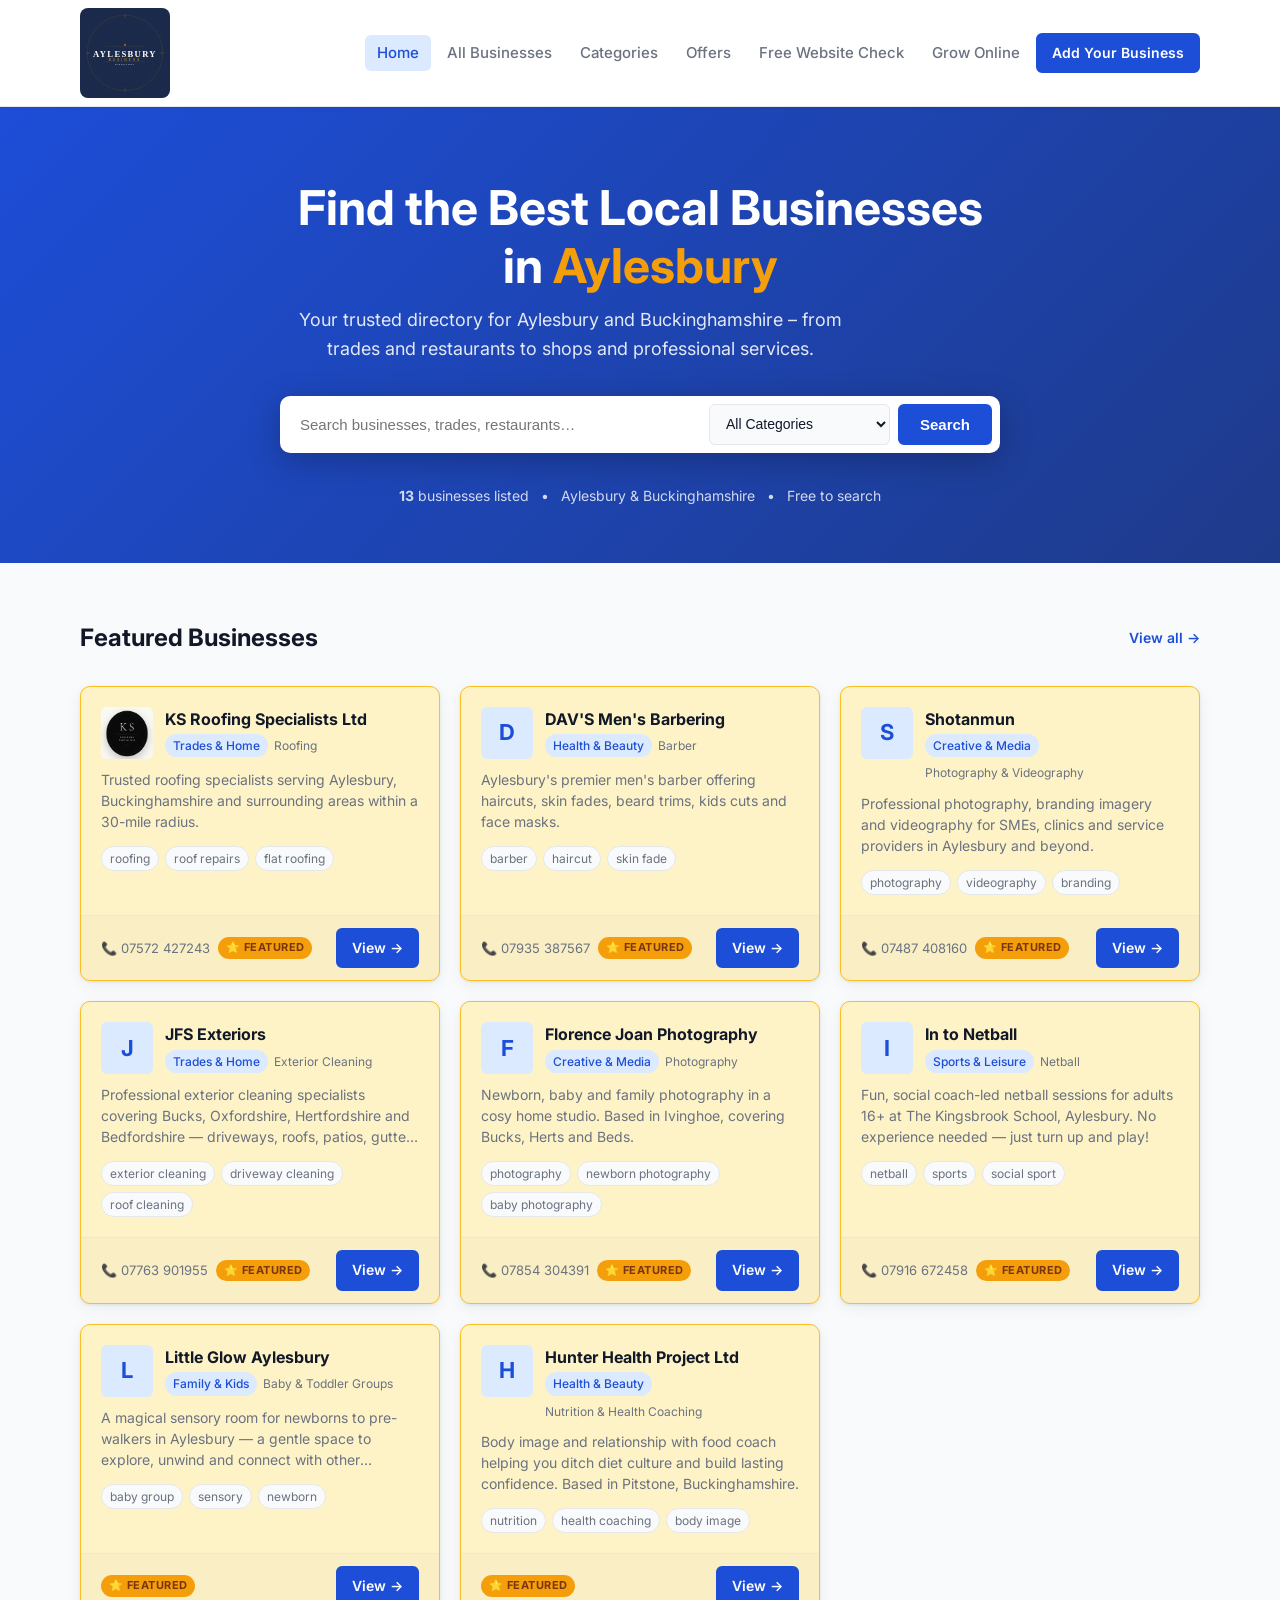
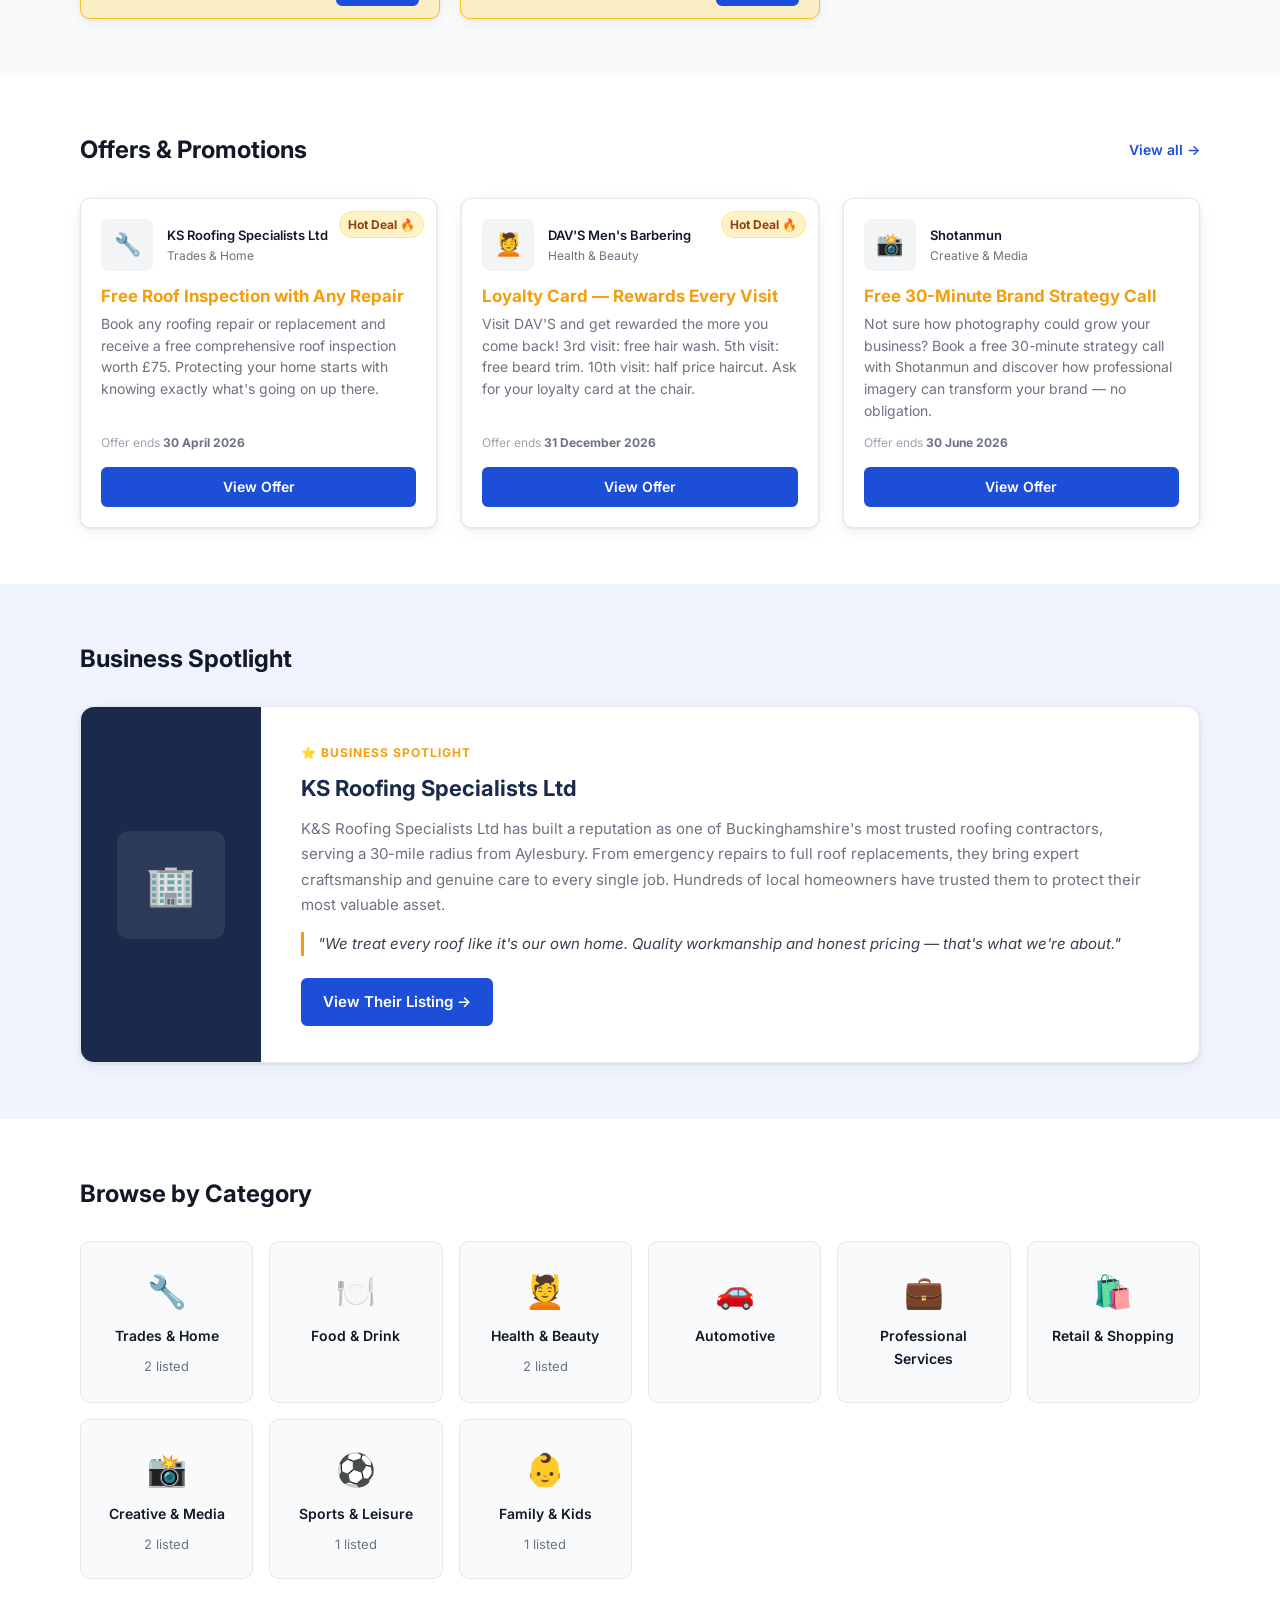
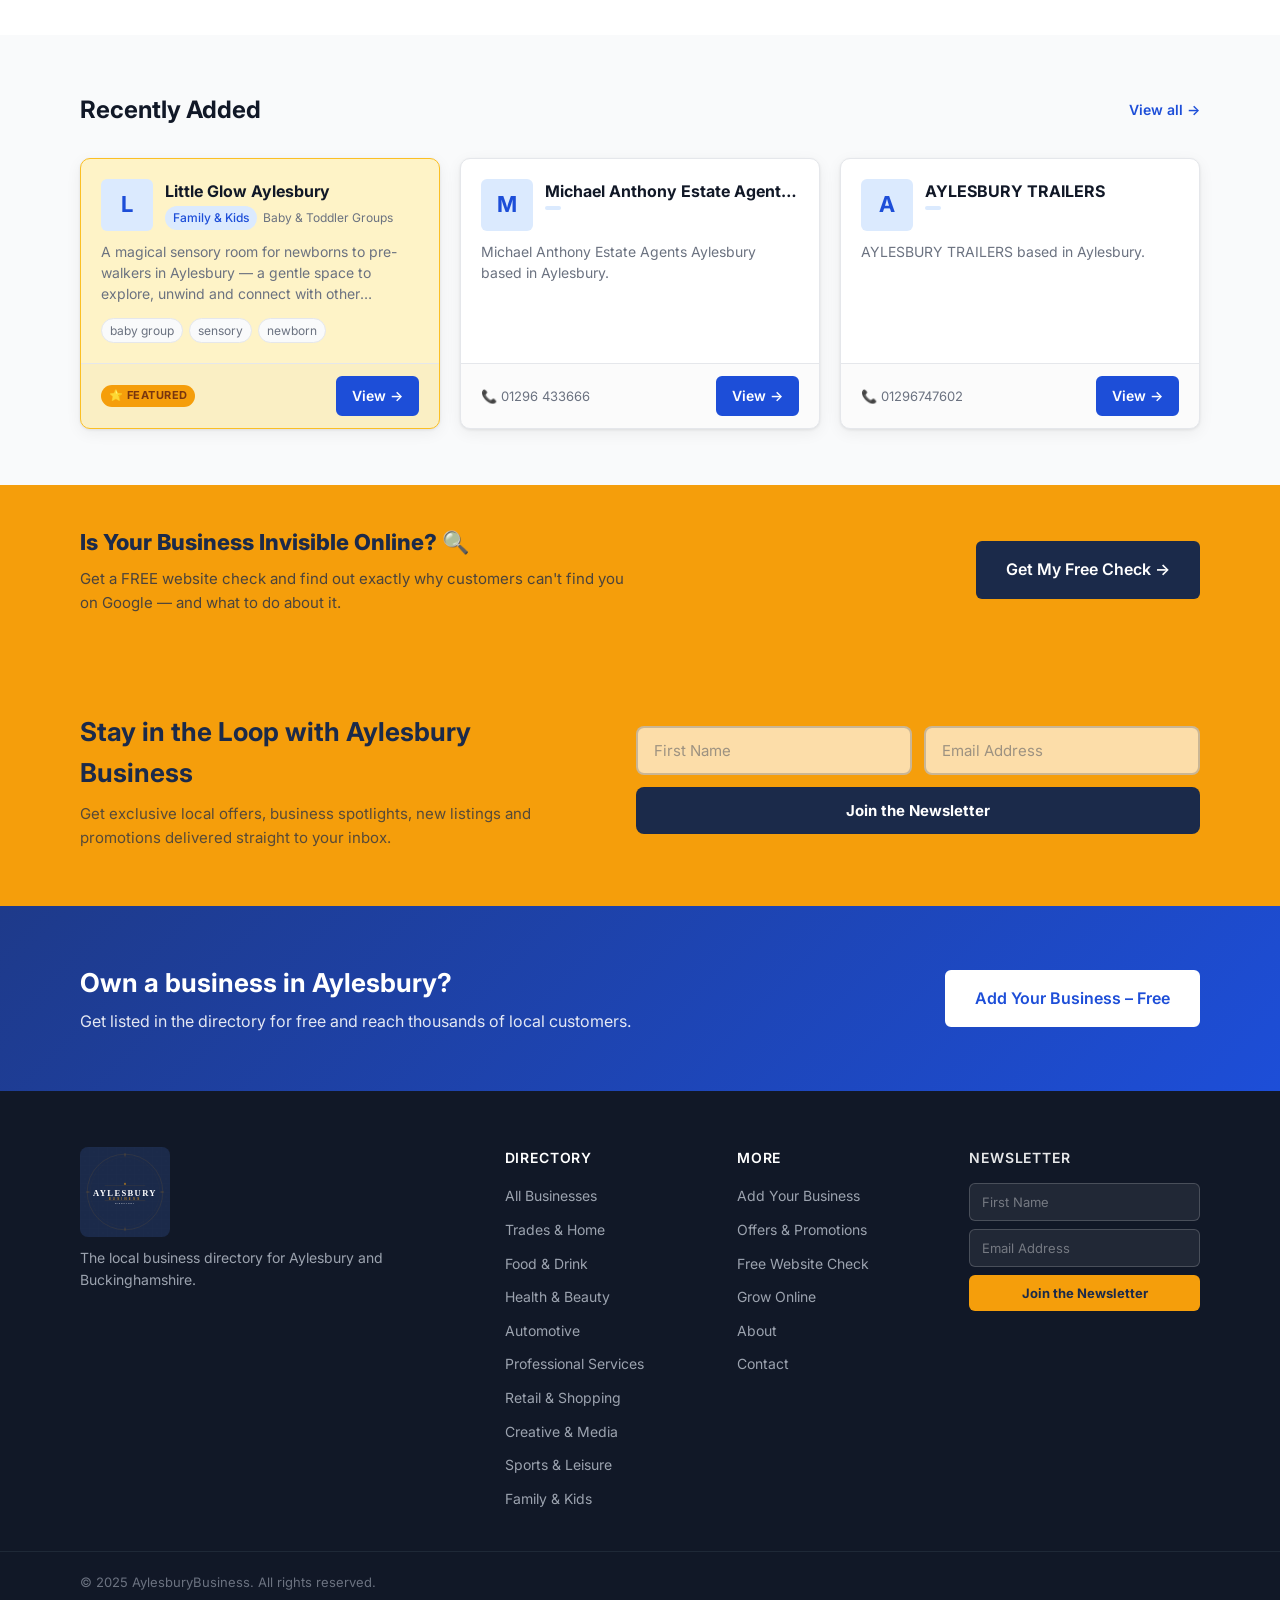
==== commit c244656c: "Add Little Glow Aylesbury as featured listing and new Family & Kids category https://claude.ai/code/" ====
--- a/index.html
+++ b/index.html
@@ -50,6 +50,7 @@
             <option value="retail">Retail &amp; Shopping</option>
             <option value="creative-media">Creative &amp; Media</option>
             <option value="sports-leisure">Sports &amp; Leisure</option>
+            <option value="family-kids">Family &amp; Kids</option>
           </select>
           <button type="submit" class="btn btn-primary search-btn">Search</button>
         </form>
@@ -149,6 +150,11 @@
           <span class="cat-icon">⚽</span>
           <span class="cat-name">Sports &amp; Leisure</span>
           <span class="cat-count" data-cat="sports-leisure">–</span>
+        </a>
+        <a href="businesses.html?category=family-kids" class="category-card">
+          <span class="cat-icon">👶</span>
+          <span class="cat-name">Family &amp; Kids</span>
+          <span class="cat-count" data-cat="family-kids">–</span>
         </a>
       </div>
     </div>
@@ -233,6 +239,7 @@
           <li><a href="businesses.html?category=retail">Retail &amp; Shopping</a></li>
           <li><a href="businesses.html?category=creative-media">Creative &amp; Media</a></li>
           <li><a href="businesses.html?category=sports-leisure">Sports &amp; Leisure</a></li>
+          <li><a href="businesses.html?category=family-kids">Family &amp; Kids</a></li>
         </ul>
       </div>
       <div class="footer-links">
--- a/css/style.css
+++ b/css/style.css
@@ -1394,6 +1394,151 @@
 }
 
 /* ============================================================
+   SEO Audit Banner (appears above footer on every page)
+   ============================================================ */
+.seo-audit-banner {
+  background: #F59E0B;
+  padding: 40px 0;
+}
+.seo-audit-banner-inner {
+  display: flex;
+  align-items: center;
+  justify-content: space-between;
+  gap: 32px;
+}
+.seo-audit-banner h2 {
+  font-size: 22px;
+  font-weight: 800;
+  color: #1B2A4A;
+  margin-bottom: 6px;
+}
+.seo-audit-banner p {
+  color: rgba(27,42,74,.78);
+  font-size: 15px;
+  max-width: 560px;
+}
+.btn-navy {
+  background: #1B2A4A;
+  color: #fff;
+  white-space: nowrap;
+  flex-shrink: 0;
+}
+.btn-navy:hover { background: #152038; color: #fff; }
+@media (max-width: 700px) {
+  .seo-audit-banner-inner { flex-direction: column; text-align: center; }
+  .seo-audit-banner h2 { font-size: 19px; }
+}
+
+/* ============================================================
+   Free SEO Audit page
+   ============================================================ */
+.audit-hero { background: #1B2A4A; padding: 64px 0 56px; }
+.audit-hero h1 { font-size: 38px; font-weight: 800; color: #fff; margin-bottom: 14px; line-height: 1.2; max-width: 700px; }
+.audit-hero p { color: rgba(255,255,255,.75); font-size: 18px; max-width: 620px; line-height: 1.6; }
+.audit-hero-badges { display: flex; gap: 16px; flex-wrap: wrap; margin-top: 24px; }
+.audit-badge { background: rgba(245,158,11,.18); border: 1px solid rgba(245,158,11,.4); color: #F59E0B; font-size: 13px; font-weight: 600; padding: 6px 14px; border-radius: 20px; }
+
+.audit-explainer { padding: 64px 0; background: #fff; }
+.audit-explainer-inner { display: grid; grid-template-columns: 1fr 1fr; gap: 56px; align-items: center; }
+.audit-explainer h2 { font-size: 26px; font-weight: 700; color: #1B2A4A; margin-bottom: 18px; }
+.audit-explainer p { color: var(--color-text-muted); font-size: 15px; line-height: 1.75; margin-bottom: 14px; }
+.audit-explainer-visual { background: #1B2A4A; border-radius: 16px; padding: 36px; text-align: center; }
+.audit-search-mock { background: #fff; border-radius: 8px; padding: 16px 18px; margin-bottom: 16px; }
+.audit-search-bar { background: #f3f4f6; border-radius: 6px; padding: 10px 14px; font-size: 14px; color: #374151; margin-bottom: 14px; text-align: left; }
+.audit-result { padding: 10px 0; border-bottom: 1px solid #f3f4f6; text-align: left; }
+.audit-result:last-child { border-bottom: none; }
+.audit-result-title { font-size: 14px; font-weight: 600; color: #1a0dab; }
+.audit-result-url { font-size: 12px; color: #006621; margin-bottom: 2px; }
+.audit-result-desc { font-size: 12px; color: #545454; }
+.audit-result.you { background: rgba(245,158,11,.08); border-radius: 6px; padding: 10px; border: 1.5px solid #F59E0B; }
+.audit-result.you .audit-result-title { color: #F59E0B; }
+.audit-missing { background: rgba(239,68,68,.1); border: 1.5px dashed rgba(239,68,68,.5); border-radius: 6px; padding: 12px; text-align: center; color: #ef4444; font-size: 13px; font-weight: 600; }
+.audit-visual-caption { color: rgba(255,255,255,.6); font-size: 13px; margin-top: 12px; }
+
+.audit-includes { padding: 64px 0; background: #f8faff; }
+.audit-includes h2 { font-size: 28px; font-weight: 700; color: #1B2A4A; text-align: center; margin-bottom: 40px; }
+.audit-grid { display: grid; grid-template-columns: repeat(3, 1fr); gap: 24px; }
+.audit-card { background: #fff; border: 1px solid var(--color-border); border-radius: 12px; padding: 28px 24px; box-shadow: var(--shadow); }
+.audit-card-icon { font-size: 32px; margin-bottom: 12px; }
+.audit-card h3 { font-size: 16px; font-weight: 700; color: #1B2A4A; margin-bottom: 8px; }
+.audit-card p { font-size: 14px; color: var(--color-text-muted); line-height: 1.6; }
+
+.audit-testimonials { padding: 64px 0; background: #1B2A4A; }
+.audit-testimonials h2 { font-size: 28px; font-weight: 700; color: #fff; text-align: center; margin-bottom: 36px; }
+.audit-testimonial-grid { display: grid; grid-template-columns: 1fr 1fr; gap: 24px; }
+.audit-testimonial-card { background: rgba(255,255,255,.06); border: 1px solid rgba(255,255,255,.12); border-radius: 12px; padding: 28px; }
+.audit-testimonial-card .stars { color: #F59E0B; font-size: 18px; margin-bottom: 12px; }
+.audit-testimonial-card blockquote { color: rgba(255,255,255,.88); font-size: 15px; line-height: 1.7; font-style: italic; margin-bottom: 16px; }
+.audit-testimonial-card .attrib { color: #F59E0B; font-weight: 700; font-size: 14px; }
+.audit-testimonial-card .attrib span { color: rgba(255,255,255,.55); font-weight: 400; }
+
+.audit-form-section { padding: 64px 0; background: #fff; }
+.audit-form-wrap { max-width: 680px; margin: 0 auto; }
+.audit-form-section h2 { font-size: 28px; font-weight: 700; color: #1B2A4A; text-align: center; margin-bottom: 8px; }
+.audit-form-section .audit-form-sub { text-align: center; color: var(--color-text-muted); font-size: 15px; margin-bottom: 36px; }
+.audit-form { display: flex; flex-direction: column; gap: 16px; background: #f8faff; border: 1px solid var(--color-border); border-radius: 16px; padding: 36px; }
+.audit-form .form-group label { font-weight: 600; font-size: 14px; color: #1B2A4A; display: block; margin-bottom: 6px; }
+.audit-form .field-hint { font-size: 12px; color: var(--color-text-muted); margin-top: 4px; }
+.audit-form input[type="text"],
+.audit-form input[type="email"],
+.audit-form input[type="tel"],
+.audit-form input[type="url"],
+.audit-form select,
+.audit-form textarea {
+  width: 100%;
+  padding: 12px 14px;
+  border: 2px solid var(--color-border);
+  border-radius: 8px;
+  font-size: 15px;
+  font-family: var(--font);
+  color: var(--color-text);
+  outline: none;
+  transition: border-color .2s;
+  background: #fff;
+}
+.audit-form input:focus,
+.audit-form select:focus,
+.audit-form textarea:focus { border-color: #1B2A4A; }
+.audit-form textarea { min-height: 100px; resize: vertical; }
+.audit-checkbox-group { display: flex; flex-direction: column; gap: 10px; }
+.audit-checkbox-label { display: flex; align-items: center; gap: 10px; font-size: 14px; color: var(--color-text); cursor: pointer; }
+.audit-checkbox-label input[type="checkbox"] { width: 18px; height: 18px; accent-color: #1B2A4A; cursor: pointer; flex-shrink: 0; }
+.audit-submit {
+  background: #1B2A4A;
+  color: #fff;
+  border: none;
+  padding: 16px 32px;
+  border-radius: 10px;
+  font-size: 17px;
+  font-weight: 700;
+  cursor: pointer;
+  font-family: var(--font);
+  transition: background .2s, transform .1s;
+  width: 100%;
+  margin-top: 8px;
+}
+.audit-submit:hover { background: #152038; transform: translateY(-1px); }
+.audit-confirm { display: none; background: #d1fae5; border: 2px solid #6ee7b7; border-radius: 12px; padding: 24px; text-align: center; }
+.audit-confirm.visible { display: block; }
+.audit-confirm h3 { color: #065f46; font-size: 20px; font-weight: 700; margin-bottom: 8px; }
+.audit-confirm p { color: #047857; font-size: 15px; line-height: 1.6; }
+
+.audit-bottom-cta { background: #F59E0B; padding: 64px 0; text-align: center; }
+.audit-bottom-cta h2 { font-size: 28px; font-weight: 800; color: #1B2A4A; margin-bottom: 14px; }
+.audit-bottom-cta p { color: rgba(27,42,74,.78); font-size: 16px; max-width: 580px; margin: 0 auto 28px; line-height: 1.65; }
+
+@media (max-width: 900px) {
+  .audit-explainer-inner { grid-template-columns: 1fr; }
+  .audit-grid { grid-template-columns: 1fr 1fr; }
+  .audit-testimonial-grid { grid-template-columns: 1fr; }
+}
+@media (max-width: 600px) {
+  .audit-hero h1 { font-size: 26px; }
+  .audit-grid { grid-template-columns: 1fr; }
+  .audit-form { padding: 24px 18px; }
+}
+
+/* ============================================================
    About / Contact pages
    ============================================================ */
 .content-page { padding: 48px 0 80px; }
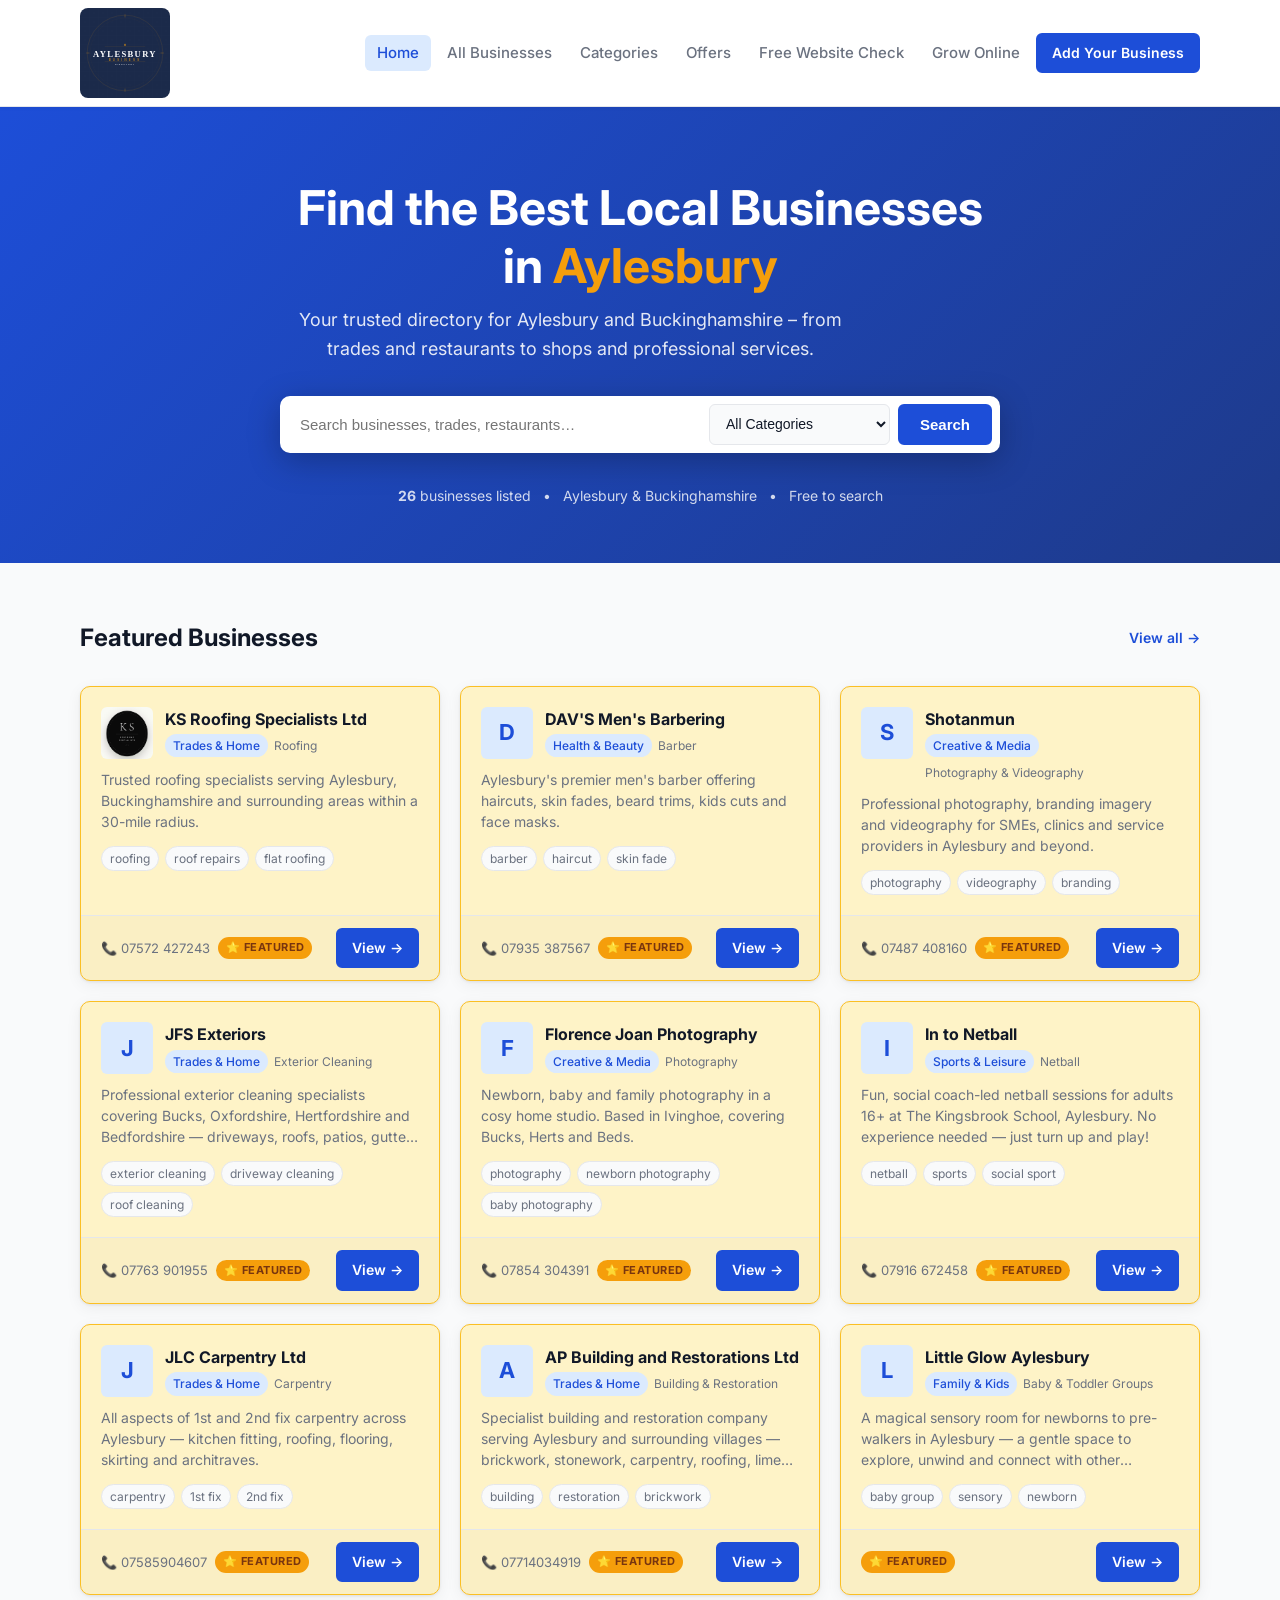
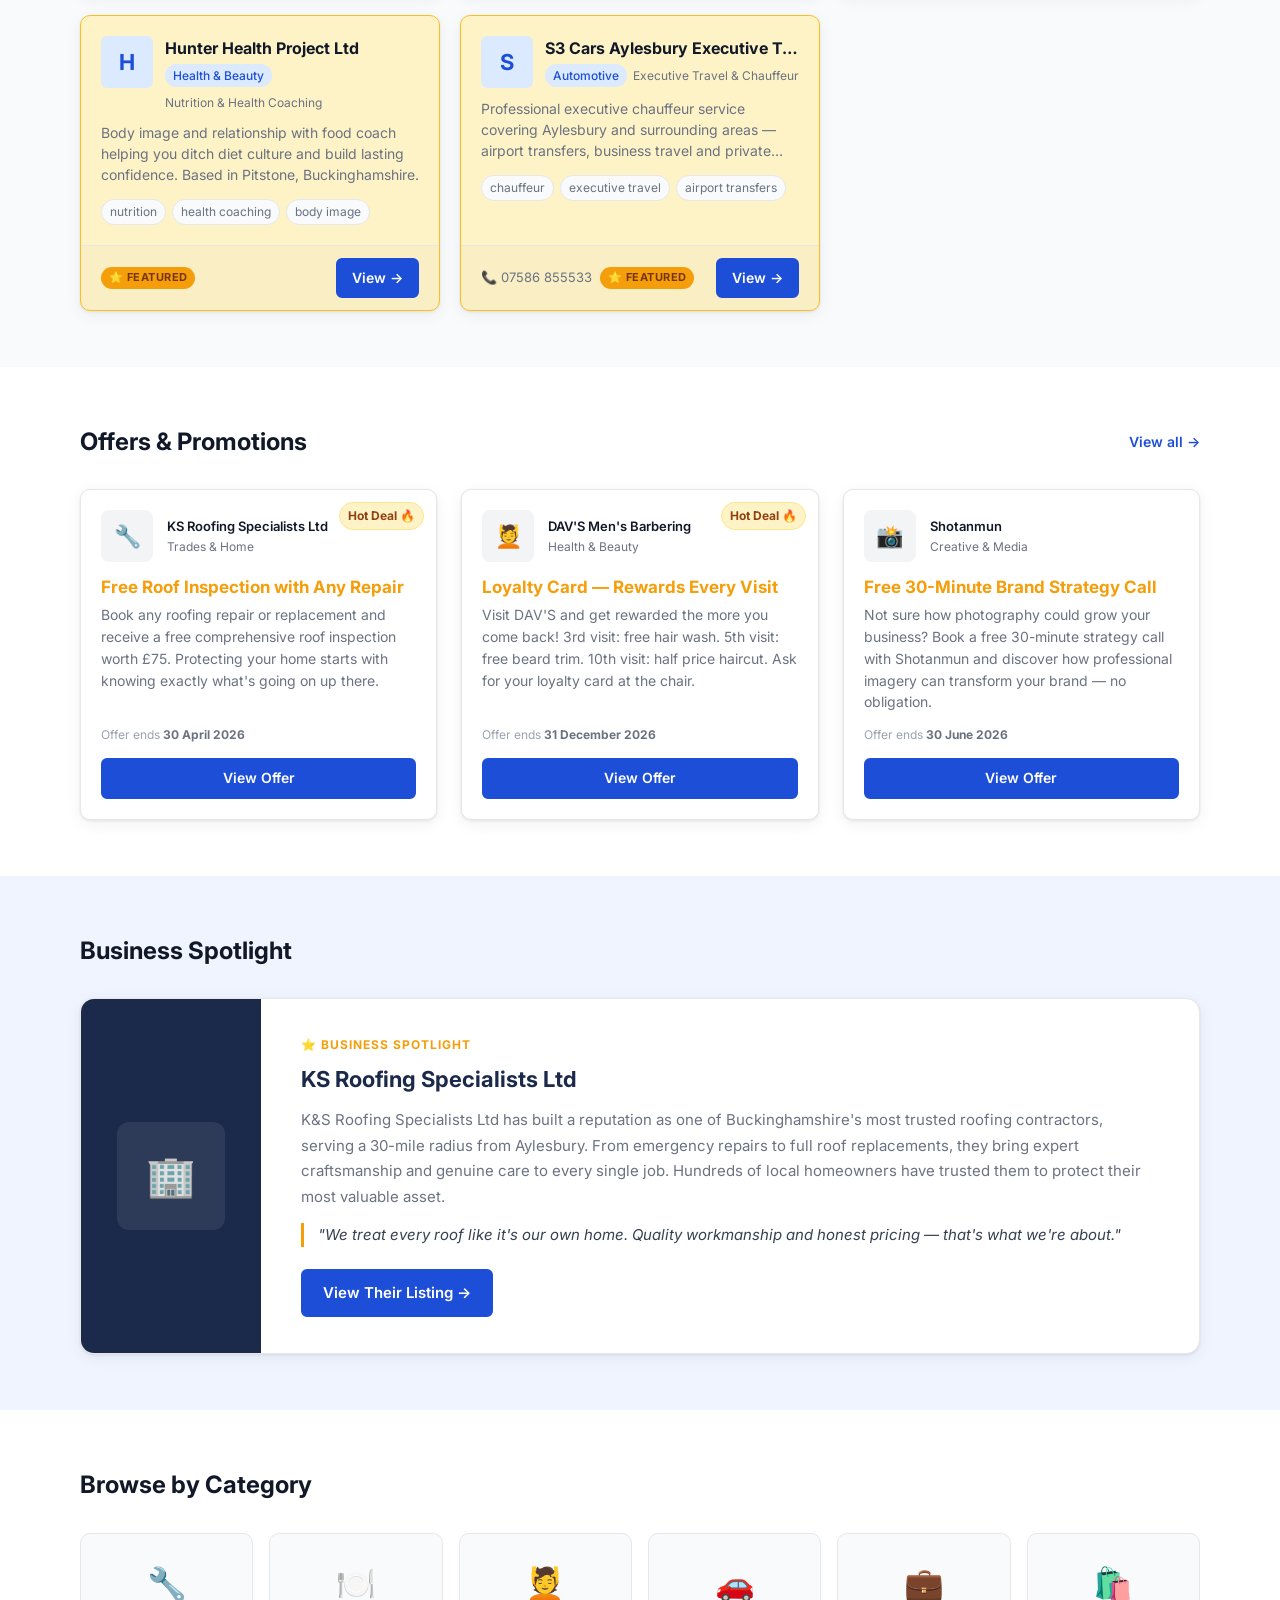
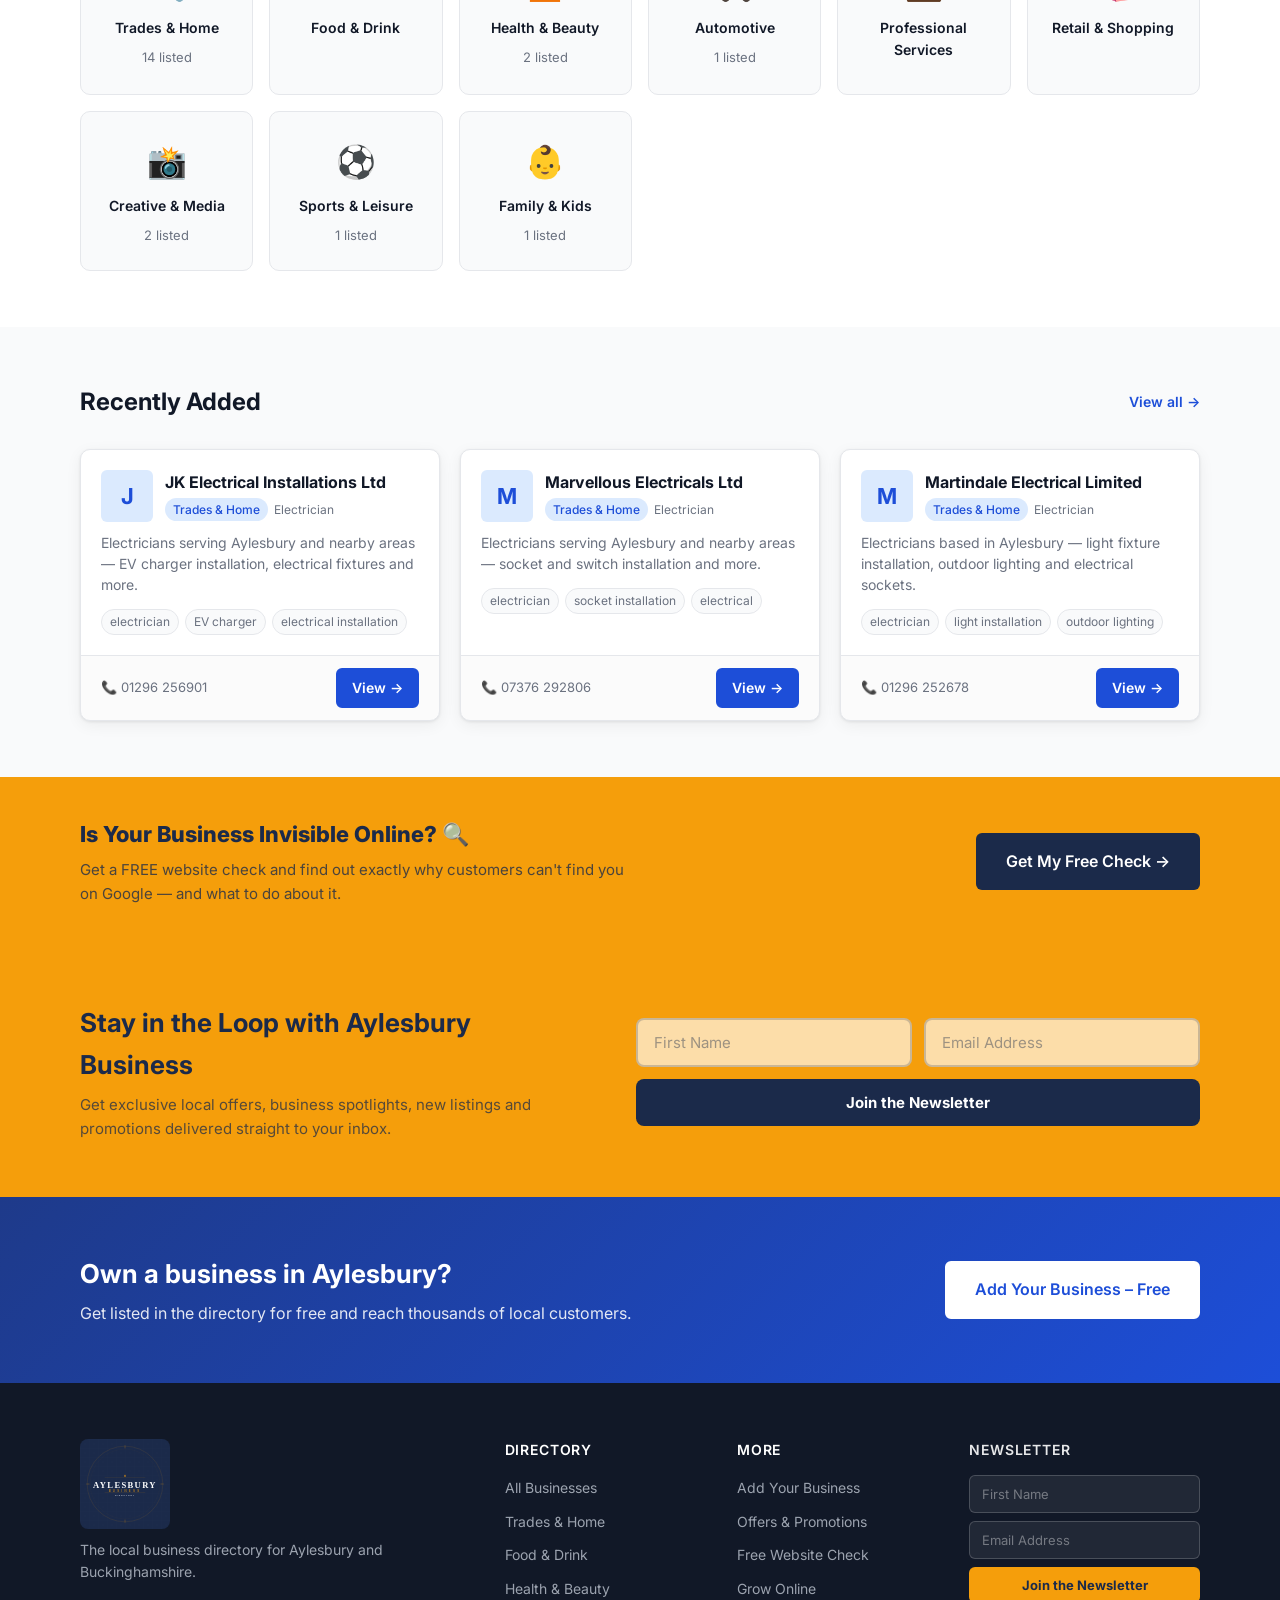
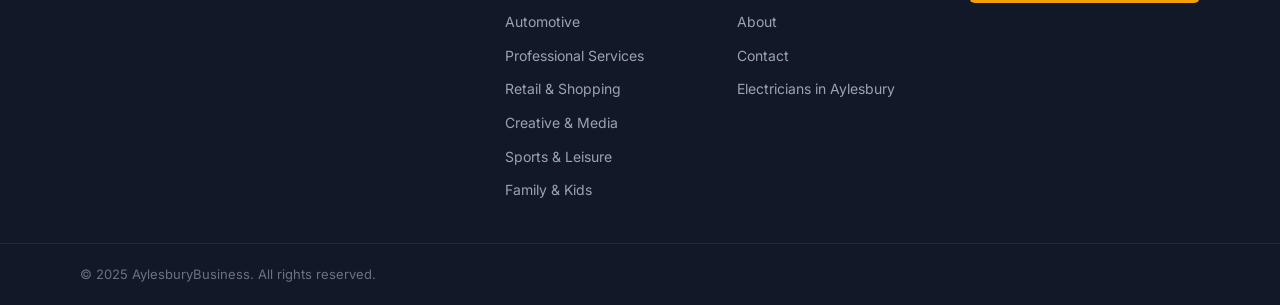
==== commit d7b23df3: "Link electricians-aylesbury page from footer, sitemap, and businesses sidebar https://claude.ai/code" ====
--- a/index.html
+++ b/index.html
@@ -251,6 +251,7 @@
           <li><a href="grow.html">Grow Online</a></li>
           <li><a href="about.html">About</a></li>
           <li><a href="contact.html">Contact</a></li>
+          <li><a href="electricians-aylesbury.html">Electricians in Aylesbury</a></li>
         </ul>
       </div>
       <div class="footer-newsletter">
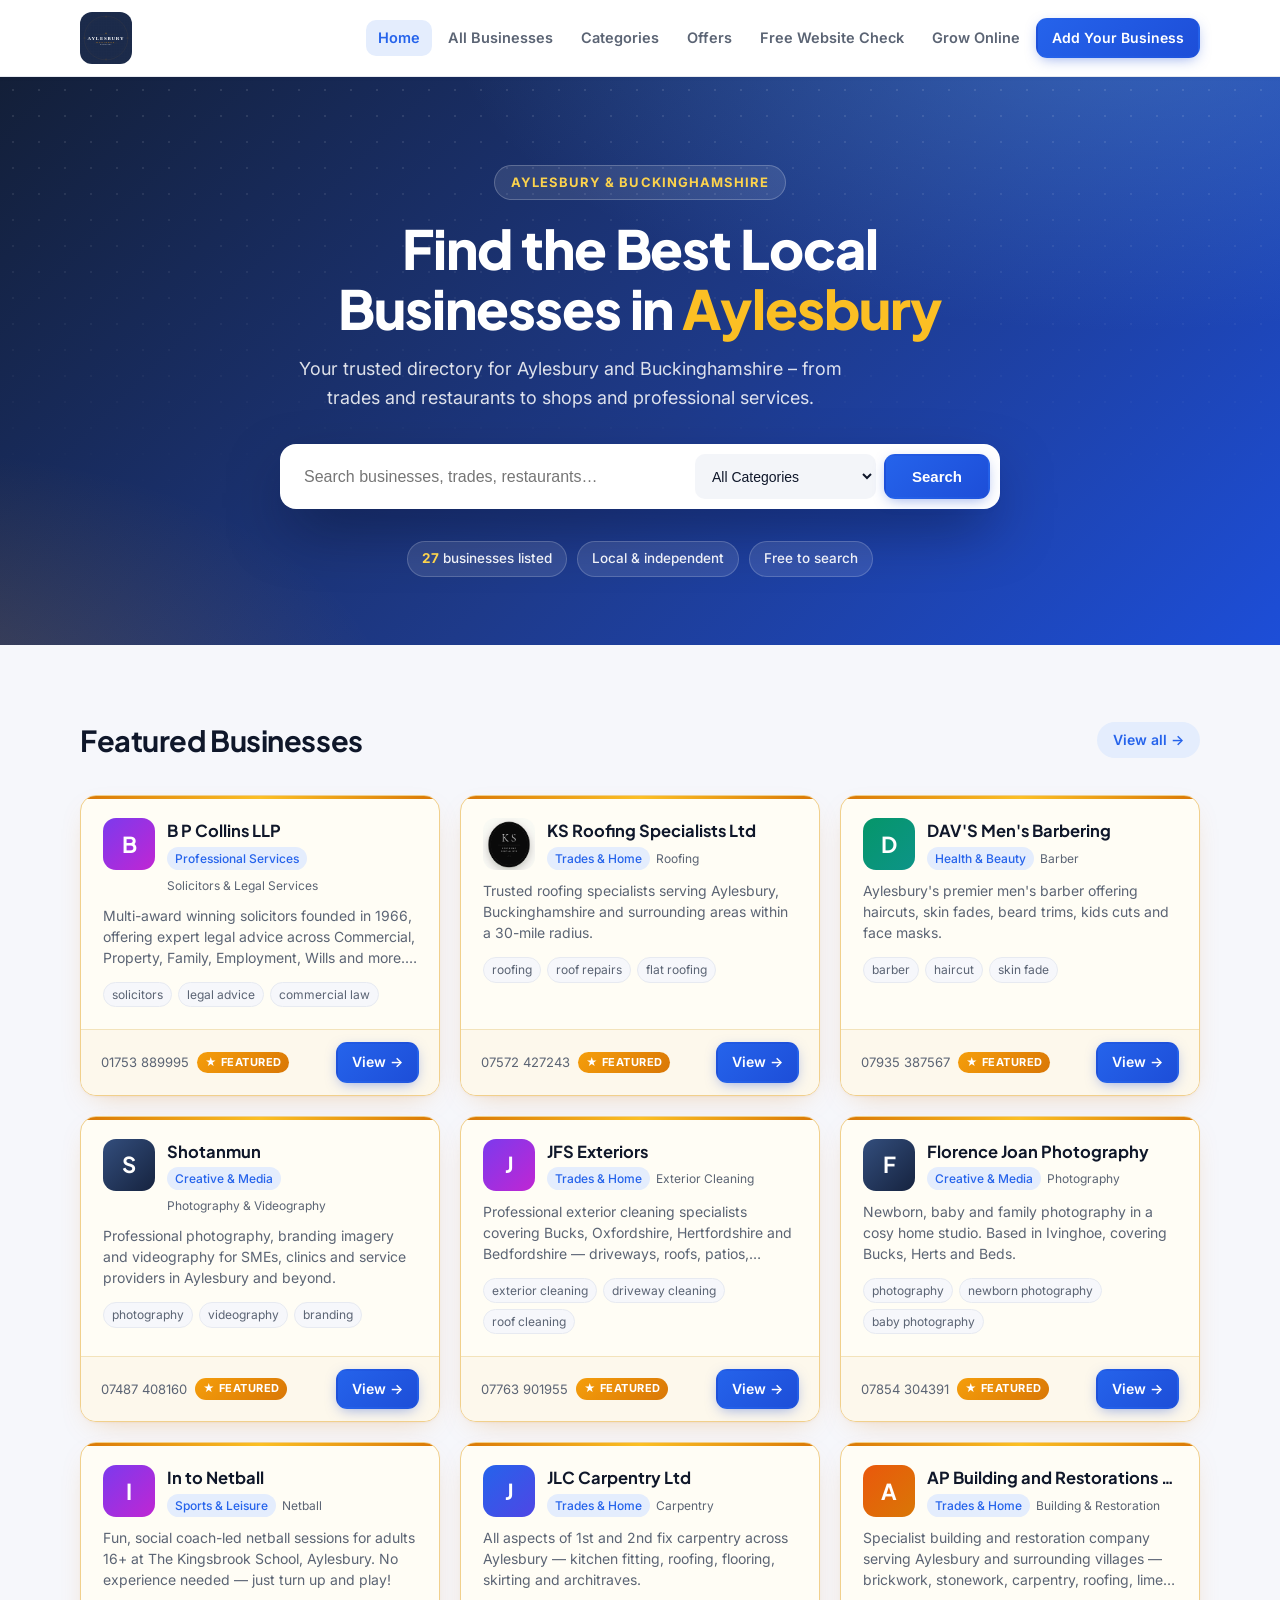
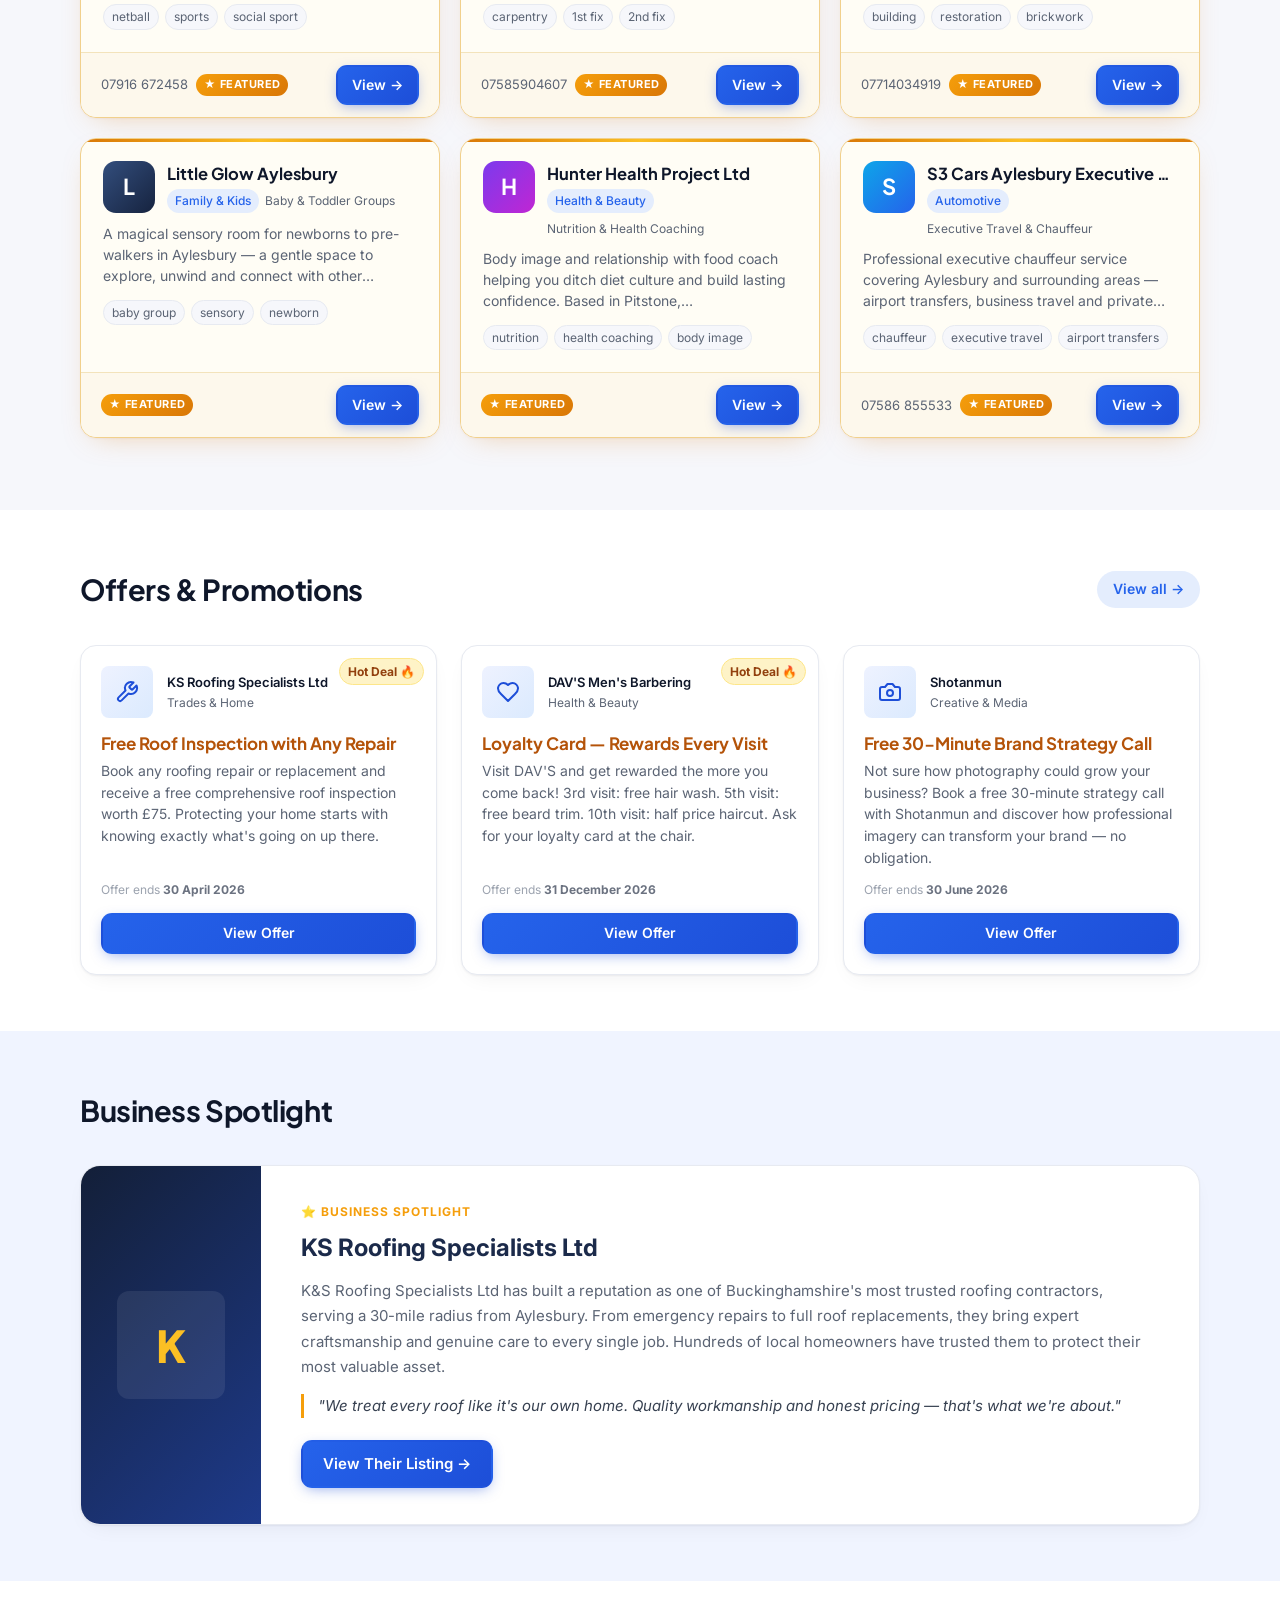
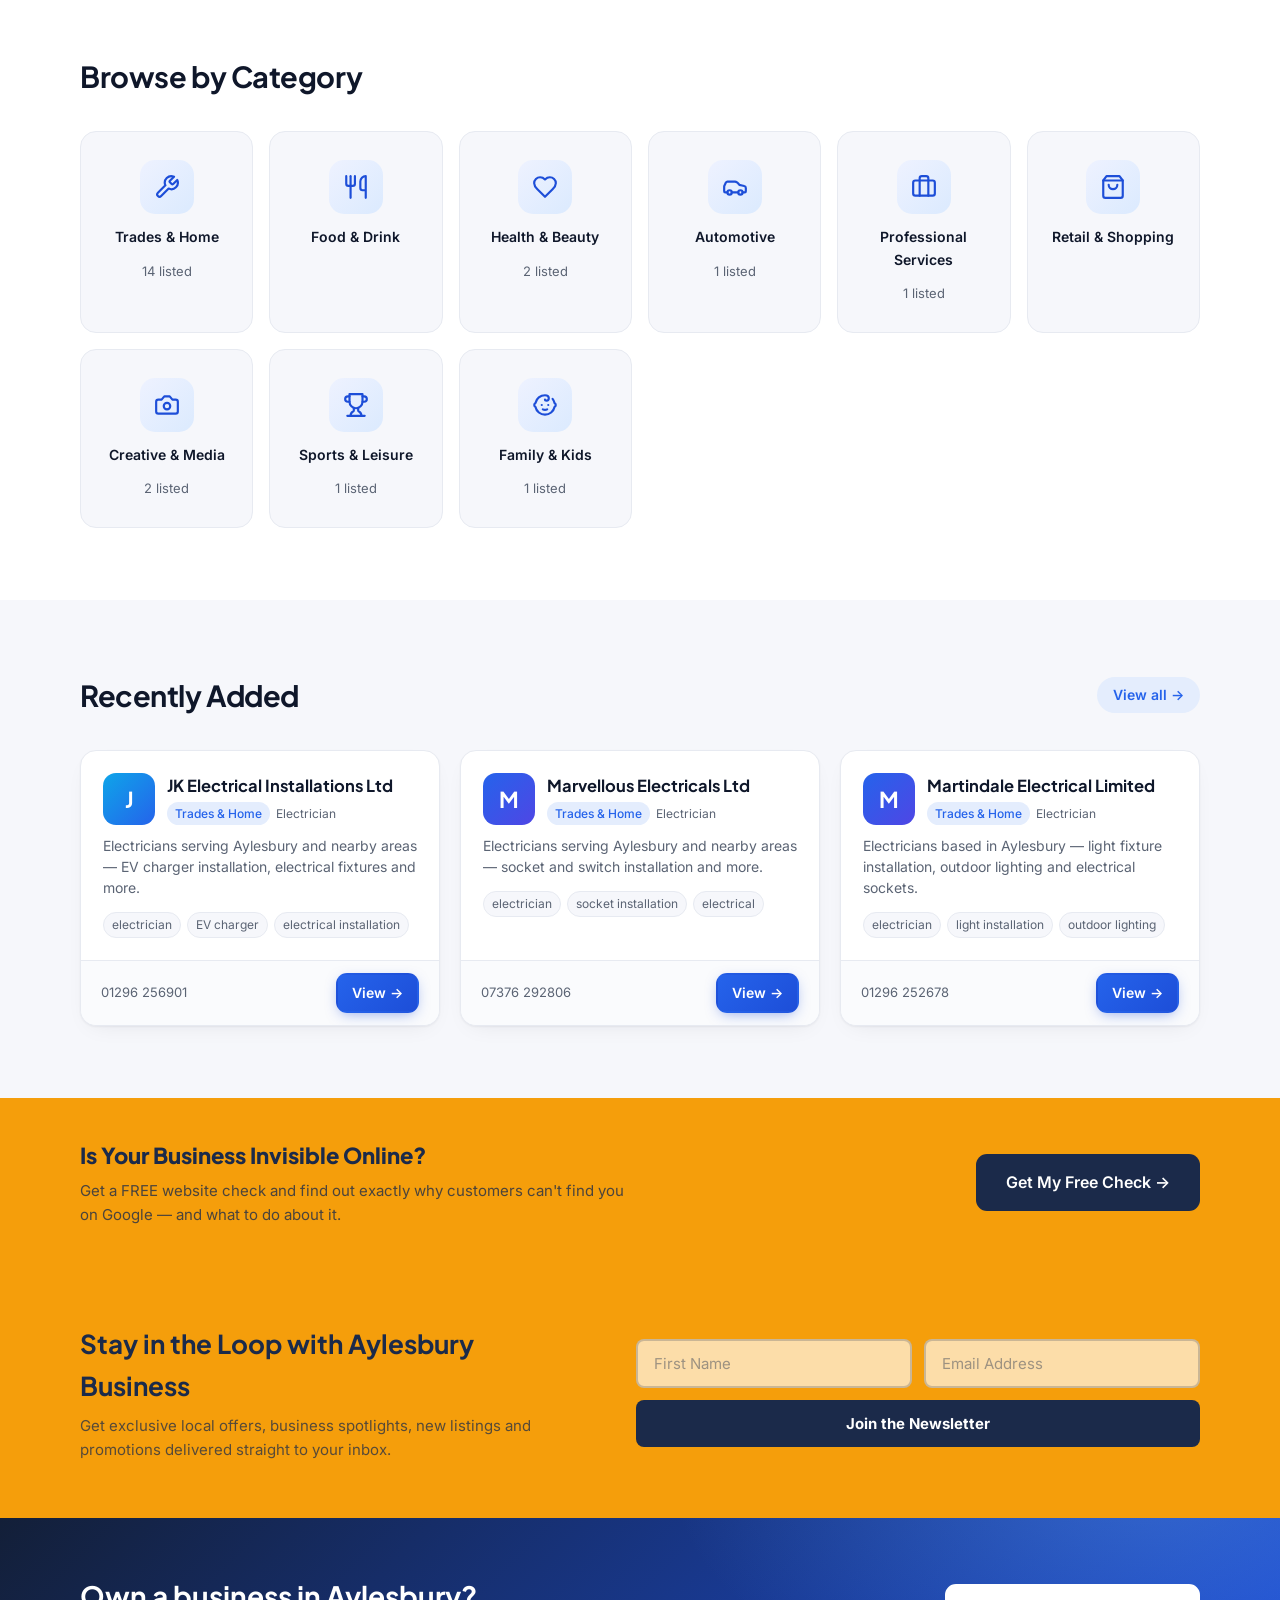
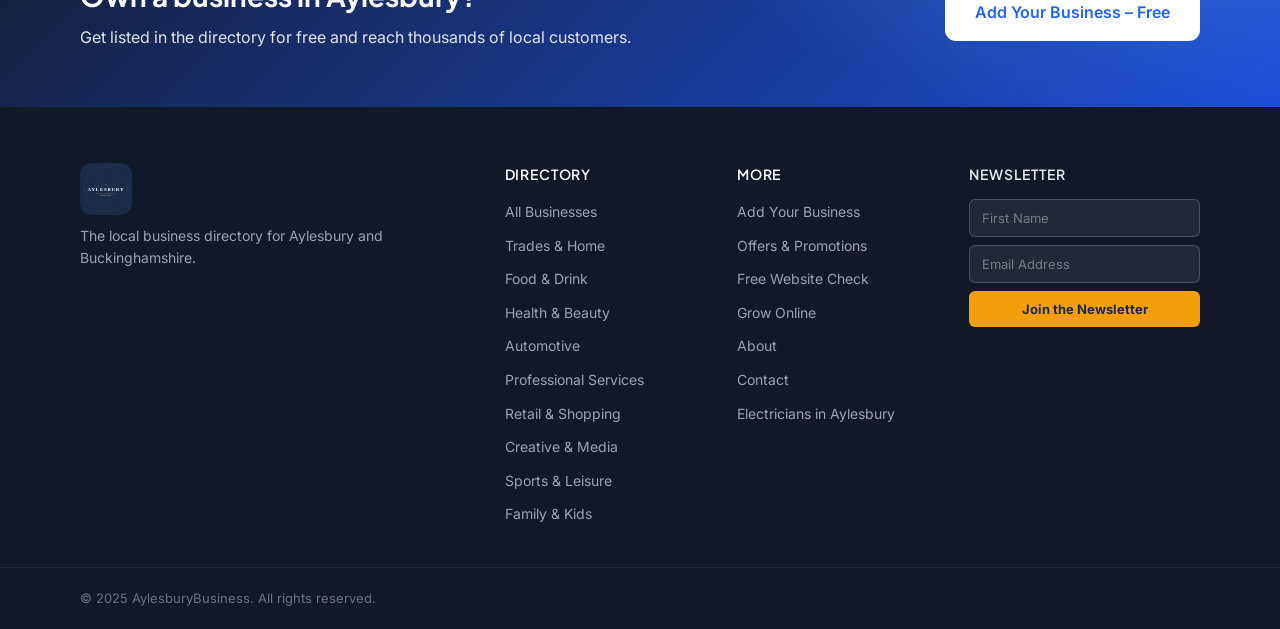
==== commit 8a29b0f0: "Restyle the directory: refined design system, SVG icons, calmer featured cards - New design tokens: " ====
--- a/index.html
+++ b/index.html
@@ -7,7 +7,7 @@
   <meta name="description" content="Discover the best local businesses in Aylesbury, Buckinghamshire. Search trades, restaurants, shops, health & beauty, automotive and professional services." />
   <link rel="stylesheet" href="css/style.css" />
   <link rel="preconnect" href="https://fonts.googleapis.com" />
-  <link href="https://fonts.googleapis.com/css2?family=Inter:wght@400;500;600;700&display=swap" rel="stylesheet" />
+  <link href="https://fonts.googleapis.com/css2?family=Inter:wght@400;500;600;700&family=Plus+Jakarta+Sans:wght@600;700;800&display=swap" rel="stylesheet" />
 </head>
 <body>
 
@@ -34,6 +34,7 @@
   <section class="hero">
     <div class="container hero-inner">
       <div class="hero-text">
+        <span class="hero-eyebrow">Aylesbury &amp; Buckinghamshire</span>
         <h1>Find the Best Local Businesses in <span class="highlight">Aylesbury</span></h1>
         <p class="hero-subtitle">Your trusted directory for Aylesbury and Buckinghamshire – from trades and restaurants to shops and professional services.</p>
       </div>
@@ -56,11 +57,9 @@
         </form>
       </div>
       <div class="hero-stats">
-        <span><strong id="total-count">–</strong> businesses listed</span>
-        <span>•</span>
-        <span>Aylesbury &amp; Buckinghamshire</span>
-        <span>•</span>
-        <span>Free to search</span>
+        <span class="hero-chip"><strong id="total-count">–</strong> businesses listed</span>
+        <span class="hero-chip">Local &amp; independent</span>
+        <span class="hero-chip">Free to search</span>
       </div>
     </div>
   </section>
@@ -112,47 +111,47 @@
       </div>
       <div class="category-grid">
         <a href="businesses.html?category=trades" class="category-card">
-          <span class="cat-icon">🔧</span>
+          <span class="cat-icon" data-icon="trades"></span>
           <span class="cat-name">Trades &amp; Home</span>
           <span class="cat-count" data-cat="trades">–</span>
         </a>
         <a href="businesses.html?category=food-drink" class="category-card">
-          <span class="cat-icon">🍽️</span>
+          <span class="cat-icon" data-icon="food-drink"></span>
           <span class="cat-name">Food &amp; Drink</span>
           <span class="cat-count" data-cat="food-drink">–</span>
         </a>
         <a href="businesses.html?category=health-beauty" class="category-card">
-          <span class="cat-icon">💆</span>
+          <span class="cat-icon" data-icon="health-beauty"></span>
           <span class="cat-name">Health &amp; Beauty</span>
           <span class="cat-count" data-cat="health-beauty">–</span>
         </a>
         <a href="businesses.html?category=automotive" class="category-card">
-          <span class="cat-icon">🚗</span>
+          <span class="cat-icon" data-icon="automotive"></span>
           <span class="cat-name">Automotive</span>
           <span class="cat-count" data-cat="automotive">–</span>
         </a>
         <a href="businesses.html?category=professional-services" class="category-card">
-          <span class="cat-icon">💼</span>
+          <span class="cat-icon" data-icon="professional-services"></span>
           <span class="cat-name">Professional Services</span>
           <span class="cat-count" data-cat="professional-services">–</span>
         </a>
         <a href="businesses.html?category=retail" class="category-card">
-          <span class="cat-icon">🛍️</span>
+          <span class="cat-icon" data-icon="retail"></span>
           <span class="cat-name">Retail &amp; Shopping</span>
           <span class="cat-count" data-cat="retail">–</span>
         </a>
         <a href="businesses.html?category=creative-media" class="category-card">
-          <span class="cat-icon">📸</span>
+          <span class="cat-icon" data-icon="creative-media"></span>
           <span class="cat-name">Creative &amp; Media</span>
           <span class="cat-count" data-cat="creative-media">–</span>
         </a>
         <a href="businesses.html?category=sports-leisure" class="category-card">
-          <span class="cat-icon">⚽</span>
+          <span class="cat-icon" data-icon="sports-leisure"></span>
           <span class="cat-name">Sports &amp; Leisure</span>
           <span class="cat-count" data-cat="sports-leisure">–</span>
         </a>
         <a href="businesses.html?category=family-kids" class="category-card">
-          <span class="cat-icon">👶</span>
+          <span class="cat-icon" data-icon="family-kids"></span>
           <span class="cat-name">Family &amp; Kids</span>
           <span class="cat-count" data-cat="family-kids">–</span>
         </a>
@@ -179,7 +178,7 @@
   <section class="seo-audit-banner">
     <div class="container seo-audit-banner-inner">
       <div>
-        <h2>Is Your Business Invisible Online? 🔍</h2>
+        <h2>Is Your Business Invisible Online?</h2>
         <p>Get a FREE website check and find out exactly why customers can't find you on Google — and what to do about it.</p>
       </div>
       <a href="free-seo-audit.html" class="btn btn-navy btn-lg">Get My Free Check →</a>
@@ -294,7 +293,7 @@
       return `<div class="offer-card">${badge}<div class="offer-card-header"><div class="offer-logo">${icon}</div><div><div class="offer-biz-name">${o.businessName}</div><div class="offer-biz-cat">${catLabel}</div></div></div><div class="offer-card-body"><div class="offer-title">${o.offerTitle}</div><p class="offer-desc">${o.offerDescription}</p><p class="offer-expiry">Offer ends <strong>${formatExpiry(o.expiryDate)}</strong></p><a href="business.html?slug=${o.slug}" class="btn btn-primary btn-sm">View Offer</a></div></div>`;
     }
     function renderSpotlight(s) {
-      const logo = s.logo ? `<img src="${s.logo}" alt="${s.businessName}" />` : `<span style="font-size:40px">🏢</span>`;
+      const logo = s.logo ? `<img src="${s.logo}" alt="${s.businessName}" />` : `<span class="spotlight-initial">${s.businessName.charAt(0).toUpperCase()}</span>`;
       return `<div class="spotlight-card"><div class="spotlight-logo-col"><div class="spotlight-logo">${logo}</div></div><div class="spotlight-body"><div class="spotlight-label">⭐ Business Spotlight</div><div class="spotlight-name">${s.businessName}</div><p class="spotlight-story">${s.story}</p><blockquote class="spotlight-quote">"${s.ownerQuote}"</blockquote><a href="business.html?slug=${s.slug}" class="btn btn-primary">View Their Listing →</a></div></div>`;
     }
 
--- a/css/style.css
+++ b/css/style.css
@@ -6,23 +6,25 @@
 *, *::before, *::after { box-sizing: border-box; margin: 0; padding: 0; }
 
 :root {
-  --color-primary: #1d4ed8;
-  --color-primary-dark: #1e40af;
-  --color-primary-light: #dbeafe;
+  --color-primary: #2563eb;
+  --color-primary-dark: #1d4ed8;
+  --color-primary-light: #e4edfd;
+  --color-navy: #16233f;
   --color-accent: #f59e0b;
-  --color-accent-dark: #d97706;
-  --color-text: #111827;
-  --color-text-muted: #6b7280;
-  --color-border: #e5e7eb;
-  --color-bg: #f9fafb;
+  --color-accent-dark: #b45309;
+  --color-text: #0f172a;
+  --color-text-muted: #5b6474;
+  --color-border: #e7eaf1;
+  --color-bg: #f6f7fb;
   --color-white: #ffffff;
-  --color-featured: #fef3c7;
-  --color-featured-border: #fbbf24;
-  --radius: 10px;
-  --radius-sm: 6px;
-  --shadow: 0 1px 3px rgba(0,0,0,.08), 0 4px 16px rgba(0,0,0,.06);
-  --shadow-hover: 0 4px 12px rgba(0,0,0,.12), 0 8px 24px rgba(0,0,0,.08);
+  --color-featured: #fffdf5;
+  --color-featured-border: #f1d08c;
+  --radius: 14px;
+  --radius-sm: 10px;
+  --shadow: 0 1px 2px rgba(16,24,40,.05), 0 8px 24px -12px rgba(16,24,40,.10);
+  --shadow-hover: 0 4px 10px rgba(16,24,40,.06), 0 18px 40px -14px rgba(29,78,216,.22);
   --font: 'Inter', -apple-system, BlinkMacSystemFont, 'Segoe UI', sans-serif;
+  --font-display: 'Plus Jakarta Sans', 'Inter', -apple-system, sans-serif;
   --transition: 0.2s ease;
 }
 
@@ -1573,3 +1575,212 @@
   .listing-card { flex-direction: column; }
   .listing-cta { margin-left: 0; }
 }
+
+/* ============================================================
+   2026 Restyle — refined visual layer
+   ============================================================ */
+
+h1, h2, h3, h4, .logo { font-family: var(--font-display); }
+
+/* Header */
+.site-header { background: rgba(255,255,255,.92); backdrop-filter: blur(12px); -webkit-backdrop-filter: blur(12px); }
+.header-inner { height: 76px; }
+.logo-img { height: 52px; width: 52px; border-radius: 12px; }
+.nav-link { font-weight: 600; font-size: 14.5px; }
+
+/* Hero */
+.hero {
+  position: relative;
+  overflow: hidden;
+  padding: 88px 0 68px;
+  background:
+    radial-gradient(1100px 520px at 88% -12%, rgba(96,165,250,.38), transparent 62%),
+    radial-gradient(900px 480px at -8% 112%, rgba(245,158,11,.20), transparent 55%),
+    linear-gradient(135deg, #131f38 0%, #1e3a8a 55%, #1d4ed8 100%);
+}
+.hero::before {
+  content: '';
+  position: absolute;
+  inset: 0;
+  background-image: radial-gradient(rgba(255,255,255,.14) 1px, transparent 1px);
+  background-size: 26px 26px;
+  mask-image: linear-gradient(to bottom, rgba(0,0,0,.8), transparent 75%);
+  -webkit-mask-image: linear-gradient(to bottom, rgba(0,0,0,.8), transparent 75%);
+  pointer-events: none;
+}
+.hero-inner { position: relative; }
+.hero-eyebrow {
+  display: inline-block;
+  background: rgba(255,255,255,.1);
+  border: 1px solid rgba(255,255,255,.22);
+  color: #fcd34d;
+  font-size: 13px;
+  font-weight: 700;
+  letter-spacing: .08em;
+  text-transform: uppercase;
+  padding: 6px 16px;
+  border-radius: 99px;
+  margin-bottom: 18px;
+}
+.hero-text h1 { font-size: clamp(32px, 4.6vw, 54px); font-weight: 800; letter-spacing: -0.02em; line-height: 1.12; }
+.hero-text .highlight { color: #fbbf24; }
+.hero-subtitle { margin-top: 16px; font-size: 18px; opacity: .85; }
+.search-form { border-radius: 16px; padding: 10px; box-shadow: 0 24px 60px -12px rgba(2,8,30,.5); }
+.search-input { font-size: 16px; padding: 10px 14px; }
+.search-select { border-radius: 10px; background: #f3f5f9; border-color: transparent; }
+.search-btn { border-radius: 11px; padding: 12px 26px; }
+.hero-stats { gap: 10px; flex-wrap: wrap; justify-content: center; opacity: 1; }
+.hero-chip {
+  background: rgba(255,255,255,.1);
+  border: 1px solid rgba(255,255,255,.18);
+  border-radius: 99px;
+  padding: 6px 14px;
+  font-size: 13.5px;
+  font-weight: 500;
+  color: rgba(255,255,255,.92);
+}
+.hero-chip strong { color: #fcd34d; }
+
+/* Buttons */
+.btn { border-radius: 11px; }
+.btn-primary {
+  background: linear-gradient(135deg, #2563eb, #1d4ed8);
+  border-color: transparent;
+  box-shadow: 0 4px 14px -4px rgba(29,78,216,.5);
+}
+.btn-primary:hover { background: linear-gradient(135deg, #1d4ed8, #1e40af); transform: translateY(-1px); }
+
+/* Sections */
+.section { padding: 72px 0; }
+.section-header { margin-bottom: 32px; }
+.section-header h2 { font-size: 29px; letter-spacing: -0.015em; }
+.section-link {
+  background: var(--color-primary-light);
+  padding: 7px 16px;
+  border-radius: 99px;
+  transition: background var(--transition);
+}
+.section-link:hover { background: #d3e2fb; text-decoration: none; }
+
+/* Business cards */
+.biz-card { border-radius: 16px; }
+.biz-card:hover { transform: translateY(-4px); border-color: #bcd3f7; }
+.biz-card.is-featured {
+  background: var(--color-featured);
+  border: 1px solid var(--color-featured-border);
+  position: relative;
+  box-shadow: 0 1px 2px rgba(180,83,9,.05), 0 10px 30px -14px rgba(217,119,6,.35);
+}
+.biz-card.is-featured::before {
+  content: '';
+  position: absolute;
+  top: 0; left: 0; right: 0;
+  height: 3px;
+  background: linear-gradient(90deg, #d97706, #fbbf24, #d97706);
+  z-index: 1;
+}
+.biz-card.is-featured:hover { border-color: #e5b45e; }
+.biz-card-body { padding: 22px; }
+.biz-name { font-size: 16.5px; font-family: var(--font-display); }
+.biz-card-footer { background: #fafbfd; }
+.biz-card.is-featured .biz-card-footer { background: #fdf8ec; border-top-color: #f3e3bb; }
+
+/* Avatars — gradient initials */
+.biz-avatar, .listing-avatar, .avatar-placeholder {
+  color: #fff;
+  background: linear-gradient(135deg, #2563eb, #4f46e5);
+  border-radius: 13px;
+  font-family: var(--font-display);
+}
+.av-1 { background: linear-gradient(135deg, #2563eb, #4f46e5); }
+.av-2 { background: linear-gradient(135deg, #0ea5e9, #2563eb); }
+.av-3 { background: linear-gradient(135deg, #7c3aed, #c026d3); }
+.av-4 { background: linear-gradient(135deg, #059669, #0d9488); }
+.av-5 { background: linear-gradient(135deg, #ea580c, #d97706); }
+.av-6 { background: linear-gradient(135deg, #334e7d, #16233f); }
+
+/* Badges */
+.badge-featured { background: linear-gradient(135deg, #f59e0b, #d97706); color: #fff; }
+.featured-banner { display: none; }
+
+/* Category cards */
+.category-card { background: var(--color-white); border-radius: 16px; padding: 28px 16px; gap: 12px; }
+.category-card:hover {
+  background: var(--color-white);
+  color: var(--color-text);
+  border-color: #bcd3f7;
+  transform: translateY(-3px);
+  box-shadow: var(--shadow-hover);
+}
+.cat-icon {
+  width: 54px; height: 54px;
+  border-radius: 15px;
+  background: linear-gradient(135deg, #eef2ff, #dbeafe);
+  color: var(--color-primary-dark);
+  display: flex; align-items: center; justify-content: center;
+  font-size: 24px;
+  transition: background var(--transition), color var(--transition);
+}
+.cat-icon svg { width: 26px; height: 26px; }
+.category-card:hover .cat-icon { background: linear-gradient(135deg, #2563eb, #4f46e5); color: #fff; }
+.categories-section { background: var(--color-white); }
+.categories-section .category-card { background: var(--color-bg); }
+.categories-section .category-card:hover { background: var(--color-white); }
+
+/* Listing rows (All Businesses) */
+.listing-card { border-radius: 16px; cursor: pointer; }
+.listing-card.is-featured {
+  background: var(--color-featured);
+  border: 1px solid var(--color-featured-border);
+  flex-direction: row;
+  padding: 20px;
+  overflow: visible;
+  box-shadow: 0 1px 2px rgba(180,83,9,.05), 0 10px 30px -14px rgba(217,119,6,.3);
+}
+.listing-card.is-featured .listing-card-body { padding: 0; }
+.listing-name { font-family: var(--font-display); }
+.filters-sidebar { top: 92px; border-radius: 16px; }
+
+/* Page headers (inner pages) */
+.page-header {
+  background: linear-gradient(135deg, #131f38 0%, #1e3a8a 100%);
+  border-bottom: none;
+  padding: 44px 0;
+}
+.page-header h1 { color: #fff; font-size: 32px; letter-spacing: -0.015em; }
+.page-header p { color: rgba(255,255,255,.72); }
+
+/* Spotlight */
+.spotlight-card { border-radius: 20px; }
+.spotlight-logo-col { background: linear-gradient(135deg, #131f38, #1e3a8a); }
+.spotlight-initial { font-family: var(--font-display); font-size: 44px; font-weight: 800; color: #fbbf24; }
+.spotlight-name { font-size: 24px; }
+
+/* Offers */
+.offer-card { border-radius: 16px; }
+.offer-title { color: var(--color-accent-dark); font-family: var(--font-display); }
+.offer-logo { background: linear-gradient(135deg, #eef2ff, #dbeafe); color: var(--color-primary-dark); }
+.offer-logo svg { width: 24px; height: 24px; }
+
+/* CTA banner */
+.cta-banner {
+  background:
+    radial-gradient(800px 400px at 90% -20%, rgba(96,165,250,.35), transparent 60%),
+    linear-gradient(135deg, #131f38 0%, #1d4ed8 100%);
+}
+.cta-inner h2 { font-size: 28px; }
+
+/* Forms */
+.form-input:focus, .form-textarea:focus, .form-select:focus,
+.filter-input:focus, .filter-select:focus {
+  border-color: var(--color-primary);
+  box-shadow: 0 0 0 3px rgba(37,99,235,.14);
+}
+
+/* Mobile nav anchors below the (new) header height */
+@media (max-width: 700px) {
+  .main-nav { top: 100%; }
+  .hero { padding: 56px 0 48px; }
+  .section { padding: 48px 0; }
+  .listing-card.is-featured { flex-direction: column; }
+}
